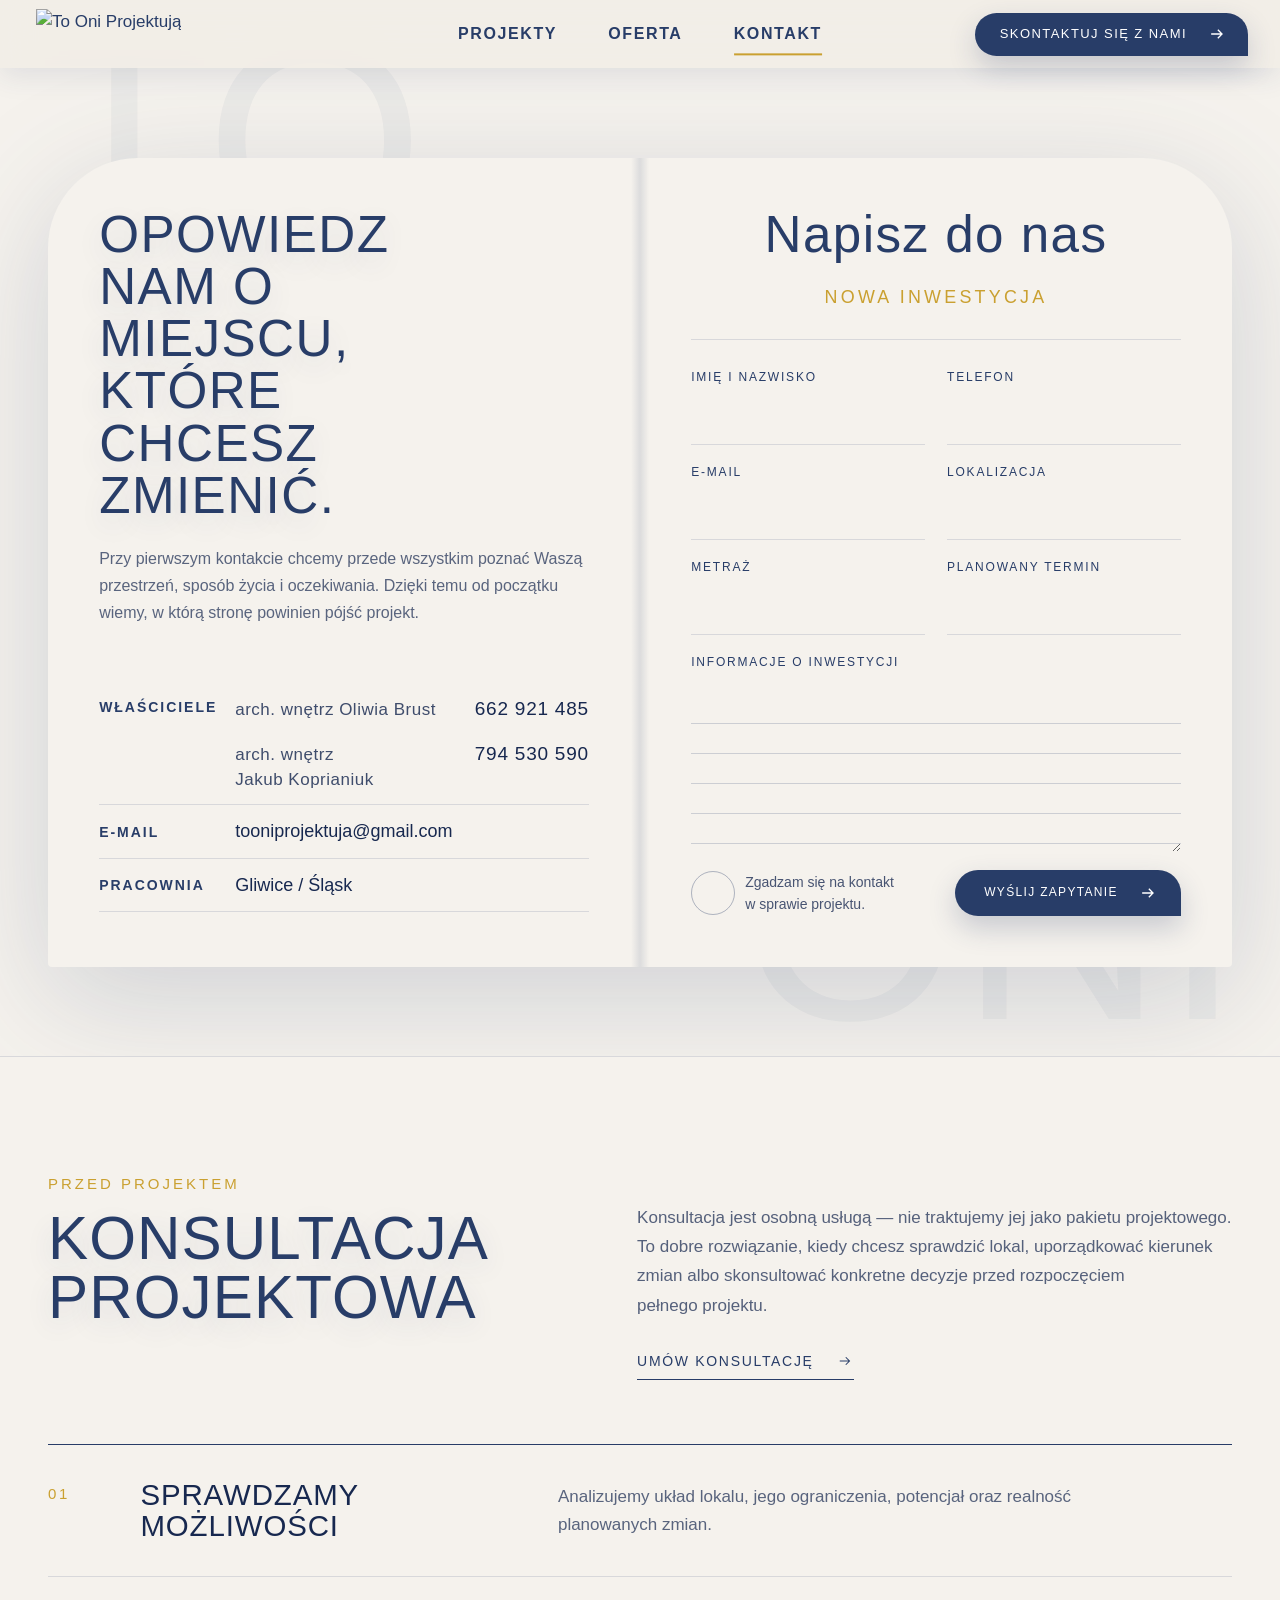
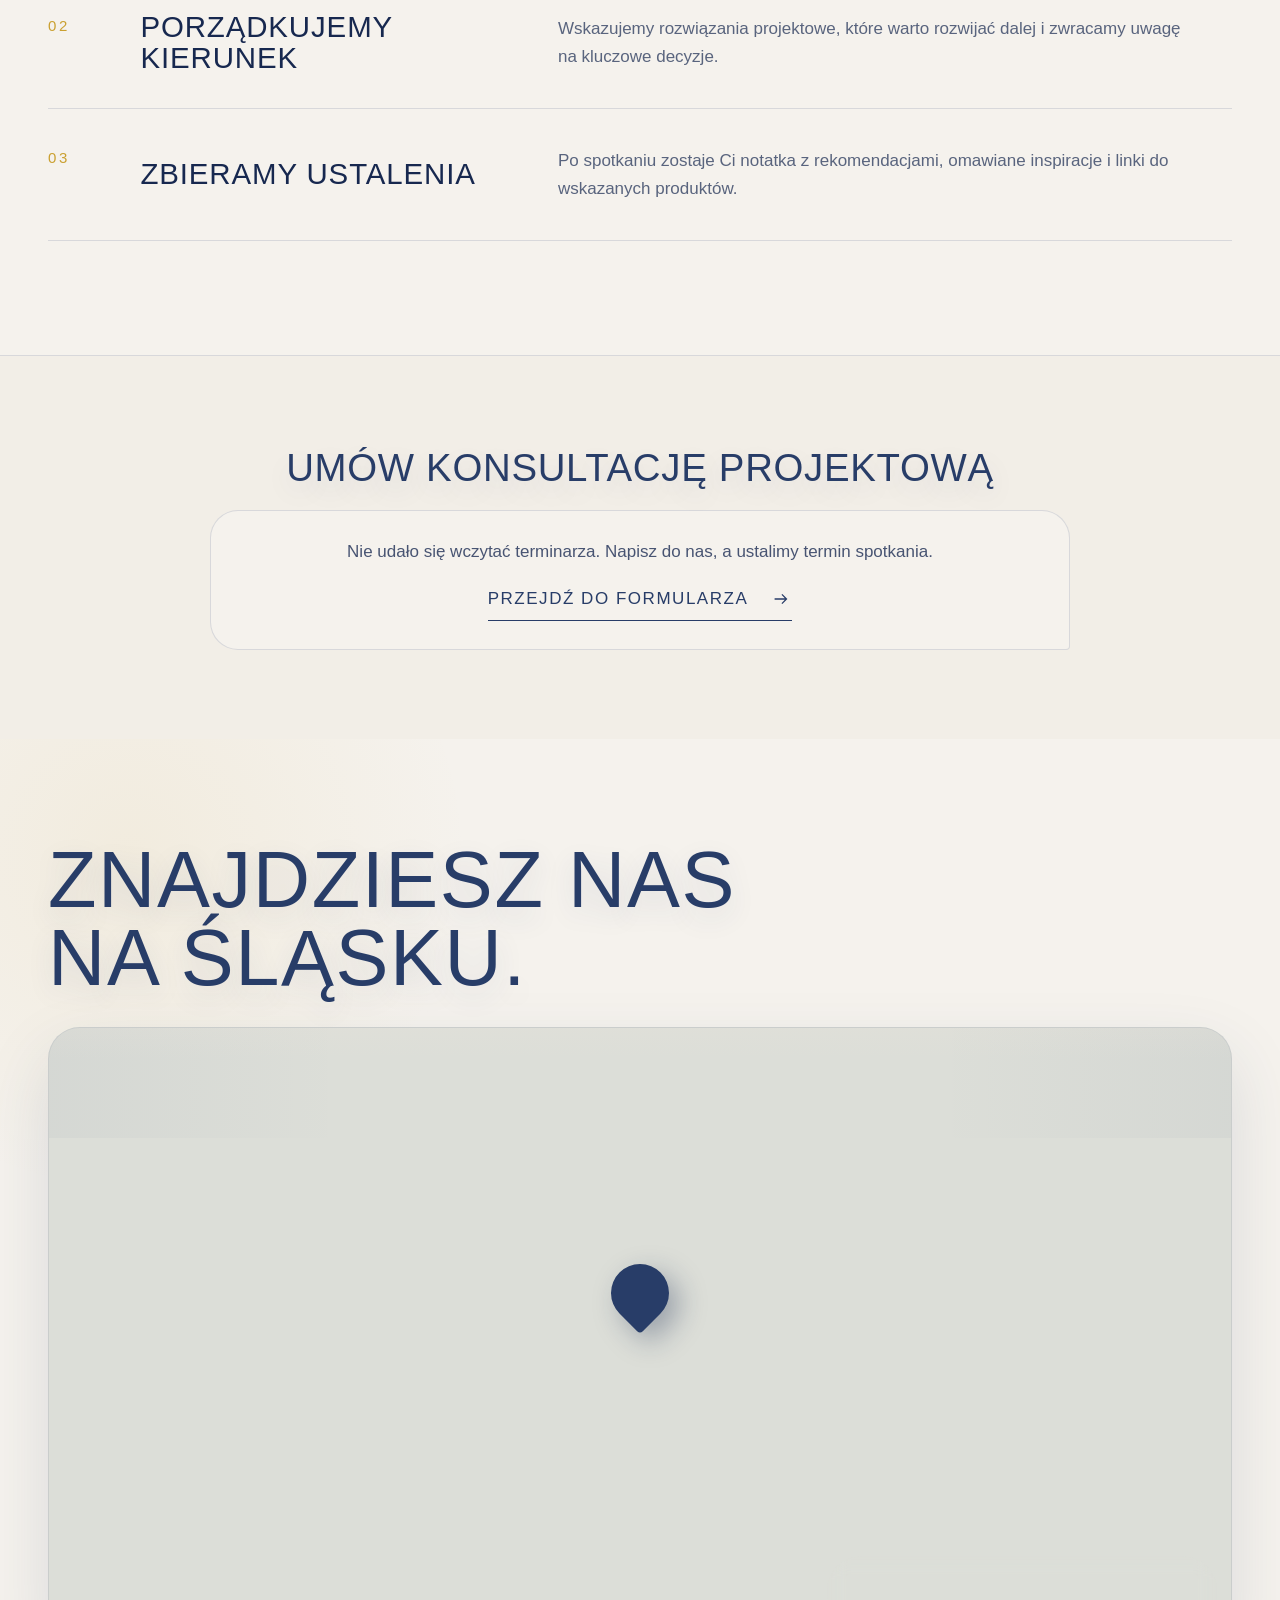
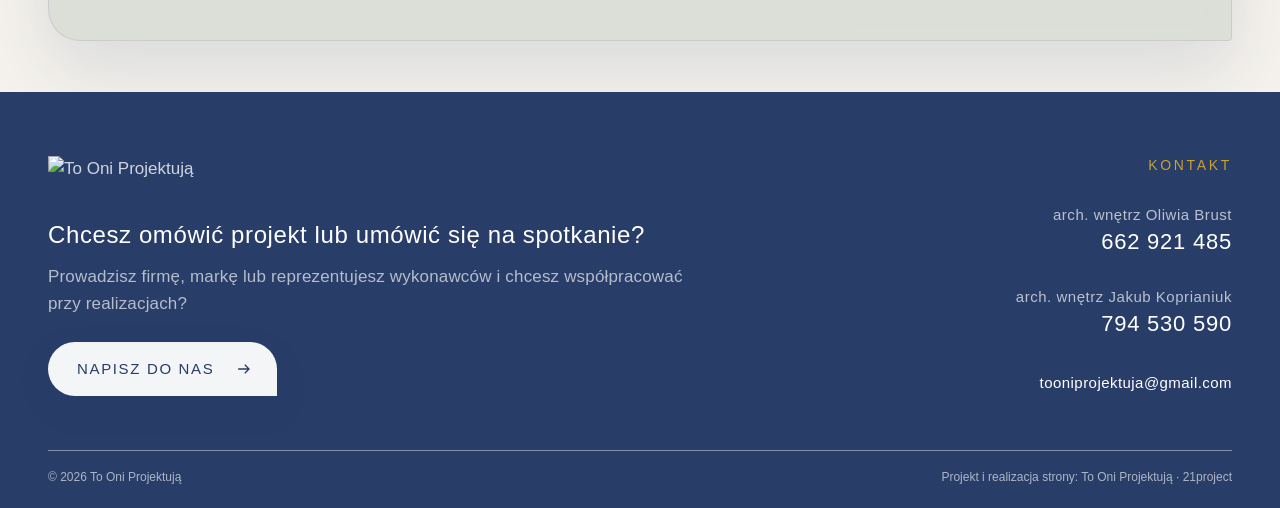
==== kontakt.html @ 4a48093f "Oferta: rozwijanie opisu — trzecia, dzialajaca wersja Uwaga pracowni: "otwierasz, kafelek sie rozwij" ====
<!DOCTYPE html>
<html lang="pl">
<head>
  <meta charset="utf-8"/>
  <meta name="viewport" content="width=device-width, initial-scale=1.0, viewport-fit=cover"/>
  <meta name="theme-color" content="#F2EEE7"/>
  <meta name="description" content="Skontaktuj się z pracownią To Oni Projektują."/>
  <title>Kontakt | To Oni Projektują</title>
  <link rel="icon" type="image/png" href="logo-symbol.png"/>
  <link rel="preload" as="font" type="font/ttf" crossorigin href="isocpeur.ttf"/>
  <link rel="preload" as="font" type="font/ttf" crossorigin href="gill-sans-mt.ttf"/>
  <link rel="stylesheet" href="style.css?v=20260925c"/>
  <link rel="stylesheet" href="kontakt.css?v=20260925c"/>
</head>
<body class="subpage" id="top">
  <svg aria-hidden="true" class="svg-defs">
    <symbol id="icon-facebook" viewBox="0 0 24 24">
      <path d="M13.7 21v-8h2.7l.4-3.1h-3.1V7.9c0-.9.3-1.5 1.6-1.5H17V3.6c-.3 0-1.3-.1-2.5-.1-2.5 0-4.2 1.5-4.2 4.3v2.1H7.5V13h2.8v8h3.4Z"></path>
    </symbol>
    <symbol id="icon-instagram" viewBox="0 0 24 24">
      <rect x="3" y="3" width="18" height="18" rx="5"></rect>
      <circle cx="12" cy="12" r="4"></circle>
      <circle cx="17.5" cy="6.5" r="1"></circle>
    </symbol>
    <symbol id="icon-arrow" viewBox="0 0 24 24">
      <path d="M5 12h13M13 7l5 5-5 5"></path>
    </symbol>
  </svg>

  <header class="header" data-header>
    <a class="header-logo" href="index.html" aria-label="To Oni Projektują - strona główna"><img alt="To Oni Projektują" class="header-logo__img header-logo__img--positive" src="top-logo-bandera.png"/><img alt="" aria-hidden="true" class="header-logo__img header-logo__img--negative" src="top-logo-bandera-negatyw.png"/></a>

    <nav class="nav" aria-label="Menu główne">
      <a href="projekty.html">Projekty</a>
      <a href="oferta.html">Oferta</a>
      <a class="is-active" href="kontakt.html">Kontakt</a>
    </nav>

    <div class="header-actions">
      <a class="drop-button drop-button--small" href="kontakt.html#formularz">
        Skontaktuj się z nami
        <svg><use href="#icon-arrow"></use></svg>
      </a>
    </div>

    <button class="menu-toggle" type="button" aria-label="Otwórz menu" aria-expanded="false">
      <span></span>
      <span></span>
      <span></span>
    </button>

    <div class="mobile-menu" aria-hidden="true">
      <a href="projekty.html">Projekty</a>
      <a href="oferta.html">Oferta</a>
      <a class="is-active" href="kontakt.html">Kontakt</a>
      <a class="drop-button" href="kontakt.html#formularz">
        Skontaktuj się z nami
        <svg><use href="#icon-arrow"></use></svg>
      </a>

    </div>
  </header>

  <main>
    


    <section class="contact section" id="formularz">
<div aria-hidden="true" class="contact__word">
<span>
      TO
     </span>
<span>
      ONI
     </span>
</div>
<div class="shell contact__notebook">
<div class="contact__page contact__page--left reveal">
<p class="section-label contact__eyebrow">Kontakt</p>
<h2>
       Opowiedz nam
       <br/>
       o miejscu, które
       <br/>
       chcesz zmienić.
      </h2>
<p class="contact__lead">Przy pierwszym kontakcie chcemy przede wszystkim poznać Waszą przestrzeń, sposób życia i oczekiwania. Dzięki temu od początku wiemy, w którą stronę powinien pójść projekt.</p>
<div class="contact__data">
<div class="contact__phones">
<span>
         Właściciele
        </span>
<div class="contact__people">
<a href="tel:+48662921485">
<em>
          arch. wnętrz Oliwia Brust
         </em>
<strong>
          662 921 485
         </strong>
</a>
<a href="tel:+48794530590">
<em>
          arch. wnętrz Jakub Koprianiuk
         </em>
<strong>
          794 530 590
         </strong>
</a>
</div>
</div>
<a href="mailto:tooniprojektuja@gmail.com">
<span>
         E-mail
        </span>
<strong>
         tooniprojektuja@gmail.com
        </strong>
</a>
<div>
<span>
         Pracownia
        </span>
<strong>
         Gliwice / Śląsk
        </strong>
</div>
</div>

</div>
<div class="contact__page contact__page--right reveal">
<div class="contact__form-head">
<h3>
        Napisz do nas
       </h3>
<p class="section-label">
        Nowa inwestycja
       </p>
</div>
<form action="https://formsubmit.co/tooniprojektuja@gmail.com" class="contact-form" id="contact-inquiry" method="POST">
<input name="_subject" type="hidden" value="Nowe zapytanie - To Oni Projektują"/>
<input name="_next" type="hidden" value="https://jakubskrzypiec.github.io/projektant-poprawki/kontakt.html?wyslano=1#formularz"/>
<input name="_template" type="hidden" value="table"/>
<input name="_autoresponse" type="hidden" value="Dziękujemy za kontakt z To Oni Projektują. Otrzymaliśmy Twoją wiadomość i odezwiemy się w sprawie projektu."/>
<input name="_captcha" type="hidden" value="false"/>
<input autocomplete="off" class="honey" name="_honey" tabindex="-1" type="text"/>
<div class="form-row">
<label>
<span>
          Imię i nazwisko
         </span>
<input autocomplete="name" name="Imię i nazwisko" required="" type="text"/>
</label>
<label>
<span>
          Telefon
         </span>
<input autocomplete="tel" name="Telefon" type="tel"/>
</label>
</div>
<div class="form-row">
<label>
<span>
          E-mail
         </span>
<input autocomplete="email" name="email" required="" type="email"/>
</label>
<label>
<span>
          Lokalizacja
         </span>
<input name="Lokalizacja" type="text"/>
</label>
</div>
<div class="form-row">
<label>
<span>
          Metraż
         </span>
<input name="Metraż" type="text"/>
</label>
<label>
<span>
          Planowany termin
         </span>
<input name="Termin" type="text"/>
</label>
</div>

<label>
<span>
         Informacje o Inwestycji
        </span>
<textarea name="Wiadomość" required="" rows="5"></textarea>
</label>
<div class="contact-form__bottom">
<label class="consent">
<input required="" type="checkbox"/>
<i>
</i>
<span>
          Zgadzam się na kontakt<br/>w sprawie projektu.
         </span>
</label>
<button class="drop-button" type="submit">
         Wyślij zapytanie
         <svg>
<use href="#icon-arrow">
</use>
</svg>
</button>
</div>
<p class="success" data-success="">
        Wiadomość została wysłana. Dziękujemy.
       </p>
</form>
</div>
</div>
</section>

<section aria-labelledby="offer-consult-title" class="offer-consult section" id="konsultacja">
<div class="shell">
<div class="offer-consult__head reveal">
<div>
<p class="section-label">Przed projektem</p>
<h2 id="offer-consult-title">Konsultacja<br/>projektowa</h2>
</div>
<div class="offer-consult__intro">
<p>Konsultacja jest osobną usługą — nie traktujemy jej jako pakietu projektowego. To dobre rozwiązanie, kiedy chcesz sprawdzić lokal, uporządkować kierunek zmian albo skonsultować konkretne decyzje przed rozpoczęciem pełnego projektu.</p>
<a class="line-link" href="#termin-konsultacji">Umów konsultację <svg aria-hidden="true"><use href="#icon-arrow"></use></svg></a>
</div>
</div>
<div class="offer-consult__journey reveal">
<article class="offer-consult__journey-row">
<span class="offer-consult__journey-num">01</span>
<h3>Sprawdzamy możliwości</h3>
<p>Analizujemy układ lokalu, jego ograniczenia, potencjał oraz realność planowanych zmian.</p>
</article>
<article class="offer-consult__journey-row">
<span class="offer-consult__journey-num">02</span>
<h3>Porządkujemy kierunek</h3>
<p>Wskazujemy rozwiązania projektowe, które warto rozwijać dalej i zwracamy uwagę na kluczowe decyzje.</p>
</article>
<article class="offer-consult__journey-row">
<span class="offer-consult__journey-num">03</span>
<h3>Zbieramy ustalenia</h3>
<p>Po spotkaniu zostaje Ci notatka z rekomendacjami, omawiane inspiracje i linki do wskazanych produktów.</p>
</article>
</div>
</div>
</section>


<section class="consultation-section section" aria-label="Umów konsultację projektową">
<div class="shell">
<div class="consultation-section__calendar" id="termin-konsultacji" data-calendly-url="https://calendly.com/tooniprojektuja/konsultacja-projektowa">
<h2>Umów konsultację projektową</h2>
<div class="consultation-section__widget" data-calendly-widget hidden></div>
<div class="consultation-section__pending" data-calendly-pending>
<p>Nie udało się wczytać terminarza. Napisz do nas, a ustalimy termin spotkania.</p>
<a class="line-link" href="#formularz">Przejdź do formularza <svg aria-hidden="true"><use href="#icon-arrow"></use></svg></a>
</div>
</div>
</div>
</section>
    <section class="map-section" id="lokalizacja">
      <div class="shell map-section__head reveal">
        <div>
          <h2>Znajdziesz nas<br/>na Śląsku.</h2>
        </div>
      </div>
      <div class="shell map-shell reveal">
        <div class="map">
          <iframe title="Mapa - To Oni Projektują, Gliwice" src="https://maps.google.com/maps?ll=50.294492,18.671380&z=13&t=m&hl=pl&output=embed" loading="lazy" referrerpolicy="no-referrer-when-downgrade"></iframe>
          <span class="map__pin" aria-hidden="true"></span>
          <div class="map__address-card">
            <strong>Gliwice</strong>
            <a class="map__route" href="https://www.google.com/maps/dir/?api=1&destination=Gliwice%2C+Polska" target="_blank" rel="noopener">
              Wyznacz trasę
              <svg><use href="#icon-arrow"></use></svg>
            </a>
          </div>
        </div>
      </div>
    </section>


  </main>

  <footer class="footer">
    <div class="shell footer__grid">
      <div class="footer__brand">
        <img class="footer__logo" src="top-logo-bandera-negatyw.png" alt="To Oni Projektują"/>
        <div class="footer__cta">
          <p class="footer__cta-lead">Chcesz omówić projekt lub umówić się na spotkanie?</p>
          <p>Prowadzisz firmę, markę lub reprezentujesz wykonawców i chcesz współpracować przy realizacjach?</p>
          <a class="drop-button drop-button--light" href="kontakt.html#formularz">
            Napisz do nas
            <svg><use href="#icon-arrow"></use></svg>
          </a>
        </div>
      </div>
      <div class="footer__contact">
        <span>Kontakt</span>
        <div class="footer__person">
          <em>arch. wnętrz Oliwia Brust</em>
          <a href="tel:+48662921485">662 921 485</a>
        </div>
        <div class="footer__person">
          <em>arch. wnętrz Jakub Koprianiuk</em>
          <a href="tel:+48794530590">794 530 590</a>
        </div>
        <a class="footer__mail" href="mailto:tooniprojektuja@gmail.com">tooniprojektuja@gmail.com</a>

      </div>
    </div>
    <div class="shell footer__bottom">
      <span>© 2026 To Oni Projektują</span>
      <span>Projekt i realizacja strony: To Oni Projektują · 21project</span>
    </div>
  </footer>

  <div class="modal" data-modal aria-hidden="true" aria-modal="true" role="dialog" aria-labelledby="modal-title">
    <button class="modal__close" type="button" aria-label="Zamknij">×</button>
    <div class="modal__inner">
      <div class="modal__gallery">
        <div class="modal__main">
          <img class="modal__image" data-modal-image src="" alt=""/>
<button class="modal__image-nav modal__image-nav--prev" data-image-prev type="button" aria-label="Poprzednie zdjęcie"><svg aria-hidden="true" viewBox="0 0 24 24"><use href="#icon-arrow"></use></svg></button>
<button class="modal__image-nav modal__image-nav--next" data-image-next type="button" aria-label="Następne zdjęcie"><svg aria-hidden="true" viewBox="0 0 24 24"><use href="#icon-arrow"></use></svg></button>
        </div>
        <div class="modal__thumbs" data-modal-thumbs></div>
      </div>
      <div class="modal__copy">
        <p class="modal__index" data-modal-index></p>
        <h2 class="modal__title" id="modal-title" data-modal-title></h2>
        <p class="modal__meta" data-modal-meta></p>
        <p class="modal__description" data-modal-description></p>
        <div class="modal__actions">
          <button class="modal__nav modal__nav--prev" type="button" data-modal-prev>Poprzednie</button>
          <button class="modal__nav modal__nav--next" type="button" data-modal-next>Następne</button>
        </div>
      </div>
    </div>
  </div>

  <script src="dzielenie-pl.js?v=20260925c"></script>
<script src="script.js?v=20260925c"></script>
</body>
</html>
---- style.css ----
@font-face {
  font-family: "ISOCPEUR";
  src: url("isocpeur.ttf") format("truetype");
  font-weight: 400;
  font-style: normal;
  font-display: block;
}

@font-face {
  font-family: "Gill Sans MT";
  src: url("gill-sans-mt.ttf") format("truetype");
  font-weight: 400;
  font-style: normal;
  font-display: swap;
}

:root {
  --text: rgba(23, 40, 79, .78);
  --line: rgba(40, 61, 104, .14);
  --shadow: 0 22px 70px rgba(33, 48, 76, .12);
  --shell: min(1280px, calc(100vw - 96px));
  --body: "Gill Sans MT", "Gill Sans", Arial, sans-serif;
}

* {
  box-sizing: border-box;
}

html {
  scroll-behavior: smooth;
  scroll-padding-top: var(--header-h);
}

body {
  margin: 0;
  min-width: 320px;
  color: var(--text);
  font-size: 17px;
  line-height: 1.58;
  overflow-x: hidden;
}

img {
  display: block;
  max-width: 100%;
}

a {
  color: inherit;
  text-decoration: none;
}

button, input, textarea {
  font: inherit;
}

button {
  color: inherit;
}

button, summary {
  -webkit-tap-highlight-color: transparent;
}

svg {
  display: block;
}

.svg-defs {
  position: absolute;
  width: 0;
  height: 0;
  overflow: hidden;
}

.shell {
  width: var(--shell);
  margin-inline: auto;
}

.section {
  padding: clamp(84px, 8vw, 132px) 0;
  position: relative;
}

h1, h2, h3, h4, p {
  margin-top: 0;
}

h1, h2, h3, .section-label, .section-quote, .nav, .drop-button, .line-link {
  font-family: var(--display);
  font-weight: 400;
}

h1, h2, h3, h4 {
  font-family: var(--display) !important;
  font-synthesis: none;
}

h2 {
  margin-bottom: 24px;
  color: var(--navy);
  font-size: clamp(58px, 6.4vw, 106px);
  line-height: .88;
  letter-spacing: .018em;
  text-shadow: 0 10px 28px rgba(40, 61, 104, .12);
  text-transform: uppercase;
}

h3 {
  color: var(--navy-dark);
}

.section-label {
  margin-bottom: 14px;
  color: var(--navy);
  font-size: 15px;
  letter-spacing: .2em;
  text-transform: uppercase;
}

.section-quote {
  color: var(--gold);
  font-size: clamp(22px, 2vw, 32px);
  line-height: 1.25;
  text-shadow: 0 8px 20px rgba(40, 61, 104, .2);
}

.rich-copy p {
  margin-bottom: 18px;
}

.reveal {
  opacity: 0;
  transform: translateY(28px);
  transition: opacity .8s ease, transform .8s cubic-bezier(.2,.75,.25,1);
}

.reveal.is-visible {
  opacity: 1;
  transform: none;
}

.panel {
  box-shadow: 0 1px 0 var(--line);
}

.spotlight::before {
  content: "";
  position: absolute;
  z-index: -1;
  inset: 0;
  opacity: 0;
  pointer-events: none;
  background: radial-gradient(circle 210px at var(--mx) var(--my), rgba(202, 160, 48, .20), transparent 68%),
    linear-gradient(180deg, rgba(40, 61, 104, .18), transparent 48%);
  transition: opacity .45s ease;
}

.drop-button {
  min-height: 54px;
  display: inline-flex;
  align-items: center;
  justify-content: center;
  gap: 20px;
  padding: 14px 22px 14px 28px;
  border: 1px solid var(--navy);
  border-radius: 999px 999px 5px 999px;
  background: var(--navy);
  color: #fff;
  font-size: 15px;
  letter-spacing: .11em;
  text-transform: uppercase;
  box-shadow: 0 12px 28px rgba(40, 61, 104, .22);
  cursor: pointer;
}

.drop-button svg {
  width: 20px;
  height: 20px;
  fill: none;
  stroke: currentColor;
  stroke-width: 1.6;
}

.drop-button:hover {
  transform: translateY(-3px);
  background: var(--gold);
  color: var(--navy-dark);
  box-shadow: 0 16px 34px rgba(40, 61, 104, .28);
}

.drop-button--small {
  min-height: 46px;
  padding-block: 10px;
  font-size: 13px;
}

.line-link {
  display: inline-flex;
  align-items: center;
  gap: 22px;
  padding-bottom: 7px;
  border-bottom: 1px solid currentColor;
  color: var(--navy);
  font-size: 17px;
  letter-spacing: .09em;
  text-transform: uppercase;
}

.line-link svg {
  width: 22px;
  height: 22px;
  fill: none;
  stroke: currentColor;
  stroke-width: 1.4;
  transition: transform .3s ease;
}

.line-link:hover svg {
  transform: translateX(6px);
}

.header {
  position: fixed;
  z-index: 100;
  top: 0;
  left: 0;
  width: 100%;
  height: var(--header-h);
  display: grid;
  grid-template-columns: 130px 1fr auto;
  align-items: center;
  padding: 0 38px;
  color: #fff;
  transition: height .35s ease, color .35s ease, background .35s ease, box-shadow .35s ease;
}

.header.is-scrolled,
body:not(.home) .header {
  height: 68px;
  color: var(--navy);
  box-shadow: 0 8px 28px rgba(40, 61, 104, .1);
  backdrop-filter: blur(16px);
}

.logo {
  display: grid;
  place-items: center;
  align-self: center;
  filter: drop-shadow(0 6px 14px rgba(0,0,0,.12));
  transition: width .35s ease, height .35s ease;
}

.logo img {
  width: 100%;
  height: 100%;
}

.nav {
  display: flex;
  align-items: center;
  justify-content: center;
  gap: clamp(34px, 4vw, 72px);
}

.nav a {
  position: relative;
  text-transform: uppercase;
}

.nav a::after {
  content: "";
  position: absolute;
  left: 0;
  right: 100%;
  bottom: -9px;
  height: 2px;
  background: var(--gold);
  transition: right .3s ease;
}

.nav a:hover::after,
.nav a.is-active::after {
  right: 0;
}

.header-actions {
  display: flex;
  align-items: center;
  gap: 10px;
}

.social {
  width: 44px;
  aspect-ratio: 1;
  display: grid;
  place-items: center;
  border: 1px solid currentColor;
  border-radius: 50%;
  color: var(--navy);
  transition: color .3s ease, background .3s ease, transform .3s ease;
}

.social svg {
  width: 19px;
  height: 19px;
  fill: none;
  stroke: currentColor;
  stroke-width: 1.5;
}

.social svg use[href="#icon-facebook"] {
  fill: currentColor;
  stroke: none;
}

.social--header {
  color: currentColor;
}

.menu-toggle, .mobile-menu {
  display: none;
}

.hero {
  position: relative;
  display: flex;
  overflow: hidden;
  background: #171b24;
  color: #fff;
}

.hero__image, .hero__shade {
  position: absolute;
  inset: 0;
  width: 100%;
  height: 100%;
}

.hero__image {
  object-fit: cover;
  animation: hero-in 1.8s ease both;
}

@keyframes hero-in {
  from {
    transform: scale(1.055);
  }
  to {
    transform: scale(1);
  }
}

.hero__copy {
  position: relative;
  z-index: 2;
  max-width: 100%;
}

.hero__brand {
  text-transform: uppercase;
}

.hero h1 {
  color: #fff;
  text-transform: uppercase;
}

.hero h1 span {
  display: inline-block;
  min-width: 0;
}

.hero h1 span.is-changing {
  animation: word-change .6s ease;
}

@keyframes word-change {
  50% {
    opacity: 0;
    transform: translateY(12px);
  }
}

.hero__actions {
  display: flex;
  flex-wrap: wrap;
}

.about__grid {
  display: grid;
}

.projects {
  overflow: hidden;
}

.projects__head {
  display: flex;
  align-items: end;
  gap: 40px;
}

.projects__head h2 {
  margin: 0;
  letter-spacing: .14em;
}

.projects__stage::before,
.projects__stage::after {
  content: "";
  position: absolute;
  pointer-events: none;
}

.projects__viewport {
  overflow: hidden;
  outline: none;
}

.projects__track {
  display: flex;
  width: max-content;
  padding: 0 9vw 20px;
  will-change: transform;
}

.project-card {
  flex: 0 0 auto;
}

.project-card > button {
  cursor: zoom-in;
}

.project-card img {
  width: 100%;
  height: 100%;
  border-radius: 49px 3px 49px 3px;
  object-fit: cover;
  transition: transform .7s cubic-bezier(.2,.75,.25,1), filter .45s ease;
}

.project-card__top,
.project-card__meta {
  position: absolute;
  z-index: 2;
  color: #fff;
  opacity: 0;
  transition: opacity .35s ease, transform .35s ease;
}

.project-card__meta {
  display: grid;
  text-align: left;
}

.project-card:hover img {
  transform: scale(1.045);
}

.project-card:hover button::after,
.project-card:hover .project-card__top,
.project-card:hover .project-card__meta {
  opacity: 1;
}

.project-card > p {
  margin: 20px 0 4px;
  color: var(--navy);
  font-size: 13px;
  letter-spacing: .16em;
  text-transform: uppercase;
}

.project-card h3 {
  margin: 0;
  line-height: 1.1;
}

.slider-arrow {
  position: absolute;
  z-index: 6;
  top: 44%;
  aspect-ratio: 1;
  display: grid;
  place-items: center;
  box-shadow: 0 12px 30px rgba(40, 61, 104, .25);
  cursor: pointer;
}

.slider-arrow svg {
  fill: none;
  stroke-width: 1.5;
}

.section-head {
  display: grid;
  grid-template-columns: 1fr .7fr;
  align-items: end;
  gap: 60px;
  margin-bottom: 56px;
}

.section-head h2 {
  margin: 0;
}

.section-head .section-quote {
  padding-bottom: 12px;
}

.packages__grid {
  display: grid;
  grid-template-columns: repeat(4, 1fr);
  border-top: 1px solid var(--line);
  border-left: 1px solid var(--line);
}

.package-card {
  border-right: 1px solid var(--line);
  border-bottom: 1px solid var(--line);
}

.package-card summary {
  min-height: 540px;
  padding: 38px 30px 30px;
  display: flex;
  flex-direction: column;
  list-style: none;
  cursor: pointer;
}

.package-card summary::-webkit-details-marker {
  display: none;
}

.package-card summary > span {
  display: block;
  height: 116px;
  line-height: .78;
}

.package-card summary small {
  margin-bottom: 14px;
  font-family: var(--display);
  letter-spacing: .16em;
  text-transform: uppercase;
}

.package-card h3 {
  margin: 0 0 18px;
  line-height: 1;
  text-transform: uppercase;
}

.package-card summary p {
  margin-bottom: 28px;
}

.package-card summary b {
  margin-top: auto;
  display: flex;
  align-items: center;
  justify-content: space-between;
  padding-top: 22px;
  border-top: 1px solid var(--line);
  color: var(--navy);
  font-family: var(--display);
  font-weight: 400;
  letter-spacing: .12em;
  text-transform: uppercase;
}

.package-card summary b i {
  font-size: 24px;
  font-style: normal;
  transition: transform .35s ease;
}

.package-card[open] summary b i {
  transform: rotate(45deg);
}

.package-card__body {
  padding: 0 30px 34px;
  animation: details-in .45s ease;
}

.package-card__body h4 {
  font-family: var(--display);
  letter-spacing: .1em;
  text-transform: uppercase;
}

.package-card__body ul {
  margin: 0;
  padding: 0;
  list-style: none;
}

.package-card__body li {
  position: relative;
  padding: 5px 0 5px 30px;
}

.package-card__body li::before {
  content: "—";
  position: absolute;
  left: 3px;
  color: var(--gold);
}

@keyframes details-in {
  from {
    opacity: 0;
    transform: translateY(-10px);
  }
}

.packages__cta {
  margin-top: 28px;
  padding: 30px 34px;
  align-items: center;
  justify-content: space-between;
  gap: 36px;
  border: 1px solid var(--line);
  border-radius: 46px 46px 4px 46px;
}

.packages__cta p {
  margin: 0;
}

.packages__cta strong {
  color: var(--navy);
}

.process__grid {
  display: grid;
  grid-template-columns: .78fr 1.22fr;
  gap: clamp(60px, 8vw, 130px);
}

.process__brand {
  display: flex;
  align-items: baseline;
  gap: 16px;
  color: var(--navy);
  font-family: var(--display);
  text-transform: uppercase;
}

.process__brand span {
  letter-spacing: .14em;
}

.process__brand small {
  color: var(--gold);
  font-size: 12px;
  letter-spacing: .18em;
}

.process__intro h2 {
  position: relative;
  z-index: 1;
  font-size: clamp(60px, 5.6vw, 95px);
}

.process__intro > p:not(.process__brand) {
  position: relative;
  z-index: 1;
  max-width: 520px;
}

.process__range {
  position: relative;
  z-index: 1;
  display: grid;
  grid-template-columns: auto 1fr auto;
  align-items: center;
  gap: 14px;
  color: var(--navy);
  font-family: var(--display);
}

.process__ghost {
  position: absolute;
  z-index: 0;
  right: 0;
  top: 85px;
  color: rgba(40,61,104,.055);
  font-family: var(--display);
  font-size: 300px;
  line-height: .8;
  transition: transform .45s ease, opacity .45s ease;
}

.process__list {
  display: grid;
  gap: 10px;
}

.process-item {
  border: 1px solid var(--line);
  border-radius: 38px 38px 4px 38px;
}

.process-item > button {
  width: 100%;
  display: grid;
  padding: 18px 26px;
  border: 0;
  background: transparent;
  text-align: left;
  cursor: pointer;
}

.process-item strong {
  color: var(--navy);
  font-family: var(--display);
  font-size: 27px;
  font-weight: 400;
}

.process-item small {
  font-size: 15px;
}

.morph-arrow {
  width: 44px;
  aspect-ratio: 1;
  display: grid;
  place-items: center;
}

.morph-arrow svg {
  width: 21px;
  height: 21px;
  fill: none;
  stroke: currentColor;
  stroke-width: 1.5;
}

.process-item:hover .morph-arrow,
.process-item.is-open .morph-arrow {
  border-radius: 999px 999px 4px 999px;
  background: var(--navy);
  color: #fff;
  transform: none;
}

.process-item:hover .morph-arrow svg,
.process-item.is-open .morph-arrow svg {
  opacity: 1;
  transform: rotate(90deg);
}

.process-answer {
  display: grid;
  grid-template-rows: 0fr;
  transition: grid-template-rows .55s cubic-bezier(.2,.75,.25,1);
}

.process-answer > div {
  overflow: hidden;
}

.process-answer p,
.process-answer b {
  margin-right: 34px;
}

.process-answer p {
  padding-top: 2px;
}

.process-answer b {
  display: block;
  padding-bottom: 28px;
  color: var(--navy);
  font-weight: 400;
}

.process-item.is-open .process-answer {
  grid-template-rows: 1fr;
}

.faq {
  background-color: rgba(235,228,218,.9);
}

.faq__grid {
  display: grid;
  align-items: start;
}

.faq__title {
  position: sticky;
  top: 130px;
}

.faq__title h2 {
  position: relative;
  z-index: 1;
}

.faq__title > span {
  position: absolute;
  font-family: var(--display);
  line-height: 1;
}

.faq__list {
  display: grid;
}

.faq__list details {
  border: 1px solid var(--line);
}

.faq__list summary {
  display: flex;
  align-items: center;
  justify-content: space-between;
  color: var(--navy-dark);
  list-style: none;
  cursor: pointer;
}

.faq__list summary::-webkit-details-marker {
  display: none;
}

.faq__list summary span {
  color: var(--navy);
  font-size: 30px;
  transition: transform .35s ease;
}

.faq__list details[open] summary span {
  transform: rotate(45deg);
}

.faq__list details > div {
  animation: details-in .4s ease;
}

.faq__list details .line-link {
  margin-top: 10px;
}

.faq__cta {
  display: flex;
  justify-content: space-between;
  align-items: center;
  gap: 30px;
}

.faq__cta p {
  margin: 0;
  color: var(--navy);
  font-family: var(--display);
  font-size: 28px;
}

.contact {
  background-color: #dcd4c8;
  background-image: repeating-linear-gradient(0deg, transparent 0 42px, rgba(40,61,104,.09) 43px);
  overflow: hidden;
}

.contact__word {
  position: absolute;
  color: rgba(40,61,104,.045);
  line-height: .8;
  text-align: center;
  white-space: nowrap;
}

.contact__notebook {
  position: relative;
  display: grid;
  filter: drop-shadow(0 30px 60px rgba(40,61,104,.18));
}

.contact__notebook::after {
  content: "";
  position: absolute;
  z-index: 3;
  width: 18px;
  transform: translateX(-50%);
  background: linear-gradient(90deg, transparent, rgba(40,61,104,.12), transparent);
  pointer-events: none;
}

.contact__page--left {
  position: relative;
  border-radius: 90px 0 0 4px;
  background-color: var(--cream);
  background-image: repeating-linear-gradient(0deg, transparent 0 42px, rgba(40,61,104,.09) 43px);
}

.contact__lead {
  color: var(--navy-dark);
}

.contact__data {
  display: grid;
}

.contact__data > * {
  min-width: 0;
  display: grid;
  align-items: center;
  gap: 18px;
  border-bottom: 1px solid var(--line);
}

.contact__data span {
  color: var(--navy);
  font-family: var(--display);
  letter-spacing: .14em;
  text-transform: uppercase;
}

.contact__data strong {
  min-width: 0;
  color: var(--navy-dark);
  font-weight: 400;
  overflow-wrap: anywhere;
}

.contact__socials {
  display: flex;
  flex-wrap: wrap;
  gap: 18px;
}

.contact__socials a {
  display: flex;
  align-items: center;
  gap: 10px;
  color: var(--navy);
}

.contact__socials strong {
  font-family: var(--display);
  font-weight: 400;
  letter-spacing: .08em;
  text-transform: uppercase;
}

.contact__page--right {
  border-radius: 0 90px 4px 0;
}

.contact__form-head {
  border-bottom: 1px solid var(--line);
}

.contact__form-head p {
  color: var(--gold);
}

.form-row {
  display: grid;
  grid-template-columns: 1fr 1fr;
  gap: 26px;
}

.contact-form > label,
.form-row label {
  display: grid;
}

.contact-form label > span {
  color: var(--navy);
  font-family: var(--display);
  letter-spacing: .15em;
  text-transform: uppercase;
}

.contact-form input:not([type="checkbox"]),
.contact-form textarea {
  width: 100%;
  border: 0;
  border-bottom: 1px solid var(--line);
  border-radius: 0;
  outline: none;
  background: transparent;
  color: var(--navy-dark);
  transition: border-color .3s ease, box-shadow .3s ease;
}

.contact-form textarea {
  resize: vertical;
}

.contact-form input:focus,
.contact-form textarea:focus {
  border-color: var(--gold);
  box-shadow: none;
}

.contact-form__bottom {
  display: flex;
  gap: 24px;
}

.consent {
  display: flex !important;
  margin: 0 !important;
  cursor: pointer;
}

.consent input {
  position: absolute;
  opacity: 0;
  pointer-events: none;
}

.consent i {
  aspect-ratio: 1;
  display: grid;
  place-items: center;
  border: 1px solid rgba(40,61,104,.35);
  transition: background .3s ease, border-color .3s ease;
}

.consent i::after {
  color: #fff;
}

.consent input:checked + i {
  border-color: var(--navy);
  background: var(--navy);
}

.consent > span {
  margin: 0 !important;
  color: var(--text) !important;
  font-family: var(--body) !important;
  font-size: 13px !important;
  letter-spacing: 0 !important;
  text-transform: none !important;
}

.honey {
  position: absolute !important;
  left: -9999px !important;
}

.success {
  display: none;
  margin: 20px 0 0;
  color: var(--navy);
}

.success.is-visible {
  display: block;
}

.footer {
  padding: 72px 0 26px;
  color: rgba(255,255,255,.72);
}

.footer__grid {
  display: grid;
  grid-template-columns: 1fr .9fr 1.2fr;
  gap: 70px;
  align-items: start;
}

.footer__brand img {
  width: 290px;
}

.footer__brand p {
  margin-top: 24px;
}

.footer__contact {
  display: grid;
  gap: 8px;
}

.footer__contact > span {
  color: var(--gold);
  font-family: var(--display);
  letter-spacing: .16em;
  text-transform: uppercase;
}

.footer__contact a {
  color: #fff;
  font-size: 19px;
  overflow-wrap: anywhere;
}

.footer__cta > p {
  color: #fff;
  font-family: var(--display);
  line-height: 1.2;
}

.footer__cta > div {
  display: flex;
  margin-top: 22px;
}

.footer__bottom {
  margin-top: 60px;
  padding-top: 22px;
  display: flex;
  justify-content: space-between;
  border-top: 1px solid rgba(255,255,255,.14);
  font-size: 13px;
}

.modal {
  position: fixed;
  z-index: 300;
  inset: 0;
  display: grid;
  place-items: center;
  background: rgba(12, 21, 40, .93);
  opacity: 0;
  visibility: hidden;
  transition: opacity .3s ease, visibility .3s ease;
}

.modal.is-open {
  opacity: 1;
  visibility: visible;
}

.modal__close {
  position: absolute;
  border: 0;
  color: #fff;
  cursor: pointer;
}

@media (min-width: 1181px) and (min-height: 760px) {
  .section {
    min-height: 100svh;
    padding: calc(var(--header-h) + 18px) 0 30px;
    display: flex;
    flex-direction: column;
    justify-content: center;
  }

  .about__grid {
    grid-template-columns: minmax(330px, .72fr) minmax(660px, 1.28fr);
    gap: clamp(32px, 3.6vw, 58px);
  }

  .about__visual {
    min-height: 0;
    height: clamp(520px, 68vh, 650px);
  }

  .about__copy {
    padding: 30px 38px;
  }

  .about__copy h2 {
    margin-bottom: 16px;
    font-size: clamp(58px, 4vw, 76px);
  }

  .about__copy .section-quote {
    margin-bottom: 18px;
    font-size: clamp(20px, 1.55vw, 25px);
  }

  .about__copy .rich-copy {
    columns: 2;
    column-gap: 30px;
    font-size: 14px;
    line-height: 1.42;
  }

  .about__copy .rich-copy p {
    margin-bottom: 12px;
    break-inside: avoid;
  }

  .about__copy .line-link {
    margin-top: 8px;
    font-size: 14px;
  }

  .projects__head {
    margin-bottom: 28px;
  }

  .projects__head h2 {
    font-size: clamp(60px, 4.4vw, 82px);
  }

  .project-card {
    width: clamp(280px, 21vw, 365px);
  }

  .project-card > button {
    height: clamp(390px, 51vh, 505px);
  }

  .project-card > p {
    margin-top: 12px;
  }

  .project-card h3 {
    font-size: 25px;
  }

  .section-head {
    grid-template-columns: 1fr .55fr;
    margin-bottom: 22px;
  }

  .section-head h2 {
    font-size: clamp(58px, 4.5vw, 82px);
  }

  .section-head .section-quote {
    max-width: 360px;
    padding-bottom: 4px;
    font-size: 24px;
  }

  .package-card summary {
    min-height: clamp(330px, 40vh, 390px);
    padding: 22px 24px 20px;
  }

  .package-card summary > span {
    height: 72px;
    font-size: 88px;
  }

  .package-card summary small {
    margin-bottom: 8px;
    font-size: 12px;
  }

  .package-card h3 {
    margin-bottom: 12px;
    font-size: 24px;
  }

  .package-card summary p {
    margin-bottom: 16px;
    font-size: 15px;
    line-height: 1.36;
  }

  .package-card summary b {
    padding-top: 14px;
    font-size: 12px;
  }

  .packages__cta {
    margin-top: 16px;
    padding: 16px 24px;
    font-size: 14px;
  }

  .packages__cta .drop-button {
    min-height: 46px;
    padding-block: 10px;
    font-size: 12px;
  }

  .process__grid {
    grid-template-columns: .82fr 1.18fr;
    gap: clamp(42px, 5vw, 76px);
    align-items: center;
  }

  .process__intro {
    position: relative;
    top: auto;
    min-height: 0;
  }

  .process__intro h2 {
    margin-bottom: 18px;
    font-size: clamp(58px, 4.4vw, 76px);
  }

  .process__intro > p:not(.process__brand) {
    margin-bottom: 18px;
    font-size: 15px;
  }

  .process__ghost {
    top: 54px;
    font-size: 230px;
  }

  .process__list {
    gap: 8px;
  }

  .process-item > button {
    min-height: 72px;
    grid-template-columns: 46px minmax(170px, .82fr) 1fr;
    gap: 18px;
    padding: 11px 20px;
  }

  .process-item strong {
    font-size: 23px;
  }

  .process-item small {
    font-size: 13px;
    line-height: 1.35;
  }

  .morph-arrow {
    width: 40px;
  }

  .faq__grid {
    grid-template-columns: .62fr 1.38fr;
    gap: clamp(48px, 5vw, 82px);
    align-items: center;
  }

  .faq__title {
    position: relative;
    top: auto;
  }

  .faq__title h2 {
    font-size: clamp(60px, 4.4vw, 76px);
  }

  .faq__title > span {
    top: 52px;
    font-size: 170px;
  }

  .faq__list {
    grid-template-columns: repeat(2, minmax(0, 1fr));
    gap: 8px;
  }

  .faq__list details {
    min-width: 0;
  }

  .faq__list summary {
    min-height: 68px;
    padding: 12px 18px;
    font-size: 17px;
    line-height: 1.18;
  }

  .faq__list summary span {
    font-size: 24px;
  }

  .faq__list details > div {
    padding: 0 20px 20px;
    font-size: 14px;
    line-height: 1.4;
  }

  .faq__cta {
    grid-column: 1 / -1;
    margin-top: 4px;
    padding: 12px 20px;
  }

  .faq__cta p {
    font-size: 21px;
  }

  .faq__cta .drop-button {
    min-height: 46px;
    padding-block: 10px;
    font-size: 12px;
  }

  .contact__notebook {
    align-items: stretch;
  }

  .contact__page {
    min-height: 0;
    height: min(720px, calc(100svh - var(--header-h) - 48px));
    padding: 28px 46px;
  }

  .contact__page--left h2 {
    margin-bottom: 16px;
    font-size: clamp(48px, 3.5vw, 64px);
  }

  .contact__lead {
    margin-bottom: 0;
    font-size: 18px;
    line-height: 1.25;
  }

  .contact__data {
    margin-top: 17px;
  }

  .contact__data > * {
    padding: 7px 0;
  }

  .contact__data span {
    font-size: 12px;
  }

  .contact__data strong {
    font-size: 16px;
  }

  .contact__socials {
    margin-top: 18px;
  }

  .contact__socials .social {
    width: 38px;
  }

  .contact__form-head {
    gap: 18px;
    padding-bottom: 15px;
  }

  .contact__form-head h3 {
    font-size: 32px;
  }

  .contact-form {
    padding-top: 16px;
  }

  .form-row {
    gap: 22px;
  }

  .contact-form > label,
  .form-row label {
    margin-bottom: 11px;
  }

  .contact-form label > span {
    margin-bottom: 2px;
    font-size: 11px;
  }

  .contact-form input:not([type="checkbox"]),
  .contact-form textarea {
    padding: 6px 2px;
  }

  .contact-form textarea {
    min-height: 82px;
  }

  .contact-form__bottom {
    margin-top: 4px;
  }

  .contact-form__bottom .drop-button {
    min-height: 46px;
    padding-block: 10px;
    font-size: 12px;
  }
}

@media (max-width: 1180px) {
  :root {
    --shell: min(100% - 56px, 980px);
  }

  .header {
    grid-template-columns: 120px 1fr auto;
    padding-inline: 28px;
  }

  .nav {
    gap: 28px;
  }

  .header-actions .drop-button {
    display: none;
  }

  .about__visual {
    min-height: 680px;
    height: 680px;
  }

  .packages__grid {
    grid-template-columns: 1fr 1fr;
  }

  .process__grid {
    grid-template-columns: .7fr 1.3fr;
    gap: 48px;
  }

  .contact__notebook::after {
    left: 47.2%;
  }
}

@media (max-width: 820px) {
  :root {
    --shell: calc(100vw - 32px);
  }

  body {
    font-size: 16px;
    background-size: 44px 44px;
  }

  .section {
    padding: 88px 0;
  }

  .header {
    height: 72px;
    grid-template-columns: 1fr auto;
    padding: 0 16px;
    color: var(--navy);
    background: rgba(235,228,218,.94);
    backdrop-filter: blur(14px);
  }

  .header.is-scrolled {
    height: 68px;
  }

  .logo, .header.is-scrolled .logo {
    margin-top: 0;
  }

  .nav, .header-actions {
    display: none;
  }

  .menu-toggle {
    width: 46px;
    height: 46px;
    display: grid;
    place-content: center;
    gap: 5px;
    border: 1px solid rgba(40,61,104,.3);
    border-radius: 50%;
    background: transparent;
  }

  .menu-toggle span {
    width: 20px;
    height: 1px;
    display: block;
    background: var(--navy);
    transition: transform .3s ease, opacity .3s ease;
  }

  .menu-toggle.is-open span:nth-child(1) {
    transform: translateY(6px) rotate(45deg);
  }

  .menu-toggle.is-open span:nth-child(2) {
    opacity: 0;
  }

  .menu-toggle.is-open span:nth-child(3) {
    transform: translateY(-6px) rotate(-45deg);
  }

  .mobile-menu {
    position: fixed;
    z-index: -1;
    top: 0;
    left: 0;
    width: 100%;
    min-height: 100svh;
    display: flex;
    flex-direction: column;
    justify-content: center;
    align-items: stretch;
    gap: 16px;
    padding: 100px 28px 40px;
    background: var(--cream);
    opacity: 0;
    visibility: hidden;
    transform: translateY(-20px);
    transition: opacity .35s ease, visibility .35s ease, transform .35s ease;
  }

  .mobile-menu.is-open {
    opacity: 1;
    visibility: visible;
    transform: none;
  }

  .mobile-menu > a:not(.drop-button) {
    padding: 12px 0;
    color: var(--navy);
    font-family: var(--display);
    font-size: 40px;
    text-transform: uppercase;
    border-bottom: 1px solid var(--line);
  }

  .mobile-menu .drop-button {
    margin-top: 18px;
  }

  .mobile-socials {
    display: flex;
    justify-content: center;
    gap: 12px;
    margin-top: 18px;
  }

  .hero {
    min-height: 100svh;
  }

  .hero__image {
    object-position: 62% center;
  }

  .hero__shade {
    background: linear-gradient(0deg, rgba(8,17,31,.8), rgba(8,17,31,.2) 80%);
  }

  .hero__copy {
    min-width: 0;
    max-width: calc(100vw - 36px);
  }

  .hero h1 {
    margin-bottom: 32px;
  }

  .hero h1 span {
    min-width: 0;
  }

  .hero__actions {
    flex-direction: column;
  }

  .about__grid,
  .section-head,
  .process__grid,
  .faq__grid,
  .contact__notebook,
  .footer__grid {
    grid-template-columns: 1fr;
  }

  .about__copy h2 {
    overflow-wrap: anywhere;
  }

  .projects__head {
    align-items: start;
    flex-direction: column;
    margin-bottom: 36px;
  }

  .projects__head h2 {
    font-size: 54px;
    letter-spacing: .07em;
  }

  .projects__viewport {
    overflow-x: auto;
    scrollbar-width: none;
    scroll-snap-type: x mandatory;
  }

  .projects__viewport::-webkit-scrollbar {
    display: none;
  }

  .projects__track {
    padding: 0 16px 16px;
    transform: none !important;
  }

  .project-card {
    scroll-snap-align: center;
  }

  .project-card > button {
    height: 560px;
    border-radius: 48px 4px 48px 4px;
  }

  .project-card img, .project-card button::after {
    border-radius: 41px 2px 41px 2px;
  }

  .project-card button::after,
  .project-card__top,
  .project-card__meta {
    opacity: 1;
  }

  .project-card__top {
    transform: translate(-50%,0);
  }

  .project-card__meta {
    transform: none;
  }

  .slider-arrow {
    display: none;
  }

  .section-head {
    gap: 22px;
  }

  .section-head > *,
  .process__grid > *,
  .faq__grid > *,
  .contact__notebook > * {
    min-width: 0;
  }

  .section-head h2 {
    font-size: 48px;
    overflow-wrap: anywhere;
  }

  .packages__grid {
    grid-template-columns: 1fr;
  }

  .package-card summary {
    min-height: 470px;
    padding: 30px 24px;
  }

  .package-card summary > span {
    font-size: 110px;
  }

  .package-card__body {
    padding-inline: 24px;
  }

  .packages__cta {
    align-items: stretch;
    flex-direction: column;
    padding: 25px;
    border-radius: 36px 36px 4px 36px;
  }

  .process__intro, .faq__title {
    position: relative;
    top: auto;
    min-height: 0;
    margin-bottom: 38px;
  }

  .process__intro h2 {
    font-size: 52px;
    overflow-wrap: anywhere;
  }

  .process__ghost {
    top: 45px;
    font-size: 190px;
  }

  .process-item > button {
    grid-template-columns: 44px 1fr;
    gap: 15px;
    padding: 18px;
  }

  .process-item > button small {
    grid-column: 2;
  }

  .process-item strong {
    font-size: 24px;
  }

  .process-answer p,
  .process-answer b {
    margin-left: 77px;
    margin-right: 20px;
  }

  .faq__title h2 {
    overflow-wrap: anywhere;
  }

  .faq__list,
  .faq__list details,
  .faq__cta,
  .process__list,
  .process-item {
    min-width: 0;
    width: 100%;
  }

  .faq__list summary {
    min-width: 0;
    overflow-wrap: anywhere;
  }

  .faq__cta {
    align-items: stretch;
    flex-direction: column;
  }

  .contact__notebook {
    filter: drop-shadow(0 20px 35px rgba(40,61,104,.15));
  }

  .contact__page--left {
    border-radius: 56px 56px 0 4px;
  }

  .contact__page--right {
    border-radius: 0 4px 56px 56px;
  }

  .contact__data > * {
    grid-template-columns: 96px 1fr;
    gap: 10px;
  }

  .contact__data span {
    font-size: 12px;
  }

  .form-row {
    grid-template-columns: 1fr;
    gap: 0;
  }

  .contact__form-head p {
    grid-column: 1 / -1;
  }

  .contact-form__bottom .drop-button {
    width: 100%;
  }

  .map {
    height: 430px;
  }

  .footer__grid {
    gap: 42px;
  }

  .footer__brand img {
    width: 250px;
  }

  .footer__bottom {
    align-items: flex-start;
    flex-direction: column;
    gap: 8px;
  }

  .modal__inner {
    overflow: auto;
  }
}

@media (max-width: 420px) {
  .drop-button {
    padding-inline: 20px;
    letter-spacing: .08em;
  }

  .about__visual {
    min-height: 500px;
  }

  .project-card > button {
    height: 500px;
  }

  .contact__data > * {
    grid-template-columns: 1fr;
    gap: 2px;
  }
}

@media (prefers-reduced-motion: reduce) {
  html {
    scroll-behavior: auto;
  }

  *, *::before, *::after {
    animation-duration: .01ms !important;
    animation-iteration-count: 1 !important;
    transition-duration: .01ms !important;
  }

  .reveal {
    opacity: 1;
    transform: none;
  }
}

body {
  font-family: var(--body);
  font-kerning: normal;
  text-rendering: optimizeLegibility;
}

h1,
h2,
h3,
h4,
.section-quote,
.process-item strong,
.faq__list summary,
.faq__cta p,
.contact__lead,
.contact__form-head h3 {
  font-family: var(--display) !important;
  font-weight: 400;
  font-synthesis: none;
}

.section-label,
.hero__brand,
.nav,
.drop-button,
.line-link,
.process__brand,
.process__range,
.project-card>p,
.package-card summary small,
.package-card summary b,
.package-card__body h4,
.contact__data span,
.contact__socials strong,
.contact-form label>span,
.footer__contact>span {
  font-family: var(--body) !important;
  font-weight: 400;
}

:focus:not(:focus-visible) {
  outline: none;
}

:focus-visible {
  outline: 2px solid var(--gold);
  outline-offset: 4px;
}

.hero :focus-visible,
.header:not(.is-scrolled) :focus-visible {
  outline-color: #fff;
}

.logo,
.header.is-scrolled .logo {
  margin: 0;
}

.header:not(.is-scrolled) .social--header {
  border-color: rgba(255, 255, 255, .88);
  color: #fff;
}

.header.is-scrolled .social--header:hover {
  border-color: var(--navy);
  background: transparent;
  color: var(--navy);
}

.hero {
  min-height: 100svh;
  align-items: flex-end;
  padding: calc(var(--header-h) + 34px) max(28px, 5vw) max(50px, 7vh);
}

.hero__shade {
  background: linear-gradient(90deg, rgba(8, 17, 31, .78) 0%, rgba(8, 17, 31, .33) 48%, rgba(8, 17, 31, .12) 76%),
    linear-gradient(0deg, rgba(8, 17, 31, .62), transparent 60%);
}

.hero__brand {
  margin-bottom: 15px;
  font-size: 12px;
  letter-spacing: .22em;
}

.hero h1 {
  margin-bottom: 26px;
}

.hero h1 span {
  line-height: inherit;
}

.hero__actions {
  gap: 14px;
}

.hero__actions .drop-button {
  min-height: 50px;
  padding: 12px 22px 12px 27px;
  font-size: 13px;
}

.about.section {
  min-height: 0;
  display: block;
}

.about__copy {
  border: 1px solid rgba(40, 61, 104, .1);
  background: rgba(235, 228, 218, .72);
}

.about__copy h2 {
  margin-bottom: 20px;
  font-size: clamp(60px, 5vw, 84px);
  line-height: .9;
}

.about__copy .section-quote {
  max-width: 720px;
  margin-bottom: 28px;
  font-size: clamp(22px, 1.8vw, 29px);
  line-height: 1.28;
}

.about__copy .rich-copy {
  columns: 2;
  column-gap: 38px;
  font-size: 15.5px;
  line-height: 1.58;
}

.about__copy .rich-copy p {
  margin-bottom: 16px;
  break-inside: avoid;
}

.about__copy .line-link {
  margin-top: 10px;
}

.process-item > button {
  transition: background .3s ease;
}

.process-item > button:focus-visible {
  outline-offset: -4px;
}

.morph-arrow {
  position: relative;
  isolation: isolate;
  overflow: visible;
  border: 0;
  border-radius: 50%;
  background: transparent !important;
  box-shadow: none;
  color: var(--navy);
  transform: none !important;
  transition: color .25s ease;
}

.morph-arrow::before {
  content: "";
  position: absolute;
  z-index: -1;
  inset: 0;
  border: 1px solid rgba(40, 61, 104, .3);
  border-radius: 50%;
  background: rgba(235, 228, 218, .7);
  box-shadow: 0 8px 18px rgba(40, 61, 104, .08);
  transition: transform .42s cubic-bezier(.2, .75, .25, 1),
    border-radius .28s ease,
    background .25s ease,
    border-color .25s ease;
}

.morph-arrow svg {
  position: relative;
  z-index: 1;
  opacity: 0;
  transform: translateX(-5px) scale(.7) rotate(-35deg);
  transition: opacity .2s ease, transform .4s cubic-bezier(.2, .75, .25, 1);
}

.process-item:hover .morph-arrow,
.process-item:focus-within .morph-arrow,
.process-item.is-open .morph-arrow {
  border-radius: 50%;
  color: #fff;
}

.process-item:hover .morph-arrow::before,
.process-item:focus-within .morph-arrow::before {
  border-color: var(--navy);
  border-radius: 50% 50% 8% 50%;
  background: var(--navy);
  transform: rotate(-45deg);
}

.process-item:hover .morph-arrow svg,
.process-item:focus-within .morph-arrow svg {
  opacity: 1;
  transform: translateX(0) scale(1) rotate(0);
}

.process-item.is-open .morph-arrow::before {
  border-color: var(--navy);
  border-radius: 50% 50% 8% 50%;
  background: var(--navy);
  transform: rotate(45deg);
}

.process-item.is-open .morph-arrow svg {
  opacity: 1;
  transform: translateX(0) scale(1) rotate(90deg);
}

.process-answer p {
  line-height: 1.64;
}

.faq.section {
  min-height: 0;
  display: block;
}

.faq__cta {
  margin-top: 22px;
  padding: 28px 32px;
}

.contact.section {
  min-height: 0;
  display: block;
}

.contact__page {
  height: auto;
}

.contact__page--left h2 {
  line-height: .91;
}

.contact__lead {
  max-width: 520px;
  line-height: 1.42;
}

.contact__data > * {
  padding: 12px 0;
}

.contact__data strong {
  font-size: 18px;
}

.contact__form-head {
  padding-bottom: 28px;
}

.contact-form label > span {
  margin-bottom: 8px;
  font-size: 12px;
}

.contact-form input:not([type="checkbox"]),
.contact-form textarea {
  padding: 11px 2px;
}

.contact-form__bottom {
  margin-top: 10px;
}

@media (max-width: 1180px) {
  .about__copy {
    padding: 38px;
  }

  .about__copy .rich-copy {
    columns: 1;
  }
}

@media (max-width: 820px) {
  .header,
  .header.is-scrolled,
  body:not(.home) .header {
    padding-inline: 16px;
  }

  .logo,
  .header.is-scrolled .logo {
    padding: 6px;
  }

  .hero {
    padding: 110px 20px 46px;
  }

  .hero__actions {
    align-items: stretch;
  }

  .about.section,
  .faq.section,
  .contact.section {
    padding: 96px 0;
  }

  .about__grid,
  .faq__grid,
  .contact__notebook {
    grid-template-columns: 1fr;
  }

  .about__visual {
    height: 460px;
  }

  .about__copy {
    padding: 34px 24px;
  }

  .about__copy h2 {
    font-size: 46px;
  }

  .about__copy .rich-copy {
    columns: 1;
  }

  .faq__title {
    margin-bottom: 46px;
  }

  .faq__list details > div {
    padding: 0 24px 28px 22px;
    font-size: 15.5px;
  }

  .contact__page {
    height: auto;
  }

  .contact__page--left h2 {
    font-size: clamp(45px, 13vw, 58px);
    line-height: .92;
  }
}

@media (max-width: 420px) {
  .hero h1 {
    font-size: 40px;
  }

  .about__visual {
    height: 420px;
  }
}

:root {
  --header-h: 68px;
}

h1,
h2,
h3,
.section-quote,
.hero h1,
.process-item strong,
.faq__list summary,
.contact__lead,
.contact__form-head h3 {
  font-family: var(--display) !important;
}

h4,
.section-label,
.hero__brand,
.nav,
.drop-button,
.line-link,
.package-card summary small,
.package-card__body h4,
.contact-form label > span {
  font-family: var(--body) !important;
}

.header,
.header.is-scrolled,
body:not(.home) .header {
  height: var(--header-h);
  grid-template-columns: 68px 1fr auto;
  padding-inline: clamp(20px, 2.5vw, 40px);
}

.header:not(.is-scrolled) {
  background: linear-gradient(180deg, rgba(10, 18, 31, .32), rgba(10, 18, 31, 0));
}

.logo,
.header.is-scrolled .logo {
  width: 50px;
  height: 50px;
  padding: 0;
  overflow: visible;
  border: 0;
  border-radius: 0;
  background: transparent;
  filter: none;
}

.logo img {
  transition: filter .3s ease;
}

.header.is-scrolled .logo img,
body:not(.home) .logo img {
  filter: drop-shadow(0 5px 12px rgba(40, 61, 104, .14));
}

.header-actions .drop-button--small {
  min-height: 43px;
  padding: 9px 20px 9px 24px;
}

.drop-button {
  border-color: transparent;
}

.drop-button--light {
  border-color: transparent;
}

.drop-button:hover {
  border-color: transparent;
}

.hero h1 {
  font-weight: 400;
  -webkit-text-stroke: .42px currentColor;
  text-shadow: 0 12px 38px rgba(0, 0, 0, .38);
}

.hero h1 span {
  -webkit-text-stroke: .42px var(--gold);
}

.about.section {
  padding: clamp(106px, 8vw, 140px) 0;
}

.about__grid {
  grid-template-columns: 1fr 1fr;
  gap: 0;
  align-items: stretch;
}

.about__visual {
  min-height: 660px;
  height: auto;
  margin: 0;
  border-radius: 72px 0 0 8px;
  background: rgba(246, 241, 234, .72);
  box-shadow: 0 24px 64px rgba(33, 48, 76, .1);
}

.about__placeholder {
  width: 100%;
  height: 100%;
  min-height: 660px;
  display: grid;
  place-items: center;
  padding: 38px;
  background: linear-gradient(rgba(40, 61, 104, .055) 1px, transparent 1px),
    linear-gradient(90deg, rgba(40, 61, 104, .055) 1px, transparent 1px),
    rgba(246, 241, 234, .72);
  background-size: 52px 52px;
}

.about__placeholder span {
  padding: 13px 20px;
  border: 1px solid rgba(40, 61, 104, .22);
  border-radius: 999px;
  color: var(--navy);
  background: rgba(246, 241, 234, .88);
  font-family: var(--body);
  font-size: 14px;
  letter-spacing: .14em;
  text-transform: uppercase;
}

.about__copy {
  display: flex;
  flex-direction: column;
  justify-content: center;
  padding: clamp(40px, 4vw, 60px);
  border-radius: 0 72px 8px 0;
  box-shadow: 0 24px 64px rgba(33, 48, 76, .1);
}

.about__copy h2 {
  letter-spacing: .055em;
}

.projects__head {
  justify-content: flex-start;
}

.project-card > button {
  transition: border-radius .38s ease, box-shadow .38s ease;
}

.project-card img,
.project-card button::after {
  inset: 0;
  border-radius: 18px;
  transition: transform .7s cubic-bezier(.2, .75, .25, 1), filter .45s ease, border-radius .38s ease;
}

.project-card:hover > button,
.project-card:hover img,
.project-card:hover button::after {
  border-radius: 28px;
}

.modal__inner {
  display: grid;
  border-radius: 22px;
  background: var(--paper);
  box-shadow: 0 30px 90px rgba(0, 0, 0, .34);
}

.modal__gallery {
  display: grid;
  background: #121c31;
}

.modal__inner .modal__image {
  min-height: 0;
}

.modal__thumbs {
  display: flex;
  overflow-x: auto;
}

.modal__thumb {
  flex: 0 0 auto;
  overflow: hidden;
  cursor: pointer;
  transition: opacity .25s ease, border-color .25s ease, transform .25s ease;
}

.modal__thumb:hover,
.modal__thumb.is-active {
  border-color: var(--gold);
  opacity: 1;
}

.modal__inner .modal__thumb img {
  background: transparent;
}

.modal__copy {
  display: flex;
  flex-direction: column;
}

.modal__copy span {
  color: var(--gold);
  font-family: var(--body);
  font-size: 13px;
  letter-spacing: .16em;
  text-transform: uppercase;
}

.modal__copy p {
  margin: 0;
  color: var(--text);
  line-height: 1.65;
}

.modal__close {
  z-index: 4;
  width: 48px;
  height: 48px;
  display: grid;
  place-items: center;
  border-radius: 50%;
  background: rgba(18, 28, 49, .88);
  font-size: 34px;
  line-height: 1;
}

.faq.section {
  padding: clamp(106px, 8vw, 138px) 0;
}

.faq__list {
  grid-template-columns: repeat(2, minmax(0, 1fr));
  align-items: start;
}

.faq__list summary {
  gap: 18px;
  font-size: 19px;
  line-height: 1.25;
}

.faq__list details > div {
  font-size: 15px;
  line-height: 1.62;
}

.faq__cta {
  grid-column: 1 / -1;
}

.contact.section {
  padding: clamp(96px, 7vw, 122px) 0;
}

.contact__page {
  min-height: 760px;
  padding: clamp(42px, 4vw, 56px);
}

.contact__page--left h2 {
  margin-bottom: 22px;
  font-size: clamp(49px, 4vw, 62px);
}

.contact__lead {
  font-size: 19px;
}

.contact__data {
  margin-top: 28px;
}

.contact__socials {
  margin-top: 28px;
}

.contact__socials .social {
  transition: color .3s ease, background .3s ease, transform .3s ease, box-shadow .3s ease;
}

.contact__socials a:hover .social {
  color: #fff;
  background: var(--navy);
  transform: translateY(-3px);
}

.contact-form {
  padding-top: 28px;
}

.contact-form > label,
.form-row label {
  margin-bottom: 18px;
}

.consent i::after {
  content: "";
  border-right: 2px solid #fff;
  border-bottom: 2px solid #fff;
  opacity: 0;
  transform: translateY(-1px) rotate(45deg) scale(.6);
  transform-origin: center;
  transition: opacity .25s ease, transform .25s ease;
}

.consent input:checked + i::after {
  opacity: 1;
  transform: translateY(-1px) rotate(45deg) scale(1);
}

@media (max-width: 1180px) {
  .about__grid {
    grid-template-columns: 1fr 1fr;
    gap: 0;
  }

  .about__visual,
  .about__placeholder {
    min-height: 700px;
  }

  .faq__list summary {
    font-size: 18px;
  }

  .contact__page {
    min-height: 740px;
    padding: 40px 34px;
  }
}

@media (max-width: 820px) {
  :root {
    --header-h: 64px;
  }

  .header,
  .header.is-scrolled,
  body:not(.home) .header {
    height: var(--header-h);
    grid-template-columns: 1fr auto;
    background: rgba(235, 228, 218, .96);
  }

  .header:not(.is-scrolled) {
    color: #fff;
    background: linear-gradient(180deg, rgba(10, 18, 31, .38), rgba(10, 18, 31, 0));
    backdrop-filter: none;
  }

  .header:not(.is-scrolled) .menu-toggle {
    border-color: rgba(255, 255, 255, .75);
    color: #fff;
  }

  .header:not(.is-scrolled) .menu-toggle span {
    background: #fff;
  }

  .header.menu-open {
    color: var(--navy);
    background: rgba(235, 228, 218, .98);
    backdrop-filter: blur(14px);
  }

  .header.menu-open .logo img {
    filter: drop-shadow(0 5px 12px rgba(40, 61, 104, .14));
  }

  .menu-toggle.is-open {
    border-color: rgba(40, 61, 104, .3) !important;
  }

  .menu-toggle.is-open span {
    background: var(--navy) !important;
  }

  .about__grid {
    grid-template-columns: 1fr;
  }

  .about__visual {
    min-height: 420px;
    border-radius: 48px 48px 0 0;
  }

  .about__placeholder {
    min-height: 420px;
  }

  .about__copy {
    border-radius: 0 0 48px 8px;
  }

  .project-card > button,
  .project-card img,
  .project-card button::after {
    border-radius: 18px;
  }

  .project-card:hover > button,
  .project-card:hover img,
  .project-card:hover button::after {
    border-radius: 24px;
  }

  .faq__grid {
    grid-template-columns: 1fr;
  }

  .faq__list {
    grid-template-columns: 1fr;
  }

  .faq__list summary {
    font-size: 20px;
  }

  .faq__cta {
    grid-column: auto;
  }

  .contact__page {
    min-height: 0;
    padding: 38px 24px;
  }

  .contact-form textarea {
    min-height: 120px;
  }

  .modal__inner {
    overflow-y: auto;
    border-radius: 16px;
  }

  .modal__copy h2 {
    margin-bottom: 16px;
  }

  .modal__close {
    top: 14px;
    right: 14px;
  }
}

@media (max-width: 420px) {
  .about__visual,
  .about__placeholder {
    min-height: 380px;
    height: 380px;
  }
}

.logo img,
.header.is-scrolled .logo img,
body:not(.home) .logo img,
.header.menu-open .logo img {
  filter: drop-shadow(0 5px 12px rgba(40, 61, 104, .2));
}

.slider-arrow,
.slider-arrow:hover,
.slider-arrow:active {
  border: 0 !important;
}

.project-card > button {
  font-size: 0;
}

.modal__inner .modal__image {
  object-position: 50% 50%;
}

.modal__thumbs {
  gap: 10px;
}

.modal__thumb {
  position: relative;
  display: grid;
  place-items: center;
  padding: 0;
  border: 0;
  border-radius: 12px;
  background: rgba(246, 241, 234, .1);
  opacity: 1;
}

.modal__thumb:hover,
.modal__thumb.is-active {
  border: 0;
  transform: translateY(-2px);
}

.modal__inner .modal__thumb img {
  position: absolute;
  inset: 0;
  width: 100%;
  height: 100%;
  border-radius: 12px;
  object-fit: cover;
  opacity: .45;
}

.modal__thumb::after {
  content: "";
  position: absolute;
  inset: 0;
  border-radius: inherit;
  background: rgba(18, 28, 49, .42);
}

.modal__thumb--empty {
  background: linear-gradient(rgba(255, 255, 255, .055) 1px, transparent 1px),
    linear-gradient(90deg, rgba(255, 255, 255, .055) 1px, transparent 1px),
    rgba(255, 255, 255, .07);
  background-size: 18px 18px;
}

.modal__thumb span {
  position: relative;
  z-index: 2;
  max-width: 92px;
  color: #fff;
  font-family: var(--body);
  font-size: 10px;
  line-height: 1.25;
  letter-spacing: .04em;
  text-align: center;
  text-transform: uppercase;
}

.modal__copy {
  position: relative;
  z-index: 2;
  border-left: 1px solid rgba(40, 61, 104, .1);
  color: var(--text);
}

.modal__copy > span {
  display: block;
  margin-bottom: 10px;
}

.modal__copy h2 {
  margin: 0 0 28px;
  color: var(--navy);
}

.modal__copy-placeholder {
  border: 1px solid rgba(40, 61, 104, .15);
  background: rgba(235, 228, 218, .62);
}

.modal__copy-placeholder strong {
  display: block;
  margin-bottom: 10px;
  color: var(--navy-dark);
  font-family: var(--body);
  font-size: 17px;
  font-weight: 400;
}

.modal__copy-placeholder p {
  margin: 0;
  color: var(--text);
  font-size: 15px;
  line-height: 1.55;
}

.faq__grid {
  grid-template-columns: minmax(440px, .72fr) minmax(0, 1.28fr);
  gap: clamp(54px, 5vw, 78px);
}

.faq__list {
  gap: 14px;
}

.faq__list details {
  border-radius: 32px;
  will-change: height;
}

.faq__list summary {
  min-height: 108px;
  padding: 24px 28px;
}

.faq__list details > div {
  padding: 0 28px 30px;
}

.contact__socials a:hover .social {
  box-shadow: 0 11px 24px rgba(40, 61, 104, .2);
}

@media (max-width: 1180px) {
  .faq__grid {
    grid-template-columns: 1fr;
    gap: 32px;
  }

  .faq__title {
    position: relative;
    top: auto;
    margin-bottom: 12px;
  }

  .faq__title h2 {
    max-width: 520px;
    font-size: 58px;
  }

  .faq__title > span {
    top: 65px;
    left: auto;
    right: 0;
  }
}

@media (max-width: 820px) {
  .modal__thumbs {
    min-height: 86px;
  }

  .modal__thumb span {
    max-width: 72px;
    font-size: 8px;
  }

  .modal__copy {
    border-top: 1px solid rgba(40, 61, 104, .1);
    border-left: 0;
  }

  .faq__title h2 {
    font-size: 48px;
  }

  .faq__list summary {
    min-height: 102px;
    padding: 22px 24px;
  }
}

.modal {
  padding: 20px;
}

.modal__inner {
  width: min(1260px, 94vw);
  height: min(760px, 86vh);
  max-height: 86vh;
  grid-template-columns: minmax(0, 1fr) minmax(300px, 340px);
  overflow: hidden;
}

.modal__gallery {
  min-width: 0;
  min-height: 0;
  height: 100%;
  grid-template-rows: minmax(0, 1fr) 104px;
  padding: 14px !important;
  overflow: hidden;
}

.modal__main {
  min-width: 0;
  min-height: 0;
  overflow: hidden;
  border-radius: 12px;
  background: #121c31;
}

.modal__inner .modal__image {
  width: 100%;
  height: 100%;
  display: block;
  border-radius: 0;
  object-fit: contain;
  background: #121c31;
}

.modal__thumbs {
  min-height: 0;
  height: 90px;
  padding-top: 12px;
}

.modal__thumb {
  width: 78px;
  height: 78px;
}

.modal__copy {
  min-width: 0;
  min-height: 0;
  justify-content: center;
  padding: 34px !important;
  overflow-y: auto;
  overflow-x: hidden;
}

.modal__copy h2 {
  width: 100%;
  max-width: 100%;
  margin-bottom: 20px;
  font-size: clamp(30px, 2.4vw, 42px);
  line-height: 1.08;
  letter-spacing: .035em;
  overflow-wrap: anywhere;
  word-break: normal;
  hyphens: auto;
}

.modal__copy-placeholder {
  width: 100%;
  max-width: 100%;
  padding: 20px;
  border-radius: 20px;
}

.modal__close {
  top: 14px;
  right: 18px;
}

@media (max-width: 820px) {
  .hero h1 {
    line-height: 1.20;
  }

  .modal {
    padding: 8px;
  }

  .modal__inner {
    width: 100%;
    height: 92vh;
    max-height: 92vh;
    grid-template-columns: 1fr;
    grid-template-rows: minmax(0, 1fr) auto;
  }

  .modal__gallery {
    min-height: 0;
    grid-template-rows: minmax(0, 1fr) 88px;
    padding: 10px !important;
  }

  .modal__thumbs {
    height: 76px;
    padding-top: 10px;
  }

  .modal__thumb {
    width: 66px;
    height: 66px;
  }

  .modal__copy {
    max-height: 34vh;
    justify-content: flex-start;
    padding: 22px !important;
  }

  .modal__copy h2 {
    font-size: clamp(28px, 8vw, 38px);
  }
}

:root {
  --cream: #F2EEE7;
  --cream-deep: #EBE4DA;
  --paper: #F5F2ED;
  --navy: #283D68;
  --navy-dark: #17284F;
  --gold: #CAA030;
  --soft-blue: #7C9BDB;
  --display: "ISOCPEUR", "Arial Narrow", sans-serif;
}

body {
  background-color: var(--cream);
  background-image: linear-gradient(rgba(40, 61, 104, .055) 1px, transparent 1px),
    linear-gradient(90deg, rgba(40, 61, 104, .055) 1px, transparent 1px);
  background-size: 72px 72px;
}

.panel {
  background: rgba(245, 242, 237, .96);
}

/* header / logo / navigation */
.logo {
  margin-left: -8px;
  width: 70px;
  height: 70px;
}

.logo img {
  object-fit: contain;
  filter: brightness(0) invert(1) drop-shadow(0 5px 12px rgba(0,0,0,.22));
}

.header.is-scrolled .logo img,
.header.menu-open .logo img {
  filter: drop-shadow(0 5px 12px rgba(40,61,104,.18));
}

.header.is-scrolled .logo {
  width: 62px;
  height: 62px;
}

.nav a {
  font-family: var(--body) !important;
  font-size: 14px;
  font-weight: 700;
  letter-spacing: .12em;
}

/* all buttons: grow instead of lifting, transparent becomes navy */
.drop-button {
  transition: transform .28s cubic-bezier(.2,.75,.25,1), background .28s ease, color .28s ease, box-shadow .28s ease;
  transform-origin: center;
}

.drop-button:hover,
.drop-button:focus-visible {
  transform: scale(1.055) !important;
  background: var(--navy) !important;
  color: #fff !important;
  box-shadow: 0 16px 34px rgba(40,61,104,.26);
}

.drop-button--light {
  background: rgba(255,255,255,.92);
  color: var(--navy);
}

.drop-button--light:hover,
.drop-button--light:focus-visible {
  background: var(--navy) !important;
  color: #fff !important;
}

.social:hover {
  transform: scale(1.08);
  background: transparent;
  color: var(--navy);
  border-color: var(--navy);
}

.header:not(.is-scrolled) .social--header:hover {
  color: #fff;
  border-color: #fff;
  background: rgba(255,255,255,.10);
}

/* hero: client visualisation + new font scale */
.hero__image {
  object-position: center 48%;
}

.hero__copy {
  width: min(820px, 76vw);
}

.hero h1 {
  font-size: clamp(58px, 4.85vw, 84px);
  line-height: 1.12;
  letter-spacing: .005em;
}

.hero h1 span {
  color: var(--gold);
  text-shadow: 0 7px 22px rgba(40,61,104,.36);
}

.hero__brand {
  font-family: var(--body) !important;
  font-weight: 700;
}

/* O NAS — keep the existing structure, only colors/legibility requested */
.about.section {
  background: transparent;
}

.about__grid {
  position: relative;
}

.about__grid::after {
  content: "";
  position: absolute;
  z-index: 2;
  top: 0;
  bottom: 0;
  left: 50%;
  width: 42px;
  transform: translateX(-50%);
  pointer-events: none;
  background: linear-gradient(90deg, transparent, rgba(40,61,104,.10), transparent);
}

.about__visual,
.about__copy {
  background-color: var(--paper) !important;
}

.about__copy {
  background-image: linear-gradient(90deg, transparent 74%, rgba(124,155,219,.17));
}

.about__copy .rich-copy p {
  text-align: justify;
  text-wrap: pretty;
  hyphens: auto;
}

.about__copy h2 {
  color: var(--navy);
}

.about__copy .section-quote {
  text-shadow: 0 8px 18px rgba(40,61,104,.18);
}

/* PROJECTS — instagram 3:4 tiles, white inner frame, hover overlay */
.projects {
  position: relative;
  background: linear-gradient(180deg, var(--cream) 0%, var(--paper) 18%, var(--paper) 86%, var(--cream) 100%);
}

.projects::before {
  content: "";
  position: absolute;
  top: 0;
  right: 0;
  width: 22%;
  height: 3px;
  background: var(--navy);
  opacity: .9;
}

.projects__head {
  margin-bottom: 42px;
}

.projects__track {
  padding-inline: 8vw;
}

.project-card:hover button::after {
  opacity: 1;
}

.project-card > p {
  margin-top: 15px;
  font-family: var(--body) !important;
}

.project-card h3 {
  font-size: 27px;
}

.slider-arrow {
  width: 44px;
  color: var(--gold);
  border: 1px solid rgba(40,61,104,.38) !important;
  border-radius: 50% !important;
  background: var(--navy);
  transition: transform .3s ease, filter .3s ease, background .3s ease;
}

.slider-arrow:hover {
  border-radius: 50% !important;
  background: var(--navy);
  color: var(--gold);
  filter: saturate(1.28);
}

.slider-arrow--prev:hover {
  transform: rotate(180deg) scale(1.12);
}

.slider-arrow--next:hover {
  transform: scale(1.12);
}

.slider-arrow:hover svg {
  transform: rotate(45deg);
}

/* PACKAGES — client requested naming, light fields, right-aligned quote */
.section-head .section-quote {
  max-width: 430px;
  justify-self: end;
  text-align: right;
}

.packages__grid {
  border-color: rgba(40,61,104,.12);
}

.package-card {
  background: var(--paper) !important;
  transition: background .32s ease, box-shadow .32s ease;
}

.package-card.spotlight::before {
  display: none;
}

.package-card:hover,
.package-card[open] {
  background: linear-gradient(180deg, rgba(124,155,219,.18), rgba(245,242,237,0) 42%),
    var(--paper) !important;
}

.package-card summary > span {
  font-family: Georgia, "Times New Roman", serif !important;
  font-size: 118px;
  text-align: right;
  color: rgba(40,61,104,.075);
}

.package-card summary small {
  color: var(--gold);
  font-size: 14px;
  font-weight: 700;
}

.package-card h3 {
  font-size: 35px;
}

.package-card summary b {
  font-size: 16px;
}

.package-card__body h4 {
  margin: 0 0 14px;
  color: var(--gold);
  font-size: 14px;
}

.package-card__body ul {
  margin-bottom: 22px;
}

.package-card__body > p:last-child {
  margin: 0;
  padding-top: 18px;
  border-top: 1px solid var(--line);
  text-align: justify;
  text-wrap: pretty;
  hyphens: auto;
}

.packages__cta {
  background: var(--paper);
}

/* PROCESS — same layout, corrected alignment/labels/boxes */
.process__brand {
  margin-bottom: 18px;
}

.process__brand span {
  font-size: 18px;
  font-weight: 700;
}

.process__range span {
  font-size: 18px;
  font-weight: 700;
}

.process-item {
  background: var(--paper) !important;
}

.process-item.spotlight::before {
  display: none;
}

.process-item:hover {
  background: linear-gradient(180deg, rgba(124,155,219,.15), var(--paper) 58%) !important;
}

.process-answer p {
  text-align: justify;
  text-wrap: pretty;
  hyphens: auto;
}

.process-answer b {
  text-wrap: pretty;
}

/* FAQ — one at a time (JS), no little pluses, new hierarchy */
.faq {
  background: rgba(242,238,231,.92);
}

.faq__title h2 {
  max-width: 520px;
  font-size: clamp(54px, 4.1vw, 74px);
  line-height: .93;
}

.faq__title .section-label {
  margin-top: 22px;
  color: var(--gold);
  font-size: 16px;
}

.faq__title > span {
  top: 145px;
  left: -84px;
  font-size: clamp(220px, 18vw, 330px);
  color: rgba(40,61,104,.05);
  z-index: 0;
}

.faq__list details {
  background: var(--paper) !important;
}

.faq__list details.spotlight::before {
  display: none;
}

.faq__list details:hover,
.faq__list details[open] {
  background: linear-gradient(180deg, rgba(124,155,219,.16), var(--paper) 62%) !important;
}

.faq__list summary {
  position: relative;
}

.faq__list summary::after {
  content: "";
  width: 8px;
  height: 8px;
  border-right: 1px solid var(--navy);
  border-bottom: 1px solid var(--navy);
  transform: rotate(45deg);
  transition: transform .25s ease;
}

.faq__list details[open] summary::after {
  transform: rotate(225deg);
}

.faq__list details > div p {
  text-align: justify;
  text-wrap: pretty;
  hyphens: auto;
}

/* CONTACT — equal notebook halves, new TO/ONI background, correct phones */
.contact__word {
  inset: 0;
  display: block;
  font-family: var(--display);
  font-size: 22vw;
  pointer-events: none;
}

.contact__word span {
  position: absolute;
}

.contact__word span:first-child {
  top: 28px;
  left: 3vw;
}

.contact__word span:last-child {
  right: 3vw;
  bottom: 22px;
}

.contact__notebook {
  grid-template-columns: 1fr 1fr !important;
}

.contact__notebook::after {
  top: 0 !important;
  bottom: 0 !important;
  left: 50% !important;
}

.contact__page {
  min-width: 0;
}

.contact__page--left {
  background: var(--paper);
}

.contact__lead {
  text-wrap: pretty;
}

.contact__data > * {
  grid-template-columns: 118px 1fr;
}

.contact__data span {
  font-size: 14px;
  font-weight: 700;
}

.contact__phones strong {
  line-height: 1.65;
}

.contact__phones strong a {
  color: inherit;
}

.contact__form-head {
  grid-template-columns: minmax(0,1fr) auto !important;
  align-items: end;
  gap: 24px;
}

.contact__form-head h3 {
  grid-column: 1;
  grid-row: 1;
}

.contact__form-head p {
  grid-column: 2 !important;
  grid-row: 1;
}

.contact-form textarea {
  min-height: 150px;
  line-height: 30px;
  background-image: repeating-linear-gradient(to bottom, transparent 0 29px, rgba(40,61,104,.20) 29px 30px);
  background-attachment: local;
}

.contact-form__bottom {
  flex-direction: row !important;
  justify-content: space-between;
}

.consent i {
  border-radius: 50%;
}

.contact__socials .social {
  width: 44px;
}

/* MAP / FOOTER — visible Gliwice marker/separation + brand navy */
.map {
  border-top: 28px solid var(--paper);
}

.map__badge {
  position: absolute;
  display: grid;
  grid-template-columns: 28px auto;
  align-items: center;
  gap: 0 12px;
  padding: 14px 18px;
  border: 1px solid rgba(40,61,104,.18);
  border-radius: 22px 22px 4px 22px;
  background: rgba(245,242,237,.95);
  color: var(--navy);
  backdrop-filter: blur(8px);
}

.map__pin {
  grid-row: 1 / 3;
  width: 22px;
  height: 22px;
  border-radius: 50% 50% 50% 4px;
  background: var(--navy);
  transform: rotate(-45deg);
}

.map__badge strong {
  font-family: var(--body);
  font-size: 16px;
}

.map__badge small {
  font-size: 12px;
  opacity: .72;
}

.footer {
  background: var(--navy);
}

.footer__brand img {
  filter: brightness(0) invert(1);
  opacity: .96;
}

.footer__contact > span {
  margin-bottom: 4px;
}

.footer__cta > p {
  max-width: 430px;
  text-wrap: pretty;
}

/* prevent isolated one-letter Polish words where supported */
.rich-copy p,
.package-card__body p,
.process-answer p,
.faq__list details > div p,
.contact__lead,
.footer p {
  text-wrap: pretty;
}

@media (max-width: 1180px) {
  .project-card {
    width: clamp(250px, 27vw, 320px);
  }

  .contact__form-head h3 {
    white-space: normal;
  }
}

@media (max-width: 820px) {
  .logo, .header.is-scrolled .logo {
    width: 50px;
    height: 50px;
    margin-left: 0;
  }

  .logo img {
    filter: drop-shadow(0 4px 10px rgba(40,61,104,.2));
  }

  .hero__copy {
    width: min(100%, 660px);
  }

  .about__grid::after {
    display: none;
  }

  .slider-arrow {
    width: 40px;
  }

  .section-head .section-quote {
    justify-self: start;
    text-align: left;
  }

  .faq__title > span {
    top: 100px;
    left: auto;
    right: -24px;
    font-size: 170px;
  }

  .contact__notebook {
    grid-template-columns: 1fr !important;
  }

  .contact__notebook::after {
    display: none;
  }

  .contact__form-head {
    grid-template-columns: 1fr !important;
  }

  .contact__form-head h3,
  .contact__form-head p {
    grid-column: 1 !important;
    grid-row: auto;
    white-space: normal;
  }

  .contact-form__bottom {
    flex-direction: column !important;
    align-items: stretch !important;
  }

  .contact__word span:first-child {
    top: 18px;
    left: 4vw;
  }

  .contact__word span:last-child {
    right: 4vw;
    bottom: 18px;
  }

  .map {
    border-top-width: 18px;
  }

  .map__badge {
    top: 34px;
    left: 18px;
  }
}

/* contact heading final placement - no overlap */
.contact__form-head {
  position: relative;
  display: block !important;
  min-height: 126px;
  padding-right: 170px;
}

.contact__form-head h3 {
  margin: 0;
  max-width: 440px;
  white-space: normal;
  font-size: clamp(38px, 3vw, 52px);
  line-height: 1.02;
}

.contact__form-head p {
  position: absolute;
  right: 0;
  bottom: 10px;
  margin: 0 !important;
  white-space: nowrap;
}

.footer__cta > p {
  font-size: 24px;
}

@media (max-width: 820px) {
  .contact__form-head {
    min-height: 0;
    padding-right: 0;
  }

  .contact__form-head p {
    position: static;
    margin-top: 14px !important;
  }
}

html {
  overflow-x: clip;
}

@media (max-width: 820px) {
  .hero h1 {
    font-size: clamp(44px, 11.2vw, 56px);
    word-break: normal;
    overflow-wrap: normal;
    hyphens: none;
  }
}

/* Keep the existing header grid perfectly aligned after removing the logo. */
.header-logo-spacer {
  width: 68px;
  height: 1px;
  display: block;
  pointer-events: none;
}

/* Stronger, visible side fade + a subtle light field that lifts the carousel. */
.projects__stage {
  position: relative;
  padding: 12px 0 10px;
}

.projects__stage::before,
.projects__stage::after {
  z-index: 5;
  opacity: 1;
}

.projects__stage::before {
  left: 0;
}

.projects__stage::after {
  right: 0;
}

/* Instagram-like top marker: three real dots + label, shown with the hover overlay. */
.project-card__top::before {
  flex: 0 0 4px;
  margin-right: 14px;
}

/* Carousel navigation — same circle -> teardrop language as the process section. No white arrow. On hover the arrow turns 45deg and saturation increases. */
.slider-arrow,
.slider-arrow:hover,
.slider-arrow:focus-visible,
.slider-arrow:active {
  overflow: visible;
  filter: none;
}

.slider-arrow svg {
  position: relative;
  z-index: 1;
  width: 18px;
  height: 18px;
  color: var(--navy);
  stroke: currentColor;
  transition: transform .42s cubic-bezier(.2,.75,.25,1), color .28s ease;
}

.slider-arrow--prev {
  left: 3vw;
  transform: none;
}

.slider-arrow--next {
  right: 3vw;
  transform: none;
}

.slider-arrow--prev svg {
  transform: rotate(180deg);
}

.slider-arrow--next svg {
  transform: rotate(0deg);
}

.slider-arrow:hover::before,
.slider-arrow:focus-visible::before {
  border-color: var(--navy);
  box-shadow: 0 12px 26px rgba(40, 61, 104, .24);
}

.slider-arrow--next:hover svg,
.slider-arrow--next:focus-visible svg {
  color: var(--gold);
  transform: rotate(45deg);
}

.slider-arrow--prev:hover svg,
.slider-arrow--prev:focus-visible svg {
  color: var(--gold);
  transform: rotate(135deg);
}

@media (max-width: 820px) {
  .header-logo-spacer {
    width: 1px;
  }
}

/* A real visual cut-off ABOVE the gallery. This is separate from the side fades. */
.projects__stage {
  padding-top: 0;
  background: transparent;
}

.projects__viewport {
  position: relative;
  padding-top: 30px;
  border-top: 1px solid rgba(40, 61, 104, .08);
  background: linear-gradient(
      180deg,
      rgba(255,255,255,.92) 0%,
      rgba(248,245,240,.88) 25%,
      rgba(245,242,237,.62) 56%,
      rgba(242,238,231,0) 100%
    );
  box-shadow: inset 0 20px 28px -30px rgba(40, 61, 104, .24);
}

/* The client asked for the side fades to be present, but clearly smaller. */
.projects__stage::before,
.projects__stage::after {
  top: 30px;
  bottom: 10px;
  width: clamp(42px, 5vw, 86px);
}

.projects__stage::before {
  background: linear-gradient(
    90deg,
    rgba(242,238,231,.96) 0%,
    rgba(242,238,231,.72) 42%,
    rgba(242,238,231,0) 100%
  );
}

.projects__stage::after {
  background: linear-gradient(
    270deg,
    rgba(242,238,231,.96) 0%,
    rgba(242,238,231,.72) 42%,
    rgba(242,238,231,0) 100%
  );
}

/* Instagram-like story line ABOVE the existing brand label: dots / TOP / dots, then "TO ONI PROJEKTUJĄ" below. */
.project-card__top {
  gap: 0;
  white-space: nowrap;
  overflow: visible;
}

.project-card__top::before {
  height: auto;
  border-radius: 0;
}

/* Navigation keeps the circle -> droplet animation, but starts with more colour and intentionally contains NO arrow/icon. */
@media (max-width: 820px) {
  .projects__viewport {
    padding-top: 18px;
  }

  .projects__stage::before,
  .projects__stage::after {
    top: 18px;
    width: 18px;
  }
}

/* Slightly larger project visuals without changing the section structure. */
/* Make every visual fully cover its frame — no light strip can show at the bottom. */
.project-card > button {
  isolation: isolate;
}

.project-card:hover > button > img {
  transform: translateZ(0) scale(1.055);
}

/* Cleaner Instagram-inspired marker: story dots / TOP above the studio label. */
.project-card__top {
  justify-content: center;
  align-items: center;
}

.project-card__top::before {
  background: transparent;
  box-shadow: none;
  line-height: 1;
}

/* Teardrops are deliberately more coloured even before hover. */
.slider-arrow::before {
  border-color: rgba(40, 61, 104, .82);
  opacity: 1;
}

.slider-arrow:hover::before,
.slider-arrow:focus-visible::before {
  opacity: 1;
}

@media (max-width: 820px) {
  .projects__track {
    gap: 16px;
  }

  .project-card {
    width: min(80vw, 320px);
  }

  .project-card__top {
    top: 43px;
    min-width: 142px;
  }
}

/* FAQ: remove symbols inside each question bubble */
.faq__list summary {
  padding-right: 24px !important;
}

.faq__list summary::after,
.faq__list details[open] summary::after {
  content: none !important;
  display: none !important;
}

/* Contact: smaller and better aligned consent circle */
.contact-form__bottom {
  align-items: center !important;
}

.consent {
  align-items: center !important;
  gap: 10px !important;
}

.consent i::after {
  border-right-width: 2px !important;
  border-bottom-width: 2px !important;
}

/* Map: stronger presentation with note card and soft top fade */
.map::before {
  height: 110px;
}

.map__badge {
  z-index: 3;
  top: 22px;
  left: 22px;
  box-shadow: 0 16px 34px rgba(40, 61, 104, .14);
}

.map__card {
  position: absolute;
  right: 28px;
  bottom: 28px;
  z-index: 3;
  width: min(360px, calc(100% - 56px));
  padding: 24px 24px 22px;
  border-radius: 28px;
  background: rgba(255,255,255,.9);
  border: 1px solid rgba(40,61,104,.08);
  box-shadow: 0 18px 42px rgba(40,61,104,.16);
  backdrop-filter: blur(8px);
}

.map__eyebrow {
  display: inline-flex;
  align-items: center;
  gap: 8px;
  margin-bottom: 12px;
  color: var(--gold);
  font-family: var(--display);
  font-size: 12px;
  letter-spacing: .18em;
  text-transform: uppercase;
}

.map__eyebrow::before {
  content: "";
  width: 10px;
  height: 10px;
  border-radius: 50%;
  background: var(--navy);
  box-shadow: 0 0 0 6px rgba(40,61,104,.12);
}

.map__card h3 {
  margin: 0 0 12px;
  color: var(--navy);
  font-family: var(--display);
  font-size: clamp(30px, 3vw, 38px);
  line-height: 1.05;
  text-transform: uppercase;
}

.map__card p {
  margin: 0;
  color: var(--text);
  font-size: 14px;
  line-height: 1.6;
}

/* Footer: same motion language as header, no color-swap hover */
.footer__cta > div {
  gap: 14px;
  align-items: center;
}

.footer__cta .drop-button {
  background: rgba(255,255,255,.95) !important;
  color: var(--navy) !important;
  border-color: transparent !important;
}

.footer__cta .drop-button:hover,
.footer__cta .drop-button:focus-visible {
  transform: scale(1.055) !important;
  background: rgba(255,255,255,.95) !important;
  color: var(--navy) !important;
  box-shadow: 0 16px 30px rgba(0,0,0,.16);
}

.footer .social {
  color: #fff !important;
  border-color: rgba(255,255,255,.72) !important;
  background: transparent !important;
}

.footer .social:hover,
.footer .social:focus-visible {
  transform: scale(1.08) !important;
  color: #fff !important;
  border-color: #fff !important;
  background: rgba(255,255,255,.08) !important;
}

@media (max-width: 900px) {
  .map__card {
    right: 16px;
    left: 16px;
    bottom: 16px;
    width: auto;
    padding: 18px 18px 17px;
    border-radius: 22px;
  }

  .map__card h3 {
    font-size: 26px;
  }
}

.map-section {
  position: relative;
  padding: clamp(74px, 7vw, 108px) 0 clamp(86px, 8vw, 124px);
  background: radial-gradient(circle at 10% 12%, rgba(202,160,48,.08), transparent 24%),
    var(--paper);
  overflow: hidden;
}

.map-section::after {
  content: "GLIWICE";
  position: absolute;
  right: -2vw;
  top: 22px;
  z-index: 0;
  color: rgba(40,61,104,.035);
  font-family: var(--display);
  font-size: clamp(120px, 16vw, 260px);
  letter-spacing: .08em;
  pointer-events: none;
}

.map-section__head {
  position: relative;
  z-index: 1;
  display: grid;
  grid-template-columns: minmax(0, 1fr) minmax(300px, 440px);
  gap: clamp(44px, 7vw, 110px);
  align-items: end;
  margin-bottom: 32px;
}

.map-section__head h2 {
  margin: 12px 0 0;
  max-width: 760px;
  color: var(--navy);
  font-size: clamp(56px, 6.2vw, 94px);
  line-height: .98;
  letter-spacing: .02em;
  text-transform: uppercase;
}

.map-section__head > p {
  margin: 0 0 8px;
  color: var(--text);
  font-size: 16px;
  line-height: 1.65;
}

.map-shell {
  position: relative;
  z-index: 1;
}

.map {
  position: relative;
  height: clamp(430px, 48vw, 620px);
  overflow: hidden;
  border: 1px solid rgba(40,61,104,.10);
  border-radius: 42px 6px 42px 6px;
  background: #dcded8;
  box-shadow: 0 28px 68px rgba(40,61,104,.13);
}

.map::before {
  content: "";
  position: absolute;
  inset: 0;
  z-index: 1;
  pointer-events: none;
  background: linear-gradient(180deg, rgba(235,228,218,.18), rgba(235,228,218,0) 28%),
    linear-gradient(90deg, rgba(40,61,104,.04), transparent 25%, transparent 75%, rgba(40,61,104,.04));
}

.map iframe {
  width: 100%;
  height: 100%;
  border: 0;
  filter: saturate(.58) contrast(.96) brightness(1.02);
  transform: scale(1.015);
}

.map__address-card {
  position: absolute;
  left: 26px;
  bottom: 26px;
  z-index: 3;
  width: min(330px, calc(100% - 52px));
  padding: 22px 24px 23px;
  display: grid;
  gap: 7px;
  border: 1px solid rgba(40,61,104,.10);
  border-radius: 24px 4px 24px 4px;
  background: rgba(247,243,237,.94);
  box-shadow: 0 16px 42px rgba(40,61,104,.16);
  backdrop-filter: blur(10px);
}

.map__address-card .map__eyebrow {
  margin: 0 0 5px;
  color: var(--gold);
  font-size: 11px;
  letter-spacing: .18em;
  text-transform: uppercase;
}

.map__address-card strong {
  color: var(--navy);
  font-family: var(--display);
  font-size: 34px;
  font-weight: 400;
  letter-spacing: .05em;
  text-transform: uppercase;
}

.map__address-placeholder {
  color: var(--navy-dark);
  font-size: 14px;
}

.map__address-card small {
  margin-top: 4px;
  color: rgba(23,40,79,.58);
  font-size: 12px;
}

.map__pin-float {
  position: absolute;
  right: clamp(10px, 2vw, 18px);
  top: clamp(-18px, -1vw, -10px);
  z-index: 5;
  width: 92px;
  height: 122px;
  pointer-events: none;
  transform: rotate(17deg);
  transform-origin: 66% 16%;
  filter: drop-shadow(0 18px 26px rgba(23,40,79,.20));
}

.map__pin-float::before {
  content: "";
  position: absolute;
  left: 36px;
  top: 56px;
  width: 6px;
  height: 76px;
  border-radius: 999px;
  background: linear-gradient(180deg, #f4f4f4 0%, #cfd5df 36%, #8d98ad 100%);
  box-shadow: inset -1px 0 1px rgba(255,255,255,.55), inset 1px 0 1px rgba(40,61,104,.18);
  transform: rotate(8deg);
  transform-origin: top center;
}

.map__pin-float::after {
  content: "";
  position: absolute;
  left: 22px;
  top: 18px;
  width: 54px;
  height: 54px;
  border-radius: 50%;
  background: radial-gradient(circle at 34% 34%, #5875b7 0%, #35538f 38%, #243f75 72%, #1a2e57 100%);
  box-shadow: inset -7px -10px 14px rgba(18,30,55,.28),
    inset 6px 6px 12px rgba(255,255,255,.12),
    0 6px 16px rgba(23,40,79,.20);
}

.map__pin-float span {
  position: absolute;
  inset: 0;
}

.map__pin-float span::before {
  content: "";
  position: absolute;
  left: 18px;
  top: 0;
  width: 58px;
  height: 24px;
  border-radius: 999px;
  background: linear-gradient(180deg, #4968a9 0%, #29467f 80%, #1d3563 100%);
  box-shadow: inset 0 1px 2px rgba(255,255,255,.18), 0 2px 6px rgba(23,40,79,.18);
}

.map__pin-float span::after {
  content: "";
  position: absolute;
  left: 39px;
  top: 35px;
  width: 18px;
  height: 18px;
  border-radius: 50%;
  background: radial-gradient(circle at 35% 35%, #f1d16a 0%, #d0a444 52%, #9e7526 100%);
  box-shadow: 0 0 0 7px rgba(247,243,237,.72), 0 4px 9px rgba(23,40,79,.12);
}

@media (max-width: 900px) {
  .map-section__head {
    grid-template-columns: 1fr;
    gap: 22px;
  }

  .map-section__head > p {
    max-width: 620px;
  }

  .map {
    height: 500px;
    border-radius: 28px 5px 28px 5px;
  }

  .map__pin-float {
    width: 74px;
    height: 98px;
    right: 4px;
    top: -12px;
  }

  .map__pin-float::before {
    left: 29px;
    top: 45px;
    width: 5px;
    height: 60px;
  }

  .map__pin-float::after {
    left: 18px;
    top: 15px;
    width: 44px;
    height: 44px;
  }

  .map__pin-float span::before {
    left: 14px;
    top: 0;
    width: 48px;
    height: 20px;
  }

  .map__pin-float span::after {
    left: 31px;
    top: 28px;
    width: 14px;
    height: 14px;
    box-shadow: 0 0 0 6px rgba(247,243,237,.72), 0 4px 9px rgba(23,40,79,.12);
  }
}

@media (max-width: 560px) {
  .map-section {
    padding: 64px 0 78px;
  }

  .map-section__head h2 {
    font-size: 52px;
  }

  .map {
    height: 460px;
  }

  .map__address-card {
    left: 14px;
    right: 14px;
    bottom: 14px;
    width: auto;
  }

  .map__pin-float {
    display: none;
  }
}

/* Display typography */
.hero h1,
.hero__brand,
.nav,
.section-label,
.drop-button,
.line-link {
  font-family: "ISOCPEUR", "Arial Narrow", sans-serif;
  font-synthesis: none;
}

/* FAQ cards used a translate animation on the whole panel. On some Windows/Chromium setups that can leave the thin custom font on a rasterized layer and make it look pixelated. Keep the fade, remove the text-rasterizing transform only inside FAQ. */
.faq__list details.reveal,
.faq__list details.reveal.is-visible {
  transform: none !important;
  will-change: auto !important;
}

.faq__list details.reveal {
  transition: opacity .55s ease, background .28s ease, border-color .28s ease !important;
}

.faq__list summary {
  backface-visibility: visible;
  transform: none !important;
}

/* 1) Cursor spotlight — restore real cursor-following glow above panel backgrounds. */
.spotlight {
  --mx: 50%;
  --my: 50%;
  position: relative !important;
  isolation: isolate !important;
  overflow: hidden !important;
}

.spotlight::before,
.package-card.spotlight::before,
.process-item.spotlight::before,
.faq__list details.spotlight::before {
  content: "" !important;
  display: block !important;
  position: absolute !important;
  inset: 0 !important;
  z-index: 0 !important;
  pointer-events: none !important;
  opacity: 0 !important;
  visibility: visible !important;
  background: radial-gradient(circle 240px at var(--mx) var(--my), rgba(202,160,48,.28) 0%, rgba(202,160,48,.15) 25%, rgba(124,155,219,.07) 48%, transparent 72%),
    linear-gradient(180deg, rgba(124,155,219,.12), transparent 54%) !important;
  transition: opacity .22s ease !important;
}

.spotlight:hover::before,
.spotlight:focus-within::before,
.spotlight[open]::before,
.spotlight.is-open::before {
  opacity: 1 !important;
}

.package-card:hover,
.package-card[open],
.process-item:hover,
.process-item.is-open,
.faq__list details:hover,
.faq__list details[open] {
  background: var(--paper) !important;
}

/* 2) Project hover — no inset frame; clean editorial overlay. */
.project-card__top {
  text-align: left;
}

.project-card__meta {
  padding-top: 12px;
}

.project-card__meta::before {
  content: "";
  position: absolute;
  top: 0;
  left: 0;
  width: 38px;
  height: 1px;
  background: rgba(255,255,255,.78);
}

.project-card:hover .project-card__top {
  transform: none !important;
}

.project-card:hover .project-card__meta {
  transform: none !important;
}

/* 3) Packages CTA was removed from markup; guard against stale cached markup too. */
.packages__cta {
  display: none !important;
}

/* 4) Process — intro starts level with first stage; no arrows. */
.process__grid {
  align-items: start !important;
}

.process__intro {
  position: relative !important;
  top: auto !important;
  align-self: start !important;
  min-height: 0 !important;
  padding-top: 0 !important;
}

.process__brand {
  margin-top: 0 !important;
}

.process__list {
  align-self: start;
}

.process-item > button {
  align-items: center !important;
  min-height: 92px;
}

.process-item strong,
.process-item small {
  align-self: center;
}

.process-answer p,
.process-answer b {
  margin-left: 28px !important;
}

/* Process 01—06 line fills according to clicked stage. */
.process__range {
  --process-progress: 0%;
}

.process__range i {
  position: relative;
  height: 2px !important;
  overflow: hidden;
  background: rgba(40,61,104,.14) !important;
}

.process__range i::after {
  content: "";
  position: absolute;
  inset: 0 auto 0 0;
  width: var(--process-progress);
  background: linear-gradient(90deg, var(--gold), var(--navy));
  transition: width .55s cubic-bezier(.2,.75,.25,1);
}

/* 5) FAQ questions use Gill Sans MT for smoother rendering. */
.faq__list summary {
  font-family: var(--body) !important;
  font-synthesis: none !important;
  font-weight: 400 !important;
  letter-spacing: .045em !important;
  -webkit-font-smoothing: antialiased;
  -moz-osx-font-smoothing: grayscale;
  text-rendering: optimizeLegibility;
}

/* 6) Contact — descriptive copy in Gill, label wording handled in HTML. */
.contact__lead {
  font-family: var(--body) !important;
  font-weight: 400 !important;
  letter-spacing: 0 !important;
}

/* Consent circle same size as social icons. */
.consent i {
  width: 44px !important;
  height: 44px !important;
  flex: 0 0 44px !important;
  border-width: 1px !important;
}

.consent i::after {
  width: 8px !important;
  height: 14px !important;
}

@media (max-width: 900px) {
  .process-answer p,
  .process-answer b {
    margin-left: 20px !important;
    margin-right: 20px !important;
  }
}

/* 1) PROJECTS — a little larger/taller, still the same carousel layout. */
.project-card > button > img {
  z-index: 0 !important;
}

/* Editorial darkening on hover. */
/* Thin Instagram-like frame, visible only when the visual is active. */
/* TOP stays at the top, studio name runs cleanly down the right edge. */
.project-card__top {
  z-index: 3 !important;
  border: 0 !important;
  border-radius: 0 !important;
  background: transparent !important;
  backdrop-filter: none !important;
  -webkit-backdrop-filter: none !important;
  font-family: var(--body) !important;
  text-transform: uppercase;
  transition: opacity .25s ease, transform .35s cubic-bezier(.2,.75,.25,1) !important;
}

.project-card__top::before {
  position: absolute !important;
  top: 0 !important;
  right: 28px !important;
  left: auto !important;
  width: max-content !important;
  margin: 0 !important;
  transform: none !important;
  writing-mode: horizontal-tb !important;
  color: rgba(255,255,255,.98) !important;
  font-family: var(--body) !important;
  font-size: 9px !important;
  font-weight: 500 !important;
  letter-spacing: .17em !important;
  text-shadow: 0 2px 10px rgba(10,20,38,.38);
}

/* Metraż — bottom-left, clean and large. */
.project-card__meta::before {
  display: none !important;
}

.project-card:hover .project-card__top,
.project-card:focus-within .project-card__top,
.project-card:hover .project-card__meta,
.project-card:focus-within .project-card__meta {
  opacity: 1 !important;
  transform: none !important;
}

/* 2) PROCESS — restore the circles/drops, but intentionally NO arrow icon. */
.process-item > button {
  grid-template-columns: 52px minmax(235px, .9fr) 1fr !important;
  gap: 22px !important;
}

.process-drop {
  position: relative;
  width: 44px;
  height: 44px;
  display: block;
  border: 1px solid rgba(40,61,104,.34);
  border-radius: 50%;
  background: rgba(242,238,231,.78);
  box-shadow: 0 7px 18px rgba(40,61,104,.06);
  transform: rotate(0deg);
  transition: border-radius .3s ease,
    transform .42s cubic-bezier(.2,.75,.25,1),
    background .25s ease,
    border-color .25s ease,
    box-shadow .25s ease;
}

.process-item:hover .process-drop,
.process-item:focus-within .process-drop {
  border-color: rgba(40,61,104,.78);
  border-radius: 50% 50% 8% 50%;
  background: rgba(40,61,104,.16);
  transform: rotate(-45deg);
}

.process-item.is-open .process-drop {
  border-color: var(--navy);
  border-radius: 50% 50% 8% 50%;
  background: var(--navy);
  box-shadow: 0 10px 22px rgba(40,61,104,.22);
  transform: rotate(45deg);
}

/* Old arrow helper remains disabled — the drop itself is the indicator. */
.process-item .morph-arrow {
  display: none !important;
}

/* 3) FAQ — dedicated glow layer so no older ::before rule can suppress it. */
.faq__list details.spotlight {
  --mx: 50%;
  --my: 50%;
  position: relative !important;
  isolation: isolate !important;
  overflow: hidden;
}

.faq__list details.spotlight::after {
  content: "" !important;
  position: absolute !important;
  inset: 0 !important;
  z-index: 0 !important;
  pointer-events: none !important;
  opacity: 0;
  visibility: visible !important;
  border-radius: inherit;
  background: radial-gradient(circle 270px at var(--mx) var(--my),
      rgba(202,160,48,.38) 0%,
      rgba(202,160,48,.22) 22%,
      rgba(124,155,219,.10) 45%,
      transparent 72%),
    linear-gradient(180deg, rgba(124,155,219,.11) 0%, transparent 55%);
  transition: opacity .16s ease;
}

.faq__list details.spotlight:hover::after,
.faq__list details.spotlight:focus-within::after,
.faq__list details.spotlight[open]::after {
  opacity: 1 !important;
}

.faq__list details.spotlight > * {
  position: relative;
  z-index: 1;
}

@media (max-width: 900px) {
  .project-card__top,
  .project-card__meta {
    opacity: 1 !important;
    transform: none !important;
  }

  .project-card > button::before,
  .project-card button::after {
    opacity: 1 !important;
  }

  .process-item > button {
    grid-template-columns: 46px 1fr !important;
    gap: 14px !important;
  }

  .process-item > button small {
    grid-column: 2 !important;
  }

  .process-drop {
    width: 40px;
    height: 40px;
  }
}

/* Large TOP sits above the frame instead of inside its top border. */
.project-card__label-top {
  position: absolute;
  display: inline-flex;
  align-items: center;
  text-transform: uppercase;
  white-space: nowrap;
  transition: opacity .25s ease, transform .35s cubic-bezier(.2,.75,.25,1);
  pointer-events: none;
}

/* Studio name: vertical, visually centred along the right side INSIDE the frame. */
.project-card__top {
  width: auto !important;
  height: auto !important;
  min-width: 0 !important;
  padding: 0 !important;
  margin: 0 !important;
  font-weight: 600 !important;
  line-height: 1 !important;
  color: rgba(255,255,255,.97) !important;
  text-shadow: 0 2px 10px rgba(10,20,38,.48) !important;
}

.project-card__top::before {
  content: none !important;
  display: none !important;
}

/* Metraż sits clearly above the frame's bottom line. */
/* Reveal all three editorial labels together. */
@media (max-width: 900px) {
  .project-card__label-top,
  .project-card__top,
  .project-card__meta {
    opacity: 1 !important;
  }
}

/* PROJECTS: return to the annotated idea: 3:4 image, darkening ~35%, white inset frame on hover. */
/* Inner white frame; TOP stays above its upper edge. */
/* Vertical TO ONI PROJEKTUJĄ — centred on the right side, inside frame. */
.project-card__top {
  top: 50% !important;
  right: 20px !important;
  left: auto !important;
  writing-mode: vertical-rl !important;
  text-orientation: mixed !important;
  transform: translateY(-50%) !important;
  font-size: 11px !important;
  letter-spacing: .16em !important;
  opacity: 0 !important;
}

/* Metraż moved clearly away from the bottom border. */
.project-card:hover .project-card__label-top,
.project-card:focus-within .project-card__label-top {
  opacity: 1 !important;
}

.project-card:hover .project-card__top,
.project-card:focus-within .project-card__top {
  opacity: 1 !important;
  transform: translateY(-50%) !important;
}

.project-card:hover .project-card__meta,
.project-card:focus-within .project-card__meta {
  opacity: 1 !important;
}

/* Disable older "open/focus = permanent glow" states. Glow is shown ONLY while the mouse pointer is physically on a panel. */
.spotlight::before,
.faq__list details.spotlight::after {
  opacity: 0 !important;
}

.package-card.spotlight::before,
.process-item.spotlight::before,
.about__visual.spotlight::before,
.about__copy.spotlight::before,
.packages__cta.spotlight::before {
  display: block !important;
  visibility: visible !important;
}

.spotlight:hover::before,
.spotlight:focus-within::before,
.spotlight[open]::before,
.spotlight.is-open::before,
.faq__list details.spotlight:hover::after,
.faq__list details.spotlight:focus-within::after,
.faq__list details.spotlight[open]::after {
  opacity: 0 !important;
}

.spotlight.is-pointer-glow::before {
  opacity: 1 !important;
}

.faq__list details.spotlight.is-pointer-glow::after {
  opacity: 1 !important;
}

/* No double animation from legacy CSS when JS is animating DETAILS. */
.package-card__body,
.faq__list details > div {
  animation: none !important;
}

/* Keep content above glow layer. */
.spotlight > * {
  position: relative;
  z-index: 1;
}

/* Touch devices: show card editorial markings without relying on hover. */
@media (max-width: 900px) {
  .project-card > button::before,
  .project-card__label-top,
  .project-card__top,
  .project-card__meta {
    opacity: 1 !important;
  }

  .project-card__top {
    transform: translateY(-50%) !important;
  }
}

.projects__track {
  gap: clamp(36px, 3vw, 48px) !important;
}

.project-card {
  width: clamp(280px, 20.5vw, 350px) !important;
}

.project-card > button {
  border-radius: 26px !important;
  box-shadow: 0 12px 30px rgba(40, 61, 104, .10) !important;
}

.project-card > button > img {
  transition: transform .62s cubic-bezier(.2,.75,.25,1), filter .28s ease !important;
}

/* The requested neutral black darkening: about 35%. */
.project-card button::after {
  content: "" !important;
  position: absolute !important;
  inset: 0 !important;
  z-index: 1 !important;
  pointer-events: none !important;
  border: 0 !important;
  border-radius: inherit !important;
  background: rgba(0, 0, 0, .35) !important;
  opacity: 0 !important;
  transition: opacity .26s ease !important;
}

/* Frame is closer to the tile edge, like the reference screenshot. */
.project-card > button::before {
  content: "" !important;
  position: absolute !important;
  inset: 28px 28px 22px !important;
  z-index: 2 !important;
  pointer-events: none !important;
  border: 1.5px solid rgba(255,255,255,.96) !important;
  border-radius: 18px !important;
  opacity: 0 !important;
  transform: scale(.992) !important;
  transition: opacity .26s ease, transform .34s cubic-bezier(.2,.75,.25,1) !important;
}

.project-card:hover button::after,
.project-card:focus-within button::after,
.project-card:hover > button::before,
.project-card:focus-within > button::before {
  opacity: 1 !important;
}

.project-card:hover > button::before,
.project-card:focus-within > button::before {
  transform: scale(1) !important;
}

/* Dots — TOP — dots, centred above the inset frame. */
.project-card__label-top {
  top: 10px !important;
  left: 50% !important;
  z-index: 4 !important;
  gap: 12px !important;
  padding: 0 !important;
  color: rgba(255,255,255,.98) !important;
  font-family: var(--body) !important;
  font-size: 13px !important;
  font-weight: 500 !important;
  line-height: 1 !important;
  letter-spacing: .18em !important;
  text-shadow: 0 1px 9px rgba(0,0,0,.34) !important;
  opacity: 0 !important;
  transform: translate(-50%, -2px) !important;
}

.project-card__label-top::before,
.project-card__label-top::after {
  content: "•••" !important;
  font-size: 8px !important;
  font-weight: 400 !important;
  letter-spacing: .62em !important;
  opacity: .92 !important;
}

/* The vertical studio name was making the card busier than the reference. */
.project-card__top {
  display: none !important;
}

.project-card__meta {
  left: 30px !important;
  bottom: 30px !important;
  z-index: 4 !important;
  padding: 0 !important;
  opacity: 0 !important;
  transform: translateY(4px) !important;
  transition: opacity .25s ease, transform .32s cubic-bezier(.2,.75,.25,1) !important;
}

.project-card__meta strong {
  display: block !important;
  color: #fff !important;
  font-family: var(--body) !important;
  font-size: 25px !important;
  font-weight: 400 !important;
  line-height: 1 !important;
  letter-spacing: .045em !important;
  text-shadow: 0 2px 10px rgba(0,0,0,.44) !important;
}

.project-card:hover .project-card__label-top,
.project-card:focus-within .project-card__label-top,
.project-card:hover .project-card__meta,
.project-card:focus-within .project-card__meta {
  opacity: 1 !important;
}

.project-card:hover .project-card__label-top,
.project-card:focus-within .project-card__label-top {
  transform: translate(-50%, 0) !important;
}

.project-card:hover .project-card__meta,
.project-card:focus-within .project-card__meta {
  transform: none !important;
}

/* Carousel controls: ~30% smaller; no white arrow/icon, just the animated circle/drop. */
.slider-arrow,
.slider-arrow:hover,
.slider-arrow:focus-visible,
.slider-arrow:active {
  aspect-ratio: 1 !important;
  border: 0 !important;
  border-radius: 50% !important;
  background: transparent !important;
  box-shadow: none !important;
  color: transparent !important;
  transition: transform .34s cubic-bezier(.2,.75,.25,1) !important;
}

.slider-arrow svg {
  display: none !important;
}

.slider-arrow::before {
  content: "" !important;
  position: absolute !important;
  inset: 0 !important;
  z-index: -1 !important;
  border: 1px solid rgba(40,61,104,.46) !important;
  border-radius: 50% !important;
  background: #3d5b91 !important;
  filter: saturate(1.02) !important;
  transition: transform .36s cubic-bezier(.2,.75,.25,1), filter .28s ease, background .28s ease, border-radius .28s ease !important;
}

.slider-arrow:hover,
.slider-arrow:focus-visible {
  transform: scale(1.18) !important;
}

.slider-arrow:hover::before,
.slider-arrow:focus-visible::before {
  border-radius: 50% 50% 10% 50% !important;
  background: #294577 !important;
  filter: saturate(1.42) !important;
}

.slider-arrow--next:hover::before,
.slider-arrow--next:focus-visible::before {
  transform: rotate(-45deg) !important;
}

.slider-arrow--prev:hover::before,
.slider-arrow--prev:focus-visible::before {
  transform: rotate(135deg) !important;
}

@media (max-width: 900px) {
  .projects__track {
    gap: 20px !important;
  }

  .project-card {
    width: min(78vw, 330px) !important;
  }

  /* Touch screens cannot hover, so keep the editorial treatment visible. */
  .project-card button::after {
    opacity: 1 !important;
    background: rgba(0,0,0,.24) !important;
  }

  .project-card > button::before,
  .project-card__label-top,
  .project-card__meta {
    opacity: 1 !important;
  }

  .project-card > button::before {
    transform: scale(1) !important;
  }

  .project-card__label-top {
    transform: translate(-50%,0) !important;
  }

  .project-card__meta {
    transform: none !important;
  }
}

/* Small UI copy / small headings = Gill Sans MT, per client typography rules. */
.hero__brand,
.nav,
.nav a,
.section-label,
.drop-button,
.line-link,
.mobile-menu > a:not(.drop-button) {
  font-family: var(--body) !important;
  font-synthesis: none !important;
}

/* Keep the scrolled header on the final page beige (#F2EEE7). */
.header.is-scrolled,
body:not(.home) .header {
  background: rgba(242, 238, 231, .95) !important;
}

/* Both notebook/contact halves use the same light beige (#F5F2ED). */
.contact__page--right {
  background: var(--paper) !important;
}

.project-card > button {
  background: transparent !important;
}

.project-card > button > img {
  vertical-align: top !important;
}

.slider-arrow,
.slider-arrow:hover,
.slider-arrow:focus-visible,
.slider-arrow:active {
  width: 46px !important;
}

.slider-arrow::before {
  box-shadow: 0 9px 22px rgba(40,61,104,.22) !important;
}

@media (max-width: 900px) {
  .slider-arrow,
  .slider-arrow:hover,
  .slider-arrow:focus-visible,
  .slider-arrow:active {
    width: 42px !important;
  }
}

.project-card > button {
  grid-template: 1fr / 1fr !important;
  align-items: stretch !important;
  justify-items: stretch !important;
}

.project-card > button > img {
  grid-area: 1 / 1 !important;
}

.project-card > button > .project-card__label-top,
.project-card > button > .project-card__top,
.project-card > button > .project-card__meta {
  grid-area: 1 / 1 !important;
}

.project-card > button {
  position: relative !important;
  display: block !important;
  width: 100% !important;
  height: auto !important;
  aspect-ratio: 3 / 4 !important;
  overflow: hidden !important;
  padding: 0 !important;
  border: 0 !important;
  line-height: 0 !important;
}

.project-card > button > img {
  position: absolute !important;
  top: -3px !important;
  right: -3px !important;
  bottom: -3px !important;
  left: -3px !important;
  inset: -3px !important;
  width: calc(100% + 6px) !important;
  height: calc(100% + 6px) !important;
  min-width: calc(100% + 6px) !important;
  min-height: calc(100% + 6px) !important;
  max-width: none !important;
  max-height: none !important;
  display: block !important;
  object-fit: cover !important;
  object-position: center center !important;
  border-radius: 0 !important;
  transform: translateZ(0) scale(1.006) !important;
  transform-origin: center center !important;
  backface-visibility: hidden !important;
  -webkit-backface-visibility: hidden !important;
}

.project-card:hover > button > img,
.project-card:focus-within > button > img {
  transform: translateZ(0) scale(1.035) !important;
}

/* Keep overlays above the absolutely positioned image. */
.project-card > button::before,
.project-card > button::after,
.project-card__label-top,
.project-card__meta {
  position: absolute !important;
}

/* =========================================================
   FINAL CLIENT APPROVAL — HERO + SUBPAGE TYPOGRAPHY
   Source: client annotations / "NOWE" direction.
   ========================================================= */

/* Header navigation: Gill Sans MT, larger and bold. */
.nav a {
  font-family: var(--body) !important;
  font-size: 16px !important;
  font-weight: 700 !important;
  letter-spacing: .10em !important;
  text-transform: uppercase !important;
}

/* Small hero label: Gill Sans MT, bold. */
.hero__brand {
  font-family: var(--body) !important;
  font-size: 13px !important;
  font-weight: 700 !important;
  letter-spacing: .16em !important;
  line-height: 1.2 !important;
  text-transform: uppercase !important;
}

/* Main hero: ISOCPEUR, tighter tracking, about +10pt vs the old version. */
.hero__copy {
  width: min(1040px, 88vw) !important;
}

.hero h1 {
  font-family: var(--display) !important;
  font-size: clamp(68px, 5.25vw, 96px) !important;
  font-weight: 400 !important;
  line-height: 1.02 !important;
  letter-spacing: .006em !important;
  text-transform: uppercase !important;
  font-synthesis: none !important;
  -webkit-text-stroke: .36px currentColor !important;
}

.hero h1 .hero__gold {
  display: inline !important;
  color: var(--gold) !important;
  font: inherit !important;
  font-style: normal !important;
  letter-spacing: .035em !important;
  -webkit-text-stroke: .36px var(--gold) !important;
  text-shadow: 0 7px 22px rgba(40,61,104,.36) !important;
}

/* Buttons: grow in place; transparent/light buttons turn navy on hover. */
.drop-button,
.drop-button:hover,
.drop-button:focus-visible {
  transform-origin: center !important;
}

.drop-button:hover,
.drop-button:focus-visible {
  transform: scale(1.055) !important;
}

.drop-button--light:hover,
.drop-button--light:focus-visible {
  background: var(--navy) !important;
  color: #fff !important;
}

/* The three requested subpages use the same approved display hierarchy. */
body.subpage .page-hero {
  position: relative;
  padding: calc(var(--header-h) + 82px) 0 82px;
  background: var(--cream);
  border-bottom: 1px solid rgba(40,61,104,.10);
  overflow: hidden;
}

body.subpage .page-hero::after {
  content: "";
  position: absolute;
  inset: 0;
  pointer-events: none;
  background: radial-gradient(circle at 78% 38%, rgba(124,155,219,.12), transparent 32%);
}

body.subpage .page-hero .shell {
  position: relative;
  z-index: 1;
}

body.subpage .page-hero .section-label {
  font-family: var(--body) !important;
  font-size: 15px !important;
  font-weight: 700 !important;
  letter-spacing: .16em !important;
  color: var(--navy) !important;
}

body.subpage .page-hero h1 {
  margin: 0 0 24px;
  color: var(--navy);
  font-family: var(--display) !important;
  font-size: clamp(76px, 6.2vw, 116px) !important;
  font-weight: 400 !important;
  line-height: .92 !important;
  letter-spacing: .006em !important;
  text-transform: uppercase !important;
  font-synthesis: none !important;
  text-shadow: 0 10px 28px rgba(40,61,104,.10);
}

body.subpage .page-hero .shell > p:last-child {
  max-width: 720px;
  margin-bottom: 0;
  color: var(--text);
  font-family: var(--body) !important;
  font-size: 19px;
  line-height: 1.5;
  letter-spacing: 0;
}

@media (max-width: 900px) {
  .nav a {
    font-size: 15px !important;
  }

  .hero h1 {
    font-size: clamp(58px, 8.2vw, 76px) !important;
  }

  body.subpage .page-hero h1 {
    font-size: clamp(64px, 10vw, 92px) !important;
  }
}

@media (max-width: 600px) {
  .hero__copy {
    width: calc(100vw - 42px) !important;
  }

  .hero h1 {
    font-size: clamp(48px, 13vw, 62px) !important;
    line-height: 1.02 !important;
  }

  .hero h1 .hero__gold {
    letter-spacing: .022em !important;
  }

  body.subpage .page-hero {
    padding: calc(var(--header-h) + 58px) 0 58px;
  }

  body.subpage .page-hero h1 {
    font-size: clamp(56px, 16vw, 76px) !important;
  }
}


/* =========================================================
   FINAL HEADER NAV CENTERING
   Keep PROJEKTY / OFERTA / KONTAKT exactly centered in the
   viewport, independent of the left logo slot and right CTAs.
   ========================================================= */
@media (min-width: 901px) {
  .header {
    position: fixed;
  }

  .header > .nav {
    position: absolute !important;
    left: 50% !important;
    top: 50% !important;
    width: max-content !important;
    transform: translate(-50%, -50%) !important;
    justify-content: center !important;
    margin: 0 !important;
  }
}


/* =========================================================
   FINAL HEADER ACTIONS POSITION
   Keep socials + CTA pinned to the right column even though
   the centered nav is absolutely positioned.
   ========================================================= */
@media (min-width: 901px) {
  .header > .header-actions {
    grid-column: 3 !important;
    justify-self: end !important;
    margin-left: auto !important;
  }
}


/* FINAL MINOR FIXES — projects divider off + rotating hero word */
.projects::before {
  content: none !important;
  display: none !important;
}

.projects__viewport {
  border-top: 0 !important;
  box-shadow: none !important;
}

.hero h1 .hero__gold {
  display: inline-block !important;
  min-width: 0 !important;
}

.hero h1 .hero__gold.is-changing {
  animation: hero-word-change .6s ease !important;
}

@keyframes hero-word-change {
  50% {
    opacity: 0;
    transform: translateY(12px);
  }
}


/* =========================================================
   FINAL CROSS-BROWSER SCALE FIX — Firefox / desktop zoom-safe
   Keeps the visual design, but removes viewport-width sizing
   traps and browser text autoscaling differences.
   ========================================================= */

html {
  width: 100%;
  max-width: 100%;
  font-size: 16px;
  -webkit-text-size-adjust: 100%;
  -moz-text-size-adjust: 100%;
  text-size-adjust: 100%;
}

body {
  width: 100%;
  max-width: 100%;
  min-width: 320px;
  overflow-x: clip;
}

/* 100vw includes the Firefox scrollbar. Use the containing block instead. */
:root {
  --shell: min(1280px, calc(100% - 96px));
}

.shell {
  width: var(--shell) !important;
  max-width: 1280px;
}

.header {
  left: 0 !important;
  right: 0 !important;
  width: auto !important;
  max-width: 100% !important;
}

/* Stable viewport-height fallback across Firefox versions. */
.hero {
  min-height: 100vh !important;
  min-height: 100svh !important;
  min-height: 100dvh !important;
}

.hero__copy {
  max-width: min(1040px, 100%) !important;
}

/* Prevent browser-specific intrinsic image sizing from enlarging sections. */
img,
video,
svg {
  max-width: 100%;
}

/* Short desktop windows (common with Firefox toolbars / Windows scaling):
   keep the hero proportional instead of looking browser-zoomed. */
@media (min-width: 901px) and (max-height: 820px) {
  .hero {
    padding-top: calc(var(--header-h) + 22px) !important;
    padding-bottom: 34px !important;
  }

  .hero h1 {
    font-size: clamp(58px, 4.65vw, 82px) !important;
    line-height: 1.01 !important;
    margin-bottom: 20px !important;
  }

  .hero__brand {
    margin-bottom: 11px !important;
  }

  .hero__actions .drop-button {
    min-height: 46px !important;
  }
}

@media (max-width: 820px) {
  :root {
    --shell: calc(100% - 32px);
  }
}

@media (max-width: 600px) {
  .hero__copy {
    width: calc(100% - 10px) !important;
  }
}

/* Firefox-specific normalization: no layout compensation / accidental scaling. */
@supports (-moz-appearance: none) {
  html,
  body {
    min-height: 100%;
  }

  .hero,
  .section,
  .page-hero,
  .header {
    zoom: 1;
  }

  .hero h1,
  body.subpage .page-hero h1,
  .nav a,
  .drop-button {
    font-size-adjust: none;
  }
}


/* =========================================================
   KOREKTA KLIENTA — sierpień 2026
   Zakres wyłącznie z listy uwag przesłanej przez pracownię.
   ========================================================= */

/* 1) KURSOR — podświetlenie tylko złote, bez niebieskiej obwiedni,
      lżejsze i mniejsze niż dotychczas. */
.spotlight::before,
.package-card.spotlight::before,
.process-item.spotlight::before,
.faq__list details.spotlight::before {
  background: radial-gradient(circle 180px at var(--mx) var(--my),
      rgba(202, 160, 48, .19) 0%,
      rgba(202, 160, 48, .10) 38%,
      rgba(202, 160, 48, 0) 72%) !important;
}

.faq__list details.spotlight::after {
  background: radial-gradient(circle 190px at var(--mx) var(--my),
      rgba(202, 160, 48, .22) 0%,
      rgba(202, 160, 48, .11) 38%,
      rgba(202, 160, 48, 0) 72%) !important;
}

/* 2) PASEK GÓRNY — więcej powietrza między ikonami i przed przyciskiem. */
.header-actions {
  gap: 16px;
}

.header-actions .drop-button--small {
  margin-left: 14px;
}

/* 3) HERO — rozsunięte przyciski pod nagłówkiem. */
.hero__actions {
  gap: 24px;
}

/* 4) O NAS — panel jak w sekcji kontakt: bez gradientu od boku
      (podświetlenie kursorem zdjęte w HTML wraz z klasą .spotlight). */
.about__copy {
  background-image: none;
}

/* 5) GALERIA — zaciemnienie wyłącznie wewnątrz obramowania,
      opisy odsunięte od krawędzi kafla. */
.project-card button::after {
  inset: 28px 28px 22px !important;
  border-radius: 18px !important;
}

.project-card__meta {
  left: 52px !important;
  bottom: 46px !important;
}

.project-card__label-top {
  top: 44px !important;
}

/* 6) STRZAŁKI KARUZELI — mniejsze i bardziej przezroczyste w spoczynku,
      bez efektu obrotu: rosną i wypuszczają dziubek w stronę przewijania. */
.slider-arrow,
.slider-arrow:hover,
.slider-arrow:focus-visible,
.slider-arrow:active {
  width: 33px !important;
}

.slider-arrow::before {
  opacity: .4 !important;
  transition: transform .34s cubic-bezier(.2, .75, .25, 1),
    opacity .28s ease,
    border-radius .28s ease,
    background .28s ease !important;
}

.slider-arrow--next::before,
.slider-arrow--next:hover::before,
.slider-arrow--next:focus-visible::before {
  transform: rotate(-45deg) !important;
}

.slider-arrow--prev::before,
.slider-arrow--prev:hover::before,
.slider-arrow--prev:focus-visible::before {
  transform: rotate(135deg) !important;
}

.slider-arrow:hover,
.slider-arrow:focus-visible {
  transform: scale(1.26) !important;
}

.slider-arrow:hover::before,
.slider-arrow:focus-visible::before {
  opacity: 1 !important;
}

/* 7) ETAPY PROJEKTOWE — większe szare podpisy, „proces inwestycyjny”
      cienką linią (bez bolda). */
.process-item small {
  font-size: 17px;
}

.process__brand span {
  font-weight: 400;
}

/* 8) ETAPY + Q&A — główny napis zostaje u góry podczas przewijania listy. */
@media (min-width: 1181px) {
  .faq__grid {
    align-items: start !important;
  }

  .faq__title,
  .process__intro {
    position: sticky !important;
    top: calc(var(--header-h) + 32px) !important;
    align-self: start !important;
  }
}

/* 9) NAGŁÓWKI SEKCJI — wstawki tytułujące na żółto. */
.section-label {
  color: var(--gold);
}

/* 10) KONTAKT — właściciele z pełnymi nazwiskami, numery rozgraniczone. */
.contact__people {
  display: grid;
  gap: 14px;
}

.contact__people a {
  display: flex;
  align-items: baseline;
  justify-content: space-between;
  gap: 24px;
  color: var(--navy-dark);
}

.contact__people em {
  color: rgba(23, 40, 79, .74);
  font-family: var(--body);
  font-size: 14px;
  font-style: normal;
  letter-spacing: .03em;
}

.contact__people strong {
  flex: none;
  font-size: 19px;
  font-weight: 400;
  letter-spacing: .04em;
  white-space: nowrap;
}

.contact__phones {
  align-items: start !important;
}

.contact__phones > span {
  padding-top: 3px;
}

/* 11) FORMULARZ — linijki pola treści zgrane z wierszami tekstu. */
.contact-form textarea {
  background-position: 0 14px;
}

/* 12) IKONY — ten sam efekt w całym serwisie (bez granatowego wypełnienia). */
.contact__socials a:hover .social,
.contact__socials a:focus-visible .social {
  color: var(--navy) !important;
  background: transparent !important;
  border-color: var(--navy) !important;
  box-shadow: none !important;
  transform: scale(1.08) !important;
}

/* 13) MAPA — bez napisu w tle, wszystkie narożniki zaoblone,
       pinezka ze strzałki serwisu, wstawka jako łezka w jednym rzędzie. */
.map-section::after {
  content: none;
}

.map {
  border-radius: 32px;
}

.map__pin {
  position: absolute;
  left: 50%;
  top: 50%;
  z-index: 4;
  width: 58px;
  height: 58px;
  margin: -70px 0 0 -29px;
  display: grid;
  place-items: center;
  border-radius: 50% 50% 50% 4px;
  background: var(--navy);
  box-shadow: 0 14px 28px rgba(23, 40, 79, .34);
  transform: rotate(-45deg);
  pointer-events: none;
}

.map__pin svg {
  width: 23px;
  height: 23px;
  fill: none;
  stroke: #fff;
  stroke-width: 1.6;
  stroke-linecap: round;
  stroke-linejoin: round;
  transform: rotate(45deg);
}

.map__address-card {
  left: 14px;
  bottom: 14px;
  width: auto;
  min-width: min(390px, calc(100% - 28px));
  min-height: 70px;
  padding: 16px 26px;
  display: flex;
  align-items: center;
  gap: 18px;
  border-radius: 999px 999px 4px 999px;
  background: rgba(247, 243, 237, .98);
}

.map__address-card .map__eyebrow {
  margin: 0;
  flex: none;
}

.map__address-card strong {
  flex: none;
  font-size: 26px;
  line-height: 1;
}

.map__route {
  margin-left: auto;
  display: inline-flex;
  align-items: center;
  gap: 8px;
  color: var(--navy);
  font-family: var(--body);
  font-size: 13px;
  letter-spacing: .1em;
  text-transform: uppercase;
  white-space: nowrap;
}

.map__route svg {
  width: 15px;
  height: 15px;
  fill: none;
  stroke: currentColor;
  stroke-width: 1.5;
  transition: transform .3s ease;
}

.map__route:hover {
  color: var(--gold);
}

.map__route:hover svg {
  transform: translateX(4px);
}

@media (max-width: 560px) {
  .map__address-card {
    flex-wrap: wrap;
    gap: 10px 14px;
    border-radius: 28px 28px 4px 28px;
  }

  .map__route {
    margin-left: 0;
  }
}

/* 14) STOPKA — nowe teksty, kontakt z nazwiskami, socialki pod kontaktem. */
.footer__brand p {
  margin: 24px 0 0;
}

.footer__brand p + p {
  margin-top: 22px;
}

.footer__person {
  display: grid;
  gap: 2px;
}

.footer__person em {
  color: rgba(255, 255, 255, .66);
  font-family: var(--body);
  font-size: 13px;
  font-style: normal;
  letter-spacing: .06em;
}

.footer__mail {
  margin-top: 6px;
}

.footer__socials {
  margin-top: 18px;
  display: flex;
  gap: 14px;
}

.footer__cta > p {
  max-width: 460px;
  font-size: 19px;
  line-height: 1.28;
  text-wrap: balance;
}

.footer__cta > p + p {
  margin-top: 16px;
  color: rgba(255, 255, 255, .78);
  font-size: 17px;
}

.footer__cta .drop-button {
  margin-top: 24px;
}

/* =========================================================
   FINALNY AUDYT PO LIŚCIE KLIENTA — 24.08.2026
   Domknięcie punktów, które po poprzedniej wersji pozostawały częściowe.
   ========================================================= */

/* Proces: tytułująca wstawka jak pozostałe section-label — cienka i żółta. */
.process__brand,
.process__brand span {
  color: var(--gold) !important;
  font-weight: 400 !important;
}

/* Etapy + Q&A: sticky działa na całym układzie dwukolumnowym, nie tylko >1180px. */
@media (min-width: 821px) {
  .faq__grid,
  .process__grid {
    align-items: start !important;
  }

  .faq__title,
  .process__intro {
    position: sticky !important;
    top: calc(var(--header-h) + 28px) !important;
    align-self: start !important;
  }

  /* Kratka nie przeskakuje optycznie przy otwieraniu etapów / zmianie scroll anchoringu. */
  body {
    background-attachment: fixed;
  }
}

/* Kotwiczenie przewijania wlaczone z powrotem: bez niego klikniety etap
   uciekal spod kursora nawet o 344 px, gdy nad nim zwijal sie poprzedni.
   Kratka w tle i tak nie skacze, bo body ma background-attachment: fixed. */
.process {
  overflow-anchor: auto;
}

/* Dłuższe teksty: ładniejsze łamanie także zanim wykona się JS typography fix. */
.rich-copy p,
.section-quote,
.package-card summary p,
.package-card__body p,
.package-card__body li,
.process-item small,
.process-answer p,
.process-answer b,
.faq__list summary,
.faq__list details > div p,
.faq__cta p,
.contact__lead,
.footer p {
  text-wrap: pretty;
}

/* Mapa: Google Maps wycentrowane współrzędnymi, bez natywnego panelu miejsca.
   Własna pinezka jest widoczna tylko do pierwszej interakcji z mapą. */
.map {
  border: 1px solid rgba(40, 61, 104, .10) !important;
  border-radius: 32px !important;
  overflow: hidden !important;
}

.map iframe {
  display: block;
  width: 100%;
  height: 100%;
  border: 0 !important;
  border-radius: inherit;
  transform: none !important;
}

.map__pin {
  opacity: 1;
  visibility: visible;
  transition: opacity .22s ease, visibility .22s ease;
}

.map.is-interacted .map__pin {
  opacity: 0;
  visibility: hidden;
}

/* Wstawka lokalizacji: stabilny jeden rząd na desktopie, łezka + trasa w tym samym panelu. */
@media (min-width: 561px) {
  .map__address-card {
    flex-wrap: nowrap !important;
  }
}

/* Stopka: prawa część ma faktycznie mniejszą typografię i dostaje więcej szerokości.
   Socialki pozostają pod kontaktem, zgodnie z sugestią klienta. */
@media (min-width: 1181px) {
  .footer__grid {
    grid-template-columns: .82fr .82fr 1.62fr;
    gap: clamp(34px, 3.7vw, 58px);
  }

  .footer__cta > p {
    max-width: none;
    font-size: 14px;
    line-height: 1.35;
    text-wrap: pretty;
  }

  .footer__cta > p + p {
    font-size: 13px;
  }
}

@media (min-width: 1320px) {
  .footer__cta > p {
    white-space: nowrap;
  }
}

/* QUICK FIX 2026-08-24 — project hover must never stay on the previously clicked card. */
@media (hover: hover) and (pointer: fine) {
  .project-card:focus-within:not(:hover) > button::before,
  .project-card:focus-within:not(:hover) > button::after,
  .project-card:focus-within:not(:hover) .project-card__label-top,
  .project-card:focus-within:not(:hover) .project-card__meta {
    opacity: 0 !important;
  }

  .project-card:focus-within:not(:hover) > button::before {
    transform: scale(.992) !important;
  }

  .project-card:focus-within:not(:hover) .project-card__label-top {
    transform: translate(-50%, -2px) !important;
  }

  .project-card:focus-within:not(:hover) .project-card__meta {
    transform: translateY(4px) !important;
  }

  .project-card:focus-within:not(:hover) > button > img {
    transform: translateZ(0) scale(1.006) !important;
  }
}

/* =========================================================
   KOREKTA KLIENTA — 25.08.2026
   Wyłącznie: hero / etykiety sekcji / karuzela / oferta /
   Q&A / formularz / stopka / ujednolicenie nagłówków.
   ========================================================= */

/* HERO — pierwszy i drugi wiersz lekko wyżej, większy oddech tylko
   między „wnętrza,” i „które”, żeby znaki ę / ó nie zderzały się optycznie. */
.hero h1 .hero-line {
  display: block !important;
}

.hero h1 .hero-line:nth-child(1),
.hero h1 .hero-line:nth-child(2) {
  position: relative;
  top: -9px;
}

.hero h1 .hero-line--last {
  margin-top: .105em;
}

/* Nagłówki głównych sekcji na stronie głównej — jedna skala,
   jeden line-height i jeden tracking. Hero pozostaje niezależne. */
.home .about__copy h2,
.home .projects__head h2,
.home .packages .section-head h2,
.home .process__intro h2,
.home .faq__title h2,
.home .contact__page--left h2,
.home .map-section__head h2 {
  font-size: clamp(54px, 4.5vw, 76px) !important;
  line-height: .98 !important;
  letter-spacing: .032em !important;
}

/* Po usunięciu żółtych etykiet nie zostawiamy sztucznego pustego miejsca. */
.home .about__copy h2,
.home .projects__head h2,
.home .packages .section-head h2 {
  margin-top: 0 !important;
}

/* KARUZELA — większy, bardziej czytelny fade po bokach + większe kontrolki. */
.projects__stage::before,
.projects__stage::after {
  width: clamp(78px, 8vw, 144px) !important;
}

.projects__stage::before {
  background: linear-gradient(
    90deg,
    rgba(242,238,231,.99) 0%,
    rgba(242,238,231,.88) 40%,
    rgba(242,238,231,.50) 68%,
    rgba(242,238,231,0) 100%
  ) !important;
}

.projects__stage::after {
  background: linear-gradient(
    270deg,
    rgba(242,238,231,.99) 0%,
    rgba(242,238,231,.88) 40%,
    rgba(242,238,231,.50) 68%,
    rgba(242,238,231,0) 100%
  ) !important;
}

.slider-arrow,
.slider-arrow:hover,
.slider-arrow:focus-visible,
.slider-arrow:active {
  width: 44px !important;
}

.slider-arrow::before {
  opacity: .58 !important;
  border-width: 1.25px !important;
  box-shadow: 0 10px 26px rgba(40,61,104,.24) !important;
}

.slider-arrow:hover::before,
.slider-arrow:focus-visible::before {
  opacity: 1 !important;
}

/* OFERTA — tekst po prawej kończy się dokładnie na wysokości dolnej
   krawędzi nagłówka „Pakiety projektowe”. */
.home .packages .section-head {
  align-items: end !important;
}

.home .packages .section-head .section-quote {
  align-self: end !important;
  margin: 0 !important;
  padding: 0 !important;
}

/* Q&A — końcowe pytanie w kolorze firmowego złota. */
.faq__cta p {
  color: var(--gold) !important;
}

/* KONTAKT — lewa strona: po usunięciu leadu socialki schodzą na dół,
   na tę samą optyczną wysokość co zgoda w formularzu po prawej. */
.contact__page--left {
  display: flex !important;
  flex-direction: column !important;
}

.contact__page--left .contact__data {
  margin-top: 20px !important;
}

.contact__page--left .contact__socials {
  margin-top: auto !important;
  padding-top: 28px;
}

/* KONTAKT — nagłówek prawej strony i „Nowa inwestycja” centralnie,
   jeden pod drugim. */
.contact__form-head {
  display: flex !important;
  flex-direction: column !important;
  align-items: center !important;
  justify-content: flex-start !important;
  min-height: 126px !important;
  padding-right: 0 !important;
  text-align: center !important;
}

.contact__form-head h3 {
  width: 100%;
  max-width: none !important;
  margin: 0 !important;
  text-align: center !important;
}

.contact__form-head p {
  position: static !important;
  width: 100%;
  margin: 14px 0 0 !important;
  text-align: center !important;
  white-space: normal !important;
}

/* STOPKA — logo + kontakt po lewej, CTA po prawej. */
.footer__grid {
  grid-template-columns: minmax(0, .92fr) minmax(0, 1.08fr) !important;
  gap: clamp(72px, 8vw, 150px) !important;
  align-items: start !important;
}

.footer__brand {
  min-width: 0;
}

.footer__brand img {
  width: min(290px, 100%) !important;
}

.footer__brand .footer__contact {
  margin-top: 32px;
}

/* Socialki w stopce są zbędne na desktopie — zostają na mobile,
   gdzie nie ma górnego paska z ikonami. */
.footer__socials {
  display: none !important;
}

.footer__cta {
  justify-self: stretch;
  min-width: 0;
}

.footer__cta > p {
  max-width: 620px !important;
  font-size: 19px !important;
  line-height: 1.42 !important;
  white-space: normal !important;
}

.footer__cta > p + p {
  margin-top: 18px !important;
  font-size: 17px !important;
  line-height: 1.48 !important;
}

.footer__cta .drop-button {
  margin-top: 28px !important;
}

@media (max-width: 900px) {
  .hero h1 .hero-line:nth-child(1),
  .hero h1 .hero-line:nth-child(2) {
    top: -5px;
  }

  .hero h1 .hero-line--last {
    margin-top: .115em;
  }

  .projects__stage::before,
  .projects__stage::after {
    width: 34px !important;
  }

  .slider-arrow,
  .slider-arrow:hover,
  .slider-arrow:focus-visible,
  .slider-arrow:active {
    width: 40px !important;
  }
}

@media (max-width: 820px) {
  .home .about__copy h2,
  .home .projects__head h2,
  .home .packages .section-head h2,
  .home .process__intro h2,
  .home .faq__title h2,
  .home .contact__page--left h2,
  .home .map-section__head h2 {
    font-size: clamp(42px, 11vw, 56px) !important;
    line-height: 1 !important;
    letter-spacing: .028em !important;
  }

  .contact__page--left .contact__socials {
    margin-top: 26px !important;
    padding-top: 0;
  }

  .contact__form-head {
    min-height: 0 !important;
  }

  .footer__grid {
    grid-template-columns: 1fr !important;
    gap: 46px !important;
  }

  .footer__brand .footer__contact {
    margin-top: 28px;
  }

  .footer__socials {
    display: flex !important;
  }

  .footer__cta > p {
    font-size: 18px !important;
  }

  .footer__cta > p + p {
    font-size: 16px !important;
  }
}

/* =========================================================
   KOREKTA KLIENTA — 25.08.2026 / R2
   Logo w headerze, kolor hero, ramka galerii od klienta,
   nowe teksty z pliku „Strona TOP - teksty.docx”.
   ========================================================= */

/* Logo klienta w lewym górnym rogu. Nawigacja pozostaje niezależnie
   wycentrowana w viewportcie. */
.header,
.header.is-scrolled,
body:not(.home) .header {
  grid-template-columns: 154px 1fr auto !important;
}

.header-logo {
  grid-column: 1;
  justify-self: start;
  align-self: center;
  width: 142px;
  height: 50px;
  display: flex;
  align-items: center;
  justify-content: flex-start;
  padding: 5px 9px;
  border-radius: 8px 20px 8px 20px;
  background: rgba(245, 242, 237, .90);
  box-shadow: 0 8px 26px rgba(10, 18, 31, .10);
  backdrop-filter: blur(8px);
  -webkit-backdrop-filter: blur(8px);
  transition: width .28s ease, background .28s ease, box-shadow .28s ease, transform .28s ease;
}

.header-logo:hover,
.header-logo:focus-visible {
  transform: scale(1.035);
}

.header-logo img {
  width: 100%;
  height: 100%;
  max-width: none;
  object-fit: contain;
  object-position: left center;
}

.header.is-scrolled .header-logo,
body:not(.home) .header-logo {
  width: 136px;
  height: 48px;
  padding: 3px 6px;
  background: transparent;
  box-shadow: none;
  backdrop-filter: none;
  -webkit-backdrop-filter: none;
}

/* HERO — białe są tylko zwykłe słowa, kolor firmowy zostaje wyłącznie
   na rotowanym ostatnim słowie. */
.hero h1 .hero-line {
  color: #fff !important;
  -webkit-text-stroke: .36px #fff !important;
  text-shadow: 0 12px 38px rgba(0, 0, 0, .38) !important;
}

.hero h1 .hero__gold,
.hero h1 .hero-line .hero__gold {
  color: var(--gold) !important;
  -webkit-text-stroke: .36px var(--gold) !important;
  text-shadow: 0 7px 22px rgba(40,61,104,.36) !important;
}

/* O nas — podpis właścicieli pochodzi z nowej wersji tekstów. */
.about__names {
  margin: -4px 0 26px;
  color: var(--gold);
  font-family: var(--body);
  font-size: 13px;
  font-weight: 700;
  letter-spacing: .14em;
  line-height: 1.4;
  text-transform: uppercase;
}

/* GALERIA — zachowujemy dotychczasowy hover/zoom i zaciemnienie,
   ale animowana ramka jest teraz dokładnie na bazie pliku klienta. */
.project-card > button {
  border-radius: 30px !important;
}

.project-card > button::before {
  content: "" !important;
  position: absolute !important;
  inset: 0 !important;
  z-index: 3 !important;
  pointer-events: none !important;
  border: 0 !important;
  border-radius: inherit !important;
  background: url("gallery-frame-overlay.png") center / 100% 100% no-repeat !important;
  opacity: 0 !important;
  transform: scale(.985) !important;
  transform-origin: center !important;
  transition: opacity .26s ease, transform .42s cubic-bezier(.2,.75,.25,1) !important;
}

.project-card button::after {
  inset: 18px !important;
  z-index: 2 !important;
  border-radius: 24px !important;
  background: rgba(0, 0, 0, .35) !important;
}

.project-card:hover > button::before,
.project-card:focus-within > button::before {
  opacity: 1 !important;
  transform: scale(1) !important;
}

/* TOP i kropki są już częścią dostarczonej ramki, więc usuwamy
   poprzedni generowany napis, żeby nic się nie dublowało. */
.project-card__label-top {
  display: none !important;
}

.project-card__meta {
  left: 38px !important;
  bottom: 40px !important;
  z-index: 4 !important;
}

/* Dłuższa, nowa zawartość pakietów — czytelny odstęp przed drugim zestawem. */
.package-card__body h4:not(:first-child) {
  margin-top: 28px;
}

.package-card__body > p + h4 {
  margin-top: 24px;
}

@media (max-width: 900px) {
  .project-card > button::before {
    opacity: 1 !important;
    transform: scale(1) !important;
  }

  .project-card button::after {
    inset: 15px !important;
    border-radius: 20px !important;
  }

  .project-card__meta {
    left: 32px !important;
    bottom: 34px !important;
  }
}

@media (max-width: 820px) {
  .header,
  .header.is-scrolled,
  body:not(.home) .header {
    grid-template-columns: 1fr auto !important;
  }

  .header-logo,
  .header.is-scrolled .header-logo,
  body:not(.home) .header-logo {
    width: 124px;
    height: 44px;
    padding: 3px 5px;
    background: rgba(245, 242, 237, .92);
    box-shadow: 0 7px 20px rgba(10, 18, 31, .09);
    backdrop-filter: blur(7px);
    -webkit-backdrop-filter: blur(7px);
  }

  .header.menu-open .header-logo {
    background: transparent;
    box-shadow: none;
  }

  .about__names {
    margin-bottom: 20px;
    font-size: 12px;
  }
}


/* =========================================================
   OSTATNIE FIXY — 25.08.2026 / R3
   Tylko: logo na topie, responsywna ramka realizacji, układ stopki.
   ========================================================= */

/* Logo na stronie głównej przy pełnym scrollu do góry ma być bez kafla/tła.
   Zachowujemy dotychczasowe zachowanie całego nagłówka i subpage'y. */
.home .header:not(.is-scrolled):not(.menu-open) .header-logo {
  background: transparent !important;
  box-shadow: none !important;
  backdrop-filter: none !important;
  -webkit-backdrop-filter: none !important;
}

/* REALIZACJE — usunięta czerwona rasterowa obwódka.
   Ramka jest teraz rysowana wektorowo przez CSS, więc pozostaje ostra
   przy zmianie szerokości ekranu i przy skalowaniu przeglądarki. */
.project-card > button::before {
  content: "" !important;
  position: absolute !important;
  inset: 18px !important;
  z-index: 3 !important;
  box-sizing: border-box !important;
  pointer-events: none !important;
  border: 2px solid rgba(240, 236, 234, .96) !important;
  border-radius: 24px !important;
  background: none !important;
  opacity: 0 !important;
  transform: scale(.985) !important;
  transform-origin: center !important;
  transition: opacity .26s ease, transform .42s cubic-bezier(.2,.75,.25,1) !important;
}

.project-card button::after {
  inset: 18px !important;
  border-radius: 24px !important;
}

.project-card__label-top {
  display: flex !important;
  align-items: center !important;
  justify-content: center !important;
  top: 27px !important;
  left: 50% !important;
  z-index: 4 !important;
  gap: 10px !important;
  width: max-content !important;
  padding: 0 !important;
  color: rgba(240, 236, 234, .98) !important;
  font-family: var(--body) !important;
  font-size: 13px !important;
  font-weight: 500 !important;
  line-height: 1 !important;
  letter-spacing: .18em !important;
  text-shadow: 0 1px 9px rgba(0,0,0,.34) !important;
  opacity: 0 !important;
  transform: translate(-50%, -2px) !important;
  transition: opacity .25s ease, transform .32s cubic-bezier(.2,.75,.25,1) !important;
}

.project-card__label-top::before,
.project-card__label-top::after {
  content: "•  ●  •" !important;
  display: inline-block !important;
  color: currentColor !important;
  font-family: Arial, sans-serif !important;
  font-size: 9px !important;
  font-weight: 400 !important;
  line-height: 1 !important;
  letter-spacing: .12em !important;
  opacity: .94 !important;
}

.project-card:hover > button::before,
.project-card:focus-within > button::before,
.project-card:hover .project-card__label-top,
.project-card:focus-within .project-card__label-top {
  opacity: 1 !important;
}

.project-card:hover > button::before,
.project-card:focus-within > button::before {
  transform: scale(1) !important;
}

.project-card:hover .project-card__label-top,
.project-card:focus-within .project-card__label-top {
  transform: translate(-50%, 0) !important;
}

/* Wewnętrzny opis pozostaje w tej samej relacji do nowej ramki. */
.project-card__meta {
  left: 38px !important;
  bottom: 40px !important;
}

@media (max-width: 900px) {
  .project-card > button::before {
    inset: 15px !important;
    border-radius: 21px !important;
    opacity: 1 !important;
    transform: scale(1) !important;
  }

  .project-card button::after {
    inset: 15px !important;
    border-radius: 21px !important;
  }

  .project-card__label-top {
    top: 24px !important;
    opacity: 1 !important;
    transform: translate(-50%, 0) !important;
  }

  .project-card__meta {
    left: 32px !important;
    bottom: 34px !important;
  }
}

/* STOPKA — lewa kolumna: logo + obecne CTA, prawa kolumna: kontakt. */
.footer__grid {
  grid-template-columns: minmax(0, 1.08fr) minmax(0, .92fr) !important;
  gap: clamp(72px, 8vw, 150px) !important;
  align-items: start !important;
}

.footer__brand .footer__cta {
  margin-top: 34px;
}

.footer__grid > .footer__contact {
  justify-self: end;
  width: min(420px, 100%);
  min-width: 0;
}

@media (max-width: 900px) {
  .footer__grid {
    grid-template-columns: 1fr !important;
    gap: 46px !important;
  }

  .footer__brand .footer__cta {
    margin-top: 30px;
  }

  .footer__grid > .footer__contact {
    justify-self: stretch;
    width: 100%;
  }
}

/* =========================================================
   FINALNE FIXY — 25.08.2026 / R4
   Wyłącznie: górny niebieski hover pakietów + estetyka stopki.
   ========================================================= */

/* OFERTA — przy najechaniu zachowujemy interaktywny spotlight,
   ale ograniczamy go wyłącznie do górnej części kafla i robimy
   go w chłodnym, firmowym niebieskim zamiast wcześniejszego złota. */
.package-card.spotlight::before {
  inset: 0 0 auto 0 !important;
  width: 100% !important;
  height: 44% !important;
  background:
    radial-gradient(
      ellipse 330px 190px at var(--mx) 18%,
      rgba(94, 128, 198, .28) 0%,
      rgba(104, 139, 210, .19) 34%,
      rgba(124, 155, 219, .10) 56%,
      rgba(124, 155, 219, 0) 78%
    ),
    linear-gradient(
      180deg,
      rgba(88, 121, 190, .10) 0%,
      rgba(112, 145, 210, .055) 54%,
      rgba(245, 242, 237, 0) 100%
    ) !important;
  -webkit-mask-image: linear-gradient(180deg, #000 0%, #000 58%, rgba(0,0,0,.72) 76%, transparent 100%);
  mask-image: linear-gradient(180deg, #000 0%, #000 58%, rgba(0,0,0,.72) 76%, transparent 100%);
  border-radius: inherit inherit 0 0 !important;
}

/* Otwarty pakiet sam z siebie nie dostaje stałego podświetlenia —
   efekt pojawia się tylko pod kursorem, tak jak w starej wersji. */
.package-card:hover,
.package-card[open] {
  background: var(--paper) !important;
}

/* STOPKA — ten sam układ treści, tylko lepsza hierarchia i proporcje. */
.footer {
  padding-top: 62px !important;
}

.footer__grid {
  grid-template-columns: minmax(0, 1.14fr) minmax(330px, .86fr) !important;
  gap: clamp(82px, 9vw, 158px) !important;
  align-items: start !important;
}

.footer__brand img {
  width: min(252px, 100%) !important;
}

.footer__brand .footer__cta {
  position: relative;
  margin-top: 38px !important;
  padding-top: 22px;
  max-width: 650px;
}

.footer__brand .footer__cta::before {
  content: "";
  position: absolute;
  top: 0;
  left: 0;
  width: 54px;
  height: 1px;
  background: rgba(202, 160, 48, .92);
}

.footer__cta > p {
  max-width: 610px !important;
  margin: 0 !important;
  color: #fff !important;
  font-size: 21px !important;
  line-height: 1.38 !important;
  letter-spacing: .012em;
}

.footer__cta > p + p {
  max-width: 560px !important;
  margin-top: 14px !important;
  color: rgba(255, 255, 255, .70) !important;
  font-size: 14px !important;
  line-height: 1.65 !important;
}

.footer__cta .drop-button {
  margin-top: 24px !important;
}

.footer__grid > .footer__contact {
  justify-self: stretch !important;
  width: 100% !important;
  margin-top: 92px;
  padding: 2px 0 2px clamp(34px, 3vw, 52px);
  border-left: 1px solid rgba(255,255,255,.16);
}

.footer__contact > span {
  display: block;
  margin-bottom: 16px !important;
  font-size: 15px;
}

.footer__person {
  gap: 4px !important;
  padding: 11px 0 13px;
  border-bottom: 1px solid rgba(255,255,255,.10);
}

.footer__person em {
  color: rgba(255,255,255,.58) !important;
  font-size: 12px !important;
}

.footer__contact .footer__person a {
  font-size: 20px !important;
  line-height: 1.2;
}

.footer__mail {
  display: inline-block;
  margin-top: 16px !important;
  font-size: 16px !important;
}

.footer__bottom {
  margin-top: 48px !important;
  padding-top: 20px !important;
}

@media (max-width: 900px) {
  .footer {
    padding-top: 50px !important;
  }

  .footer__grid {
    grid-template-columns: 1fr !important;
    gap: 42px !important;
  }

  .footer__brand img {
    width: min(230px, 82vw) !important;
  }

  .footer__brand .footer__cta {
    margin-top: 30px !important;
    padding-top: 18px;
  }

  .footer__cta > p {
    font-size: 18px !important;
  }

  .footer__cta > p + p {
    font-size: 14px !important;
  }

  .footer__grid > .footer__contact {
    margin-top: 0;
    padding: 26px 0 0;
    border-left: 0;
    border-top: 1px solid rgba(255,255,255,.16);
  }

  .footer__bottom {
    margin-top: 40px !important;
  }
}

/* =========================================================
   FINALNE FIXY — 25.08.2026 / R5
   1. Żółty glow nadal śledzi kursor.
   2. Delikatny niebieski gradient pojawia się statycznie tylko
      w górnej części kafla po najechaniu.
   3. Stopka: bardziej architektoniczny, uporządkowany układ.
   ========================================================= */

/* PAKIETY — przywrócenie żółtego glow pod kursorem. */
.package-card.spotlight::before {
  inset: 0 !important;
  width: auto !important;
  height: auto !important;
  border-radius: inherit !important;
  -webkit-mask-image: none !important;
  mask-image: none !important;
  background: radial-gradient(
    circle 245px at var(--mx) var(--my),
    rgba(202,160,48,.30) 0%,
    rgba(202,160,48,.19) 24%,
    rgba(202,160,48,.08) 46%,
    transparent 72%
  ) !important;
}

/* Niebieski akcent nie podąża za kursorem — jest stały na górze kafla. */
.package-card,
.package-card[open] {
  background: var(--paper) !important;
}

.package-card:hover {
  background:
    linear-gradient(
      180deg,
      rgba(112,145,210,.17) 0%,
      rgba(124,155,219,.11) 18%,
      rgba(124,155,219,.045) 31%,
      rgba(245,242,237,0) 44%
    ),
    var(--paper) !important;
}

/* STOPKA — spokojniejsza kompozycja: duże CTA po lewej,
   kontakt jako lekki "panel" po prawej. */
.footer {
  position: relative;
  overflow: hidden;
  padding: 70px 0 26px !important;
}

.footer::before {
  content: "TO ONI";
  position: absolute;
  right: -22px;
  top: -38px;
  color: rgba(255,255,255,.025);
  font-family: var(--display);
  font-size: clamp(150px, 15vw, 270px);
  line-height: 1;
  letter-spacing: .06em;
  white-space: nowrap;
  pointer-events: none;
}

.footer__grid,
.footer__bottom {
  position: relative;
  z-index: 1;
}

.footer__grid {
  grid-template-columns: minmax(0, 1.18fr) minmax(360px, .82fr) !important;
  gap: clamp(70px, 8vw, 142px) !important;
  align-items: stretch !important;
}

.footer__brand {
  display: flex;
  flex-direction: column;
  min-width: 0;
}

.footer__brand img {
  width: min(255px, 100%) !important;
  margin-bottom: 0 !important;
}

.footer__brand .footer__cta {
  margin-top: 42px !important;
  padding-top: 0 !important;
  max-width: 690px;
}

.footer__brand .footer__cta::before {
  display: none !important;
}

.footer__cta > p.footer__cta-lead,
.footer__cta > p:first-child {
  max-width: 660px !important;
  margin: 0 !important;
  color: #fff !important;
  font-family: var(--display) !important;
  font-size: clamp(28px, 2.35vw, 40px) !important;
  line-height: 1.06 !important;
  letter-spacing: .025em !important;
  text-wrap: balance;
}

.footer__cta > p + p {
  max-width: 590px !important;
  margin: 19px 0 0 !important;
  color: rgba(255,255,255,.64) !important;
  font-family: var(--body) !important;
  font-size: 14px !important;
  line-height: 1.65 !important;
  letter-spacing: .01em !important;
}

.footer__cta .drop-button {
  margin-top: 28px !important;
}

.footer__grid > .footer__contact {
  align-self: end;
  justify-self: stretch !important;
  width: 100% !important;
  margin: 0 !important;
  padding: 30px 32px 29px !important;
  border: 1px solid rgba(255,255,255,.14) !important;
  border-radius: 30px 30px 7px 30px;
  background: rgba(255,255,255,.035);
  box-shadow: 0 20px 55px rgba(10,20,38,.10);
  backdrop-filter: blur(4px);
  -webkit-backdrop-filter: blur(4px);
}

.footer__contact > span {
  display: block;
  margin: 0 0 19px !important;
  color: var(--gold) !important;
  font-size: 13px !important;
  letter-spacing: .18em !important;
}

.footer__person {
  display: grid;
  grid-template-columns: minmax(0, 1fr) auto;
  align-items: end;
  gap: 8px 20px !important;
  padding: 15px 0 !important;
  border-bottom: 1px solid rgba(255,255,255,.10) !important;
}

.footer__person:first-of-type {
  border-top: 1px solid rgba(255,255,255,.10);
}

.footer__person em {
  color: rgba(255,255,255,.58) !important;
  font-size: 12px !important;
  line-height: 1.35;
}

.footer__contact .footer__person a {
  color: #fff !important;
  font-size: 18px !important;
  line-height: 1 !important;
  white-space: nowrap;
}

.footer__mail {
  display: inline-block;
  margin-top: 20px !important;
  padding-bottom: 4px;
  border-bottom: 1px solid rgba(202,160,48,.55);
  color: #fff !important;
  font-size: 15px !important;
  line-height: 1.35;
}

.footer__bottom {
  margin-top: 58px !important;
  padding-top: 20px !important;
  border-top-color: rgba(255,255,255,.12) !important;
  color: rgba(255,255,255,.52);
}

@media (max-width: 900px) {
  .package-card:hover {
    background: var(--paper) !important;
  }

  .footer {
    padding-top: 52px !important;
  }

  .footer::before {
    top: 10px;
    right: -12px;
    font-size: 34vw;
  }

  .footer__grid {
    grid-template-columns: 1fr !important;
    gap: 42px !important;
  }

  .footer__brand img {
    width: min(230px, 78vw) !important;
  }

  .footer__brand .footer__cta {
    margin-top: 32px !important;
  }

  .footer__cta > p.footer__cta-lead,
  .footer__cta > p:first-child {
    font-size: clamp(27px, 8vw, 38px) !important;
  }

  .footer__grid > .footer__contact {
    padding: 26px 24px !important;
    border-radius: 24px 24px 6px 24px;
  }

  .footer__person {
    grid-template-columns: 1fr !important;
    align-items: start;
    gap: 7px !important;
  }

  .footer__contact .footer__person a {
    font-size: 19px !important;
  }

  .footer__bottom {
    margin-top: 42px !important;
  }
}

/* =========================================================
   KOREKTA R6 — stopka + animacje bez odczuwalnego opóźnienia
   Tylko te elementy. Pozostałe sekcje bez zmian.
   ========================================================= */

/* Reveal startuje od razu po wejściu sekcji w viewport i trwa krócej. */
.reveal {
  transition-delay: 0s !important;
  transition-duration: .48s !important;
}

/* Interakcje mają reagować natychmiast — bez "dojeżdżania" po wejściu kursorem. */
.spotlight::before,
.package-card.spotlight::before,
.process-item.spotlight::before,
.faq__list details.spotlight::before {
  transition-delay: 0s !important;
  transition-duration: .08s !important;
}

.package-card,
.package-card::after,
.project-card,
.project-card::before,
.project-card::after,
.slider-arrow,
.drop-button,
.social,
.line-link,
.faq__list details,
.process-item {
  transition-delay: 0s !important;
}

/* STOPKA R6 — czysta, architektoniczna, bez karty i bez napisu w tle. */
.footer {
  padding: 72px 0 24px !important;
  background:
    linear-gradient(180deg, rgba(255,255,255,.018), rgba(255,255,255,0) 38%),
    var(--navy) !important;
}

.footer::before {
  display: none !important;
}

.footer__grid {
  grid-template-columns: minmax(0, 1.08fr) minmax(330px, .92fr) !important;
  gap: clamp(70px, 8vw, 132px) !important;
  align-items: start !important;
}

.footer__brand {
  position: relative;
  min-width: 0;
  padding-right: clamp(20px, 3vw, 48px);
}

.footer__brand img {
  width: min(255px, 100%) !important;
  margin: 0 !important;
}

.footer__brand .footer__cta {
  margin-top: 38px !important;
  max-width: 680px;
}

.footer__cta > p.footer__cta-lead,
.footer__cta > p:first-child {
  max-width: 620px !important;
  margin: 0 !important;
  color: #fff !important;
  font-family: var(--display) !important;
  font-size: clamp(29px, 2.25vw, 39px) !important;
  line-height: 1.08 !important;
  letter-spacing: .025em !important;
  text-wrap: balance;
}

.footer__cta > p + p {
  max-width: 560px !important;
  margin: 18px 0 0 !important;
  color: rgba(255,255,255,.62) !important;
  font-family: var(--body) !important;
  font-size: 14px !important;
  line-height: 1.65 !important;
  letter-spacing: .01em !important;
}

.footer__cta .drop-button {
  margin-top: 27px !important;
}

.footer__grid > .footer__contact {
  position: relative;
  align-self: stretch;
  justify-self: stretch !important;
  width: 100% !important;
  margin: 0 !important;
  padding: 6px 0 4px clamp(34px, 4vw, 62px) !important;
  border: 0 !important;
  border-left: 1px solid rgba(255,255,255,.16) !important;
  border-radius: 0 !important;
  background: transparent !important;
  box-shadow: none !important;
  backdrop-filter: none !important;
  -webkit-backdrop-filter: none !important;
}

.footer__contact > span {
  display: block;
  margin: 0 0 22px !important;
  color: var(--gold) !important;
  font-family: var(--display) !important;
  font-size: 14px !important;
  line-height: 1 !important;
  letter-spacing: .19em !important;
  text-transform: uppercase;
}

.footer__person {
  display: block !important;
  padding: 0 0 20px !important;
  margin: 0 0 20px !important;
  border: 0 !important;
  border-bottom: 1px solid rgba(255,255,255,.10) !important;
}

.footer__person:first-of-type {
  border-top: 0 !important;
}

.footer__person em {
  display: block;
  margin-bottom: 7px;
  color: rgba(255,255,255,.53) !important;
  font-family: var(--body) !important;
  font-size: 12px !important;
  line-height: 1.35 !important;
  font-style: normal;
}

.footer__contact .footer__person a {
  display: inline-block;
  color: #fff !important;
  font-family: var(--display) !important;
  font-size: 22px !important;
  line-height: 1.05 !important;
  letter-spacing: .035em;
  white-space: nowrap;
}

.footer__mail {
  display: inline-block;
  margin-top: 2px !important;
  padding: 0 0 5px !important;
  border-bottom: 1px solid rgba(202,160,48,.55) !important;
  color: rgba(255,255,255,.92) !important;
  font-size: 15px !important;
  line-height: 1.35 !important;
}

.footer__bottom {
  margin-top: 56px !important;
  padding-top: 19px !important;
  border-top: 1px solid rgba(255,255,255,.12) !important;
  color: rgba(255,255,255,.48) !important;
  font-size: 12px !important;
}

@media (max-width: 900px) {
  .footer {
    padding: 52px 0 22px !important;
  }

  .footer__grid {
    grid-template-columns: 1fr !important;
    gap: 42px !important;
  }

  .footer__brand {
    padding-right: 0 !important;
  }

  .footer__brand img {
    width: min(230px, 78vw) !important;
  }

  .footer__brand .footer__cta {
    margin-top: 30px !important;
  }

  .footer__cta > p.footer__cta-lead,
  .footer__cta > p:first-child {
    font-size: clamp(27px, 8vw, 37px) !important;
  }

  .footer__grid > .footer__contact {
    padding: 30px 0 0 !important;
    border-left: 0 !important;
    border-top: 1px solid rgba(255,255,255,.14) !important;
  }

  .footer__contact .footer__person a {
    font-size: 21px !important;
  }

  .footer__bottom {
    margin-top: 40px !important;
  }
}

/* =========================================================
   KOREKTA R7 — stopka inspirowana układem referencyjnym
   Desktop: po lewej logo + CTA, po prawej kontakt.
   Mobile: układ pionowy, socialki zachowane.
   Tylko stopka — reszta strony bez zmian.
   ========================================================= */

.footer {
  padding: 64px 0 22px !important;
  background: var(--navy) !important;
  color: rgba(255,255,255,.78) !important;
}

.footer::before {
  display: none !important;
}

.footer__grid {
  display: grid !important;
  grid-template-columns: minmax(0, 1.35fr) minmax(320px, .65fr) !important;
  gap: clamp(70px, 9vw, 150px) !important;
  align-items: start !important;
}

/* LEWA STRONA — logo + pozostała treść */
.footer__brand {
  min-width: 0;
  padding: 0 !important;
}

.footer__brand img {
  display: block;
  width: min(285px, 100%) !important;
  margin: 0 !important;
}

.footer__brand .footer__cta {
  max-width: 660px;
  margin-top: 38px !important;
  padding: 0 !important;
}

.footer__cta > p.footer__cta-lead,
.footer__cta > p:first-child {
  max-width: 620px !important;
  margin: 0 !important;
  color: #fff !important;
  font-family: var(--display) !important;
  font-size: clamp(24px, 1.85vw, 32px) !important;
  line-height: 1.14 !important;
  letter-spacing: .025em !important;
  text-wrap: balance;
}

.footer__cta > p + p {
  max-width: 585px !important;
  margin: 16px 0 0 !important;
  color: rgba(255,255,255,.66) !important;
  font-family: var(--body) !important;
  font-size: 14px !important;
  line-height: 1.58 !important;
  letter-spacing: .01em !important;
}

.footer__cta .drop-button {
  margin-top: 25px !important;
}

/* PRAWA STRONA — sam kontakt, czytelnie i bez ozdobnej karty */
.footer__grid > .footer__contact {
  justify-self: end !important;
  align-self: start !important;
  width: min(100%, 390px) !important;
  margin: 2px 0 0 !important;
  padding: 0 !important;
  border: 0 !important;
  background: transparent !important;
  box-shadow: none !important;
  text-align: right !important;
}

.footer__contact > span {
  display: block;
  margin: 0 0 24px !important;
  color: var(--gold) !important;
  font-family: var(--display) !important;
  font-size: 14px !important;
  line-height: 1 !important;
  letter-spacing: .19em !important;
  text-transform: uppercase;
}

.footer__person {
  display: block !important;
  margin: 0 0 20px !important;
  padding: 0 !important;
  border: 0 !important;
}

.footer__person:first-of-type {
  border: 0 !important;
}

.footer__person em {
  display: block;
  margin: 0 0 5px !important;
  color: rgba(255,255,255,.58) !important;
  font-family: var(--body) !important;
  font-size: 12px !important;
  line-height: 1.35 !important;
  font-style: normal !important;
  letter-spacing: .035em !important;
}

.footer__contact .footer__person a {
  display: inline-block;
  color: #fff !important;
  font-family: var(--display) !important;
  font-size: 22px !important;
  line-height: 1.08 !important;
  letter-spacing: .035em !important;
  white-space: nowrap;
}

.footer__mail {
  display: inline-block;
  margin-top: 4px !important;
  padding: 0 !important;
  border: 0 !important;
  color: #fff !important;
  font-family: var(--body) !important;
  font-size: 15px !important;
  line-height: 1.4 !important;
  text-decoration: none !important;
}

.footer__mail:hover,
.footer__contact .footer__person a:hover {
  color: var(--gold) !important;
}

/* Na desktopie socialki nadal są zbędne — są w górnym pasku. */
.footer__socials {
  display: none !important;
}

/* Dolna kreska i podpisy jak w referencji — prosto i czysto. */
.footer__bottom {
  margin-top: 54px !important;
  padding-top: 18px !important;
  border-top: 1px solid rgba(255,255,255,.42) !important;
  color: rgba(255,255,255,.62) !important;
  font-size: 12px !important;
  line-height: 1.4 !important;
}

@media (max-width: 900px) {
  .footer {
    padding: 48px 0 20px !important;
  }

  .footer__grid {
    grid-template-columns: 1fr !important;
    gap: 40px !important;
  }

  .footer__brand img {
    width: min(235px, 76vw) !important;
  }

  .footer__brand .footer__cta {
    margin-top: 28px !important;
  }

  .footer__cta > p.footer__cta-lead,
  .footer__cta > p:first-child {
    font-size: clamp(24px, 7.3vw, 33px) !important;
  }

  .footer__grid > .footer__contact {
    justify-self: start !important;
    width: 100% !important;
    margin: 0 !important;
    padding-top: 28px !important;
    border-top: 1px solid rgba(255,255,255,.20) !important;
    text-align: left !important;
  }

  .footer__contact > span {
    margin-bottom: 21px !important;
  }

  .footer__contact .footer__person a {
    font-size: 21px !important;
  }

  .footer__socials {
    display: flex !important;
    justify-content: flex-start;
    margin-top: 22px !important;
  }

  .footer__bottom {
    margin-top: 38px !important;
    gap: 9px;
  }
}

/* =========================================================
   KOREKTA R8 — ostatnie dwa fixy
   Tylko: delikatnie większe logo w lewym górnym rogu
   oraz większy tekst pomocniczy w stopce.
   ========================================================= */

@media (min-width: 901px) {
  .header,
  .header.is-scrolled,
  body:not(.home) .header {
    grid-template-columns: 168px 1fr auto !important;
  }

  .header-logo,
  .header.is-scrolled .header-logo,
  body:not(.home) .header-logo {
    width: 154px !important;
    height: 54px !important;
    padding: 2px 4px !important;
  }

  .header-logo img,
  .header.is-scrolled .header-logo img,
  body:not(.home) .header-logo img {
    width: 100% !important;
    height: 100% !important;
    object-fit: contain !important;
    object-position: left center !important;
  }
}

.footer__cta > p + p {
  font-size: 17px !important;
  line-height: 1.55 !important;
  max-width: 640px !important;
}

@media (max-width: 900px) {
  .footer__cta > p + p {
    font-size: 16px !important;
    line-height: 1.55 !important;
  }
}

/* R9 — selection: dekoracyjne/nagłówkowe elementy bez zaznaczania,
   zaznaczalne pozostają tylko dłuższe treści użytkowe. */
body {
  -webkit-user-select: none;
  user-select: none;
}

.rich-copy p,
.package-card__body p,
.package-card__body li,
.process-answer p,
.process-answer b,
.faq__list details > div p,
.contact-form input,
.contact-form textarea {
  -webkit-user-select: text;
  user-select: text;
}


/* =========================================================
   FIXY 27.08.2026 — tylko wg listy klienta
   ========================================================= */

/* HERO — bez słowa „Projektujemy”. */
.hero h1 .hero-line:nth-child(1),
.hero h1 .hero-line:nth-child(2) {
  top: 0 !important;
}

.hero h1 .hero-line--last {
  margin-top: .08em !important;
}

/* PROCES — usunięcie żółtej etykiety. */
.process__brand {
  display: none !important;
}

.home .process__intro h2,
body.subpage .process__intro h2 {
  margin-top: 0 !important;
}

/* KONTAKT — bez żółtego napisu „Kontakt” oraz nieco mniejszy nagłówek po lewej. */
.page-hero--contact .section-label,
.contact__page--left > .section-label {
  display: none !important;
}

.home .contact__page--left h2,
.contact__page--left h2 {
  font-size: clamp(44px, 4.2vw, 64px) !important;
  line-height: 1.02 !important;
  letter-spacing: .028em !important;
  max-width: 10.5ch;
}

/* „Zacznijmy od konkretów” — jedna linia i granatowy kolor. */
.contact__form-head h3 {
  color: var(--navy) !important;
  white-space: nowrap !important;
  font-size: clamp(32px, 3.8vw, 54px) !important;
  line-height: 1.05 !important;
}

/* Dane kontaktowe — większe nazwy właścicieli. */
.contact__people em {
  font-size: 17px !important;
  line-height: 1.45 !important;
  color: rgba(23, 40, 79, .82) !important;
}

/* Mapa — karta w prawym dolnym rogu, bez napisu „Lokalizacja”, Gliwice na złoto. */
.map__address-card {
  left: auto !important;
  right: 14px !important;
  bottom: 14px !important;
}

.map__address-card .map__eyebrow {
  display: none !important;
}

.map__address-card strong {
  color: var(--gold) !important;
}

/* Pinezka — bez strzałki, zostaje sama łezka. */
.map__pin svg {
  display: none !important;
}

/* Stopka — większe „arch. wnętrz ...”. */
.footer__person em {
  font-size: 15px !important;
  line-height: 1.4 !important;
  color: rgba(255,255,255,.68) !important;
}

@media (max-width: 820px) {
  .contact__form-head h3 {
    font-size: clamp(28px, 7vw, 40px) !important;
  }

  .home .contact__page--left h2,
  .contact__page--left h2 {
    font-size: clamp(38px, 10vw, 52px) !important;
    max-width: 11ch;
  }

  .contact__people em {
    font-size: 16px !important;
  }

  .footer__person em {
    font-size: 14px !important;
  }
}


/* =========================================================
   FIXY 27.08.2026 / R2 — tylko 2 dodatkowe poprawki
   ========================================================= */

/* HERO — większy odstęp między „wnętrza,” a „które ...”. */
.hero h1 .hero-line--last {
  margin-top: .18em !important;
}

/* HOME / KONTAKT — nagłówek bardziej poziomo, bez ruszania układu danych niżej. */
.home .contact__page--left h2 {
  max-width: 14.2ch !important;
  min-height: 5.2em;
}

.home .contact__page--left h2 br {
  display: none;
}

@media (max-width: 820px) {
  .home .contact__page--left h2 {
    max-width: 13.5ch !important;
    min-height: 4.7em;
  }
}


/* =========================================================
   FIXY 27.08.2026 / R3 — wszystkie nagłówki w jednej skali
   ========================================================= */

/* Ujednolicenie głównych nagłówków sekcji i podstron.
   Hero zostaje osobno. */
.home .about__copy h2,
.home .projects__head h2,
.home .packages .section-head h2,
.home .process__intro h2,
.home .faq__title h2,
.home .contact__page--left h2,
.home .map-section__head h2,
body.subpage .page-hero h1,
body.subpage .contact__page--left h2,
.business-cta h2 {
  font-size: clamp(54px, 4.5vw, 76px) !important;
  line-height: .98 !important;
  letter-spacing: .032em !important;
}

@media (max-width: 820px) {
  .home .about__copy h2,
  .home .projects__head h2,
  .home .packages .section-head h2,
  .home .process__intro h2,
  .home .faq__title h2,
  .home .contact__page--left h2,
  .home .map-section__head h2,
  body.subpage .page-hero h1,
  body.subpage .contact__page--left h2,
  .business-cta h2 {
    font-size: clamp(42px, 11vw, 56px) !important;
    line-height: 1 !important;
    letter-spacing: .028em !important;
  }
}


/* =========================================================
   MOBILE AUDIT — 27.08.2026
   Wyłącznie responsywność: brak wychodzenia tekstu poza ramki.
   ========================================================= */
@media (max-width: 820px) {
  html,
  body {
    width: 100%;
    max-width: 100%;
    overflow-x: clip;
  }

  .shell {
    width: calc(100% - 32px) !important;
    max-width: calc(100% - 32px) !important;
  }

  .hero__copy,
  .section-head,
  .process__grid,
  .faq__grid,
  .contact__notebook,
  .footer__grid,
  .contact__page,
  .contact__page > *,
  .package-card,
  .process-item,
  .faq__list,
  .faq__list details {
    min-width: 0 !important;
    max-width: 100%;
  }

  /* Hero: tekst mieści się także na węższych telefonach. */
  .hero__copy {
    width: calc(100% - 32px) !important;
    max-width: calc(100% - 32px) !important;
  }

  .hero h1 {
    max-width: 100% !important;
    font-size: clamp(36px, 11.5vw, 52px) !important;
    line-height: 1.02 !important;
    letter-spacing: 0 !important;
  }

  .hero h1 .hero-line {
    max-width: 100%;
  }

  .hero h1 .hero-line--last {
    margin-top: .24em !important;
  }

  /* Wszystkie główne nagłówki nadal mają jedną skalę, ale bezpieczną dla mobile. */
  .home .about__copy h2,
  .home .projects__head h2,
  .home .packages .section-head h2,
  .home .process__intro h2,
  .home .faq__title h2,
  .home .contact__page--left h2,
  .home .map-section__head h2,
  body.subpage .page-hero h1,
  body.subpage .contact__page--left h2,
  .business-cta h2 {
    max-width: 100% !important;
    font-size: clamp(36px, 10.2vw, 48px) !important;
    line-height: 1.02 !important;
    letter-spacing: .02em !important;
    overflow-wrap: break-word;
    word-break: normal;
  }

  .mobile-menu > a:not(.drop-button) {
    max-width: 100%;
    font-size: clamp(30px, 9vw, 40px) !important;
    overflow-wrap: break-word;
  }

  .drop-button,
  .line-link {
    max-width: 100%;
  }

  /* Kontakt: na telefonie dane układają się pionowo zamiast wychodzić poza kartę. */
  .contact__page {
    min-height: 0 !important;
    height: auto !important;
    padding: 36px 22px !important;
  }

  .contact__notebook::after {
    display: none !important;
  }

  .contact__data > * {
    grid-template-columns: 1fr !important;
    gap: 5px !important;
  }

  .contact__people {
    width: 100%;
    min-width: 0 !important;
  }

  .contact__people a {
    width: 100%;
    min-width: 0 !important;
    display: grid !important;
    grid-template-columns: minmax(0, 1fr) auto;
    align-items: baseline;
    gap: 10px;
  }

  .contact__people em {
    min-width: 0;
    overflow-wrap: break-word;
  }

  .contact__people strong {
    min-width: 0;
    white-space: nowrap !important;
  }

  .contact__data strong,
  .footer__mail {
    max-width: 100%;
    overflow-wrap: anywhere;
  }

  .contact__form-head h3 {
    width: 100%;
    max-width: 100% !important;
    font-size: clamp(21px, 6.2vw, 30px) !important;
    letter-spacing: .01em !important;
    white-space: nowrap !important;
  }

  .form-row,
  .contact-form label,
  .contact-form input,
  .contact-form textarea {
    min-width: 0 !important;
    max-width: 100%;
  }

  /* Stopka i mapa: długie teksty nie rozszerzają viewportu. */
  .footer__brand,
  .footer__contact,
  .footer__person,
  .footer__person em,
  .footer__person a {
    min-width: 0 !important;
    max-width: 100%;
  }

  .map__address-card {
    max-width: calc(100% - 28px) !important;
  }
}

@media (max-width: 560px) {
  .contact__people a {
    grid-template-columns: 1fr !important;
    gap: 2px;
  }

  .contact__people strong {
    justify-self: start;
  }

  .contact__socials {
    gap: 12px;
  }

  .map__address-card {
    left: 14px !important;
    right: 14px !important;
    width: auto !important;
    min-width: 0 !important;
    padding: 14px 16px !important;
  }

  .map__address-card strong {
    font-size: 22px !important;
  }

  .map__route {
    font-size: 11px !important;
    letter-spacing: .07em !important;
  }
}

@media (max-width: 360px) {
  :root {
    --shell: calc(100% - 24px);
  }

  .shell,
  .hero__copy {
    width: calc(100% - 24px) !important;
    max-width: calc(100% - 24px) !important;
  }

  .section {
    padding-block: 70px;
  }

  .hero h1 {
    font-size: clamp(34px, 10.8vw, 40px) !important;
  }

  .home .about__copy h2,
  .home .projects__head h2,
  .home .packages .section-head h2,
  .home .process__intro h2,
  .home .faq__title h2,
  .home .contact__page--left h2,
  .home .map-section__head h2,
  body.subpage .page-hero h1,
  body.subpage .contact__page--left h2,
  .business-cta h2 {
    font-size: 34px !important;
  }

  .contact__page {
    padding-inline: 18px !important;
  }

  .contact__form-head h3 {
    font-size: 20px !important;
  }

  .footer__contact .footer__person a {
    white-space: normal !important;
  }
}


@media (max-width: 820px) {
  .home .contact__page--left h2 {
    min-height: 0 !important;
  }
}

/* =========================================================
   FIX 27.08.2026 / R4 — kontakt: oba nagłówki identyczny rozmiar
   ========================================================= */
.home .contact__page--left h2,
.home .contact__form-head h3,
body.subpage .contact__page--left h2,
body.subpage .contact__form-head h3 {
  font-size: clamp(50px, 4vw, 56px) !important;
  line-height: 1.02 !important;
  letter-spacing: .028em !important;
}

.home .contact__form-head h3,
body.subpage .contact__form-head h3 {
  white-space: nowrap !important;
}

@media (max-width: 820px) {
  .home .contact__page--left h2,
  .home .contact__form-head h3,
  body.subpage .contact__page--left h2,
  body.subpage .contact__form-head h3 {
    font-size: clamp(30px, 8.5vw, 40px) !important;
    line-height: 1.02 !important;
    letter-spacing: .02em !important;
  }
}

@media (max-width: 360px) {
  .home .contact__page--left h2,
  .home .contact__form-head h3,
  body.subpage .contact__page--left h2,
  body.subpage .contact__form-head h3 {
    font-size: 27px !important;
  }
}


/* =========================================================
   FIX 27.08.2026 / R5 — kontakt: wyśrodkowanie „Zacznijmy od konkretów”
   ========================================================= */
.home .contact__form-head,
body.subpage .contact__form-head {
  align-items: center !important;
  justify-content: flex-start !important;
  text-align: center !important;
}

.home .contact__form-head h3,
body.subpage .contact__form-head h3 {
  width: fit-content !important;
  max-width: 100% !important;
  margin: 0 auto !important;
  text-align: center !important;
}

.home .contact__form-head p,
body.subpage .contact__form-head p {
  width: fit-content !important;
  max-width: 100% !important;
  margin: 14px auto 0 !important;
  text-align: center !important;
}


/* === REALIZACJE 2026-08-28: modal only === */
.modal {
  padding: 24px !important;
  background: rgba(12, 21, 40, .82) !important;
}

.modal__inner {
  width: min(92vw, 1400px) !important;
  height: min(86vh, 860px) !important;
  max-height: 90vh !important;
  display: grid !important;
  grid-template-columns: minmax(0, 1.7fr) minmax(330px, 1fr) !important;
  grid-template-rows: minmax(0, 1fr) auto !important;
  overflow: hidden !important;
  border-radius: 24px !important;
  background: #FFFFFF !important;
  box-shadow: 0 34px 90px rgba(6, 15, 31, .32) !important;
}

.modal__gallery {
  display: contents !important;
  background: transparent !important;
}

.modal__main {
  grid-column: 1 !important;
  grid-row: 1 !important;
  min-width: 0 !important;
  min-height: 0 !important;
  margin: 24px 16px 12px 24px !important;
  overflow: hidden !important;
  border-radius: 16px !important;
  background: #FFFFFF !important;
}

.modal__inner .modal__image {
  width: 100% !important;
  height: 100% !important;
  min-height: 0 !important;
  display: block !important;
  border-radius: 16px !important;
  object-fit: contain !important;
  object-position: 50% 50%;
  background: #FFFFFF !important;
}

.modal__thumbs {
  grid-column: 1 !important;
  grid-row: 2 !important;
  min-width: 0 !important;
  min-height: 0 !important;
  height: auto !important;
  display: flex !important;
  gap: 10px !important;
  margin: 0 16px 24px 24px !important;
  padding: 0 0 2px !important;
  overflow-x: auto !important;
  overflow-y: hidden !important;
  scrollbar-width: thin;
}

.modal__thumb {
  position: relative !important;
  flex: 0 0 92px !important;
  width: 92px !important;
  height: 72px !important;
  display: block !important;
  padding: 0 !important;
  overflow: hidden !important;
  border: 2px solid transparent !important;
  border-radius: 14px !important;
  background: #F5F2ED !important;
  opacity: .58 !important;
  transform: none !important;
  cursor: pointer !important;
  transition: opacity .22s ease, border-color .22s ease, transform .22s ease !important;
}

.modal__thumb::after,
.modal__thumb span,
.modal__thumb--empty {
  display: none !important;
}

.modal__thumb:hover {
  opacity: .82 !important;
  transform: translateY(-1px) !important;
}

.modal__thumb.is-active {
  border-color: var(--navy) !important;
  opacity: 1 !important;
  transform: none !important;
}

.modal__inner .modal__thumb img {
  position: static !important;
  width: 100% !important;
  height: 100% !important;
  display: block !important;
  border-radius: 11px !important;
  object-fit: cover !important;
  opacity: 1 !important;
  background: transparent !important;
}

.modal__copy {
  grid-column: 2 !important;
  grid-row: 1 / 3 !important;
  min-width: 0 !important;
  min-height: 0 !important;
  display: flex !important;
  flex-direction: column !important;
  justify-content: center !important;
  padding: 64px 54px 54px 38px !important;
  overflow: hidden !important;
  border: 0 !important;
  border-left: 1px solid rgba(40, 61, 104, .10) !important;
  background: #FFFFFF !important;
  color: var(--navy-dark) !important;
}

.modal__copy > span {
  display: block !important;
  margin: 0 0 14px !important;
  color: var(--navy) !important;
  font-family: var(--body) !important;
  font-size: 12px !important;
  letter-spacing: .16em !important;
  text-transform: uppercase !important;
}

.modal__copy h2 {
  width: 100% !important;
  max-width: 100% !important;
  margin: 0 0 24px !important;
  color: var(--navy-dark) !important;
  font-size: clamp(34px, 3vw, 56px) !important;
  line-height: 1.02 !important;
  letter-spacing: .025em !important;
  overflow-wrap: normal !important;
  hyphens: none !important;
}

.modal__description,
.modal__copy .modal__description {
  margin: 0 !important;
  max-width: 42ch !important;
  color: var(--text) !important;
  font-family: var(--body) !important;
  font-size: clamp(15px, 1.15vw, 18px) !important;
  line-height: 1.65 !important;
}

.modal__copy-placeholder {
  border: 0 !important;
  background: transparent !important;
  padding: 0 !important;
}

.modal__close {
  top: max(30px, calc((100vh - min(86vh, 860px)) / 2 + 12px)) !important;
  right: max(30px, calc((100vw - min(92vw, 1400px)) / 2 + 12px)) !important;
  z-index: 6 !important;
  width: 46px !important;
  height: 46px !important;
  display: grid !important;
  place-items: center !important;
  border: 1px solid rgba(40,61,104,.16) !important;
  border-radius: 50% !important;
  background: rgba(255,255,255,.94) !important;
  box-shadow: 0 8px 20px rgba(12,21,40,.12) !important;
  color: var(--navy-dark) !important;
  font-size: 31px !important;
  line-height: 1 !important;
}

@media (max-width: 900px) {
  .modal {
    padding: 3vh 3vw !important;
    align-items: center !important;
  }

  .modal__inner {
    width: 94vw !important;
    height: auto !important;
    max-height: 92vh !important;
    display: grid !important;
    grid-template-columns: 1fr !important;
    grid-template-rows: auto auto auto !important;
    overflow-x: hidden !important;
    overflow-y: auto !important;
    border-radius: 20px !important;
  }

  .modal__gallery {
    display: contents !important;
  }

  .modal__main {
    grid-column: 1 !important;
    grid-row: 1 !important;
    width: auto !important;
    min-height: 0 !important;
    height: min(52vh, 520px) !important;
    margin: 16px 16px 0 !important;
    border-radius: 14px !important;
  }

  .modal__inner .modal__image {
    border-radius: 14px !important;
  }

  .modal__copy {
    grid-column: 1 !important;
    grid-row: 2 !important;
    max-height: none !important;
    justify-content: flex-start !important;
    padding: 28px 20px 22px !important;
    overflow: visible !important;
    border: 0 !important;
    background: #FFFFFF !important;
  }

  .modal__copy h2 {
    margin-bottom: 18px !important;
    font-size: clamp(29px, 9vw, 42px) !important;
  }

  .modal__description,
  .modal__copy .modal__description {
    max-width: none !important;
    font-size: 15px !important;
  }

  .modal__thumbs {
    grid-column: 1 !important;
    grid-row: 3 !important;
    margin: 0 16px 18px !important;
    padding: 0 0 4px !important;
  }

  .modal__thumb {
    flex-basis: 82px !important;
    width: 82px !important;
    height: 64px !important;
    border-radius: 12px !important;
  }

  .modal__inner .modal__thumb img {
    border-radius: 9px !important;
  }

  .modal__close {
    top: calc(4vh + 8px) !important;
    right: calc(3vw + 8px) !important;
    width: 42px !important;
    height: 42px !important;
    font-size: 28px !important;
  }
}

/* ===== ZAZNACZANIE TEKSTU — TO ONI PROJEKTUJĄ ===== */

/* Zaznaczenie tekstu w zlocie marki (--gold) z granatowym tekstem —
   kolor wskazany przez pracownie na zrzucie z 24.09. */
::selection {
  background: #CAA030;
  color: #17284F;
  text-shadow: none;
}

::-moz-selection {
  background: #CAA030;
  color: #17284F;
  text-shadow: none;
}

/* Elementy nagłówkowe, dekoracyjne i interaktywne nie tworzą „ścian zaznaczenia” */
h1,
h2,
h3,
h4,
.section-label,
.section-quote,
.hero__brand,
.process__ghost,
.contact__word,
.project-card > p,
.project-card__top,
.project-card__meta,
.projects-page-card__eyebrow,
.projects-page-card__title,
.projects-page-card__number,
.projects-page-card__hint,
.nav a,
.mobile-menu a,
.drop-button,
.line-link,
.social,
.back-top,
.brand-band__word,
button,
summary {
  -webkit-user-select: none;
  user-select: none;
}

/* Obrazy i ikony również nie łapią przypadkowego zaznaczenia */
img,
svg {
  -webkit-user-select: none;
  user-select: none;
  -webkit-user-drag: none;
}

/* =========================================================
   FEEDBACK 31.08.2026 — subtelniejsze złote podświetlenie
   Powrót do spokojniejszego efektu z wcześniejszej wersji.
   ========================================================= */
.home .spotlight::before,
.home .package-card.spotlight::before,
.home .process-item.spotlight::before,
.home .faq__list details.spotlight::before {
  background: radial-gradient(circle 150px at var(--mx) var(--my),
    rgba(202,160,48,.075) 0%,
    rgba(202,160,48,.035) 42%,
    rgba(202,160,48,0) 74%) !important;
  transition-duration: .12s !important;
}

.home .faq__list details.spotlight::after {
  background: radial-gradient(circle 160px at var(--mx) var(--my),
    rgba(202,160,48,.085) 0%,
    rgba(202,160,48,.038) 42%,
    rgba(202,160,48,0) 74%) !important;
  transition-duration: .12s !important;
}


/* =========================================================
   KONSULTACJA PROJEKTOWA — wspólny segment (oferta + kontakt)
   ========================================================= */
.offer-consult {
  padding-top: clamp(78px, 7vw, 112px);
  padding-bottom: clamp(78px, 7vw, 112px);
  border-bottom: 1px solid var(--line);
  background: var(--paper);
}

.offer-consult__head {
  display: grid;
  grid-template-columns: minmax(0, .9fr) minmax(420px, 1.1fr);
  column-gap: clamp(50px, 8vw, 130px);
  row-gap: 20px;
  align-items: start;
  margin-bottom: clamp(42px, 5vw, 64px);
}

.offer-consult__head .section-label {
  margin: 0 0 14px;
}

.offer-consult__head h2 {
  margin: 0;
  font-size: clamp(48px, 4.7vw, 76px) !important;
  line-height: .98 !important;
}

.offer-consult__intro {
  max-width: 600px;
  padding-top: 31px;
}

.offer-consult__intro p {
  margin: 0 0 28px;
  color: rgba(23, 40, 79, .72);
  font-size: 17px;
  line-height: 1.72;
}

.offer-consult__intro .line-link {
  font-size: 14px;
  letter-spacing: .12em;
}

.offer-consult__intro .line-link svg {
  width: 18px;
  height: 18px;
}

.offer-consult__journey {
  position: relative;
  border-top: 1px solid var(--navy);
}

.offer-consult__journey-row {
  position: relative;
  display: grid;
  grid-template-columns: 54px minmax(260px, .72fr) minmax(0, 1.28fr);
  gap: clamp(20px, 3vw, 46px);
  align-items: center;
  min-height: 132px;
  padding: 30px 0;
  border-bottom: 1px solid var(--line);
  transition: padding-left .32s ease;
}

.offer-consult__journey-row::after {
  content: "";
  position: absolute;
  right: 0;
  top: 50%;
  width: 8px;
  height: 8px;
  border: 1px solid rgba(202,160,48,.75);
  border-radius: 50%;
  transform: translateY(-50%);
  transition: background-color .28s ease, transform .28s ease, border-radius .28s ease;
}

.offer-consult__journey-row:hover {
  padding-left: 10px;
}

.offer-consult__journey-row:hover::after {
  background: var(--gold);
  border-radius: 50% 50% 4% 50%;
  transform: translateY(-50%) rotate(-45deg) scale(1.12);
}

.offer-consult__journey-num {
  align-self: start;
  justify-self: start;
  padding-top: 7px;
  color: var(--gold);
  font-family: var(--display);
  font-size: 15px;
  letter-spacing: .18em;
}

.offer-consult__journey-row h3 {
  margin: 0;
  color: var(--navy-dark);
  font-family: var(--display);
  font-size: clamp(28px, 2.3vw, 38px);
  font-weight: 400;
  line-height: 1.05;
  letter-spacing: .03em;
  text-transform: uppercase;
}

.offer-consult__journey-row p {
  max-width: 680px;
  margin: 0;
  padding-right: 36px;
  color: rgba(23, 40, 79, .68);
  font-size: 15px;
  line-height: 1.7;
}

/* ---------- 03. Tabela porównawcza pakietów ---------- */

@media (max-width: 1000px) {
.offer-consult__grid {
    grid-template-columns: 1fr;
    gap: 40px;
  }
}

@media (max-width: 700px) {
.offer-consult__cols {
    grid-template-columns: 1fr;
    gap: 30px;
  }
}

@media (max-width: 560px) {
.offer-overview__head > p:last-child,
  .offer-overview__row p,
  .offer-consult__intro p,
  .offer-pack__lead,
  .offer-pack__body p,
  .offer-flow__head p,
  .offer-flow__answer-inner p,
  .offer-matrix__note,
  .offer-cta__copy p {
    font-size: 15px;
  }
}

@media (max-width: 900px) {
.offer-consult__journey-row {
    grid-template-columns: 46px minmax(0, 1fr);
    gap: 8px 22px;
    align-items: start;
  }
.offer-consult__journey-row h3,
  .offer-consult__journey-row p {
    grid-column: 2;
  }
.offer-consult__journey-row p {
    padding-right: 28px;
  }
}

@media (max-width: 620px) {
.offer-consult__journey-row {
    grid-template-columns: 34px minmax(0, 1fr);
    gap: 8px 14px;
    min-height: 0;
    padding: 24px 0;
  }
.offer-consult__journey-row:hover {
    padding-left: 0;
  }
.offer-consult__journey-num {
    font-size: 12px;
  }
.offer-consult__journey-row h3 {
    font-size: clamp(24px, 8vw, 31px);
  }
.offer-consult__journey-row p {
    padding-right: 20px;
    font-size: 14px;
  }
.offer-consult__journey-row::after {
    width: 6px;
    height: 6px;
  }
}


/* =========================================================
   KOREKTA KLIENTA — 04.09.2026
   Nowe logotypy (NEGATYW na ciemnym tle), pakiety na LP,
   ujednolicone podpisy realizacji, mapa, stopka, galeria.
   ========================================================= */

/* ---------- 1. LOGO: pozytyw / negatyw ---------- */
.header-logo {
  display: grid !important;
}

.header-logo__img {
  grid-area: 1 / 1;
  width: 100%;
  height: 100%;
  max-width: none;
  object-fit: contain;
  object-position: left center;
  transition: opacity .28s ease;
}

.header-logo__img--negative {
  opacity: 0;
}

/* Strona główna, zanim pojawi się jasny pasek nagłówka — logo w NEGATYWIE
   leży bezpośrednio na zdjęciu, więc znika też jasna plakietka pod nim. */
body.home .header:not(.is-scrolled):not(.menu-open) .header-logo {
  background: transparent;
  box-shadow: none;
  backdrop-filter: none;
  -webkit-backdrop-filter: none;
}

body.home .header:not(.is-scrolled):not(.menu-open) .header-logo__img--positive {
  opacity: 0;
}

body.home .header:not(.is-scrolled):not(.menu-open) .header-logo__img--negative {
  opacity: 1;
}

@media (max-width: 820px) {
  /* Na telefonie plakietka pod logo zostaje jasna, więc wraca pozytyw. */
  body.home .header:not(.is-scrolled):not(.menu-open) .header-logo {
    background: rgba(245, 242, 237, .92);
    box-shadow: 0 7px 20px rgba(10, 18, 31, .09);
    backdrop-filter: blur(7px);
    -webkit-backdrop-filter: blur(7px);
  }

  body.home .header:not(.is-scrolled):not(.menu-open) .header-logo__img--positive {
    opacity: 1;
  }

  body.home .header:not(.is-scrolled):not(.menu-open) .header-logo__img--negative {
    opacity: 0;
  }
}

/* Stopka jest granatowa — logo w NEGATYWIE, bez przebarwiania filtrem. */
.footer__brand .footer__logo {
  width: 268px;
  filter: none;
  opacity: 1;
}

/* ---------- 2. PODPISY REALIZACJI — jeden zapis w karuzeli i na podstronie ---------- */
.project-card > p,
.projects-page-card__eyebrow {
  margin: 20px 0 4px;
  color: var(--gold);
  font-family: var(--display) !important;
  font-size: 13px;
  font-weight: 400;
  letter-spacing: .16em;
  line-height: 1.2;
  text-transform: uppercase;
}

.projects-page-card__eyebrow {
  margin: 0 0 5px;
}

/* ---------- 3. PAKIETY NA STRONIE GŁÓWNEJ ---------- */
/* Opisy startują na tej samej wysokości niezależnie od długości nazwy. */
.packages .package-card h3 {
  display: flex;
  align-items: flex-end;
  min-height: 2.2em;
  margin-bottom: 4px;
}

/* „Rozwiń opis" na żółto, plusik zostaje granatowy. */
.package-card summary b {
  color: var(--gold);
}

.package-card summary b i {
  color: var(--navy);
}

/* Stopka rozwiniętego kafla. */
.package-card__foot {
  margin-top: 26px;
  padding-top: 20px;
  border-top: 1px solid var(--line);
  display: flex;
}

.package-card__foot .drop-button {
  min-height: 42px;
  padding: 9px 18px 9px 22px;
  font-size: 12px;
}

/* ---------- 4. KONTAKT — „Nowa inwestycja" w ISOCPEUR ---------- */
.contact__form-head p.section-label {
  font-family: var(--display) !important;
  font-weight: 400;
  letter-spacing: .18em;
}

/* ---------- 5. MAPA — dziubek jak w przycisku „Wyznacz trasę" ---------- */
.map {
  border-radius: 32px 32px 4px 32px !important;
}

@media (max-width: 900px) {
  .map {
    border-radius: 26px 26px 4px 26px !important;
  }
}

/* ---------- 6. STOPKA — opisy po prawej w ISOCPEUR ---------- */
.footer__person em,
.footer__mail,
.footer__contact > span {
  font-family: var(--display) !important;
}

.footer__person em {
  font-size: 14px;
  letter-spacing: .1em;
}

.footer__mail {
  letter-spacing: .03em;
}

/* ---------- 7. GALERIA (modal) ---------- */
/* Strona pod galerią stoi w miejscu. */
html.is-modal-open {
  overflow: hidden;
}

body.is-modal-open {
  position: fixed;
  left: 0;
  right: 0;
  width: 100%;
  overflow: hidden;
}

/* Opisy wyrównane do góry, bez etykiety kategorii, opis granatowy bez bolda. */
.modal__copy {
  justify-content: flex-start !important;
}

.modal__copy > span[data-modal-category] {
  display: none !important;
}

.modal__description {
  color: var(--navy-dark) !important;
  font-weight: 400 !important;
}

/* Pasek miniatur przewijany kółkiem myszy. */
.modal__thumbs {
  overflow-x: auto;
  overflow-y: hidden;
  overscroll-behavior-x: contain;
  scrollbar-width: thin;
}

/* ---------- 8. DROBIAZGI ---------- */
.visually-hidden {
  position: absolute !important;
  width: 1px;
  height: 1px;
  margin: -1px;
  padding: 0;
  overflow: hidden;
  clip-path: inset(50%);
  white-space: nowrap;
  border: 0;
}


/* =========================================================
   KOREKTA KLIENTA — 04.09.2026 / typografia akapitów
   Jedna wielkość i jeden kolor „małego" Gilla w akapitach,
   kolory wyłącznie z palety marki (granat / złoto / kremy).
   ========================================================= */

/* Akapity treściowe — jedna skala 17px/1.62 na wszystkich stronach. */
.about__copy .rich-copy p,
.faq__list details > div p,
.projects-page-cta__inner p:not(.section-label),
.contact-socials-card__intro p:not(.section-label),
.offer-consult__journey-row p,
.map-section__head > p {
  font-size: 17px !important;
  line-height: 1.62 !important;
}

/* Kopia w kaflach pozostaje o stopień mniejsza, ale w jednym rozmiarze. */
.package-card summary p,
.offer-matrix__note,
.modal__copy-placeholder p {
  font-size: 16px !important;
  line-height: 1.6 !important;
}

/* Drugorzędne akapity trzymają ten sam ton granatu, bez obcych szarości. */
.offer-matrix__note,
.offer-consult__journey-row p,
.contact-socials-card__intro p:not(.section-label) {
  color: rgba(23, 40, 79, .7) !important;
}

/* Podpisy pod ikonami zgody — czytelniejsze i w palecie. */
.consent > span {
  font-size: 14px !important;
}


/* =========================================================
   KOREKTA KLIENTA — 06.09.2026 / pakiety na landing page
   ========================================================= */

/* Wszystkie opisy w kaflach zaczynają się na tej samej wysokości. */
.home .packages .package-card h3 {
  min-height: 2.2em !important;
  margin-bottom: 8px !important;
}

.home .packages .package-card summary p {
  margin-top: 0 !important;
}

/* Mniejsza interlinia przy ewentualnych listach z myślnikami oraz
   ciaśniejsze odstępy między podnagłówkami w rozwinięciu. */
.home .packages .package-card__body li {
  padding-top: 2px !important;
  padding-bottom: 2px !important;
  line-height: 1.42 !important;
}

.home .packages .package-card__body h4:not(:first-child),
.home .packages .package-card__body > p + h4 {
  margin-top: 18px !important;
}

.home .packages .package-card__body h4 {
  margin-bottom: 8px !important;
}


/* =========================================================
   KOREKTA KLIENTA — 06.09.2026 / finalne wyrównanie pakietów
   ========================================================= */

/* Wszystkie nazwy pakietów zaczynają się dokładnie na tej samej wysokości.
   Dwuwierszowa „Konsultacja projektowa” nie jest już podciągnięta do góry. */
.home .packages .package-card h3 {
  align-items: flex-start !important;
}

/* Desktop: przyciski „Zobacz szczegóły pakietu” są przypięte do jednej osi
   niezależnie od długości opisu w poszczególnych pakietach. */
@media (min-width: 901px) {
  .home .packages .packages__grid {
    align-items: stretch !important;
  }

}

/* =========================================================
   FIX 06.09.2026 — pakiety: równe nagłówki i CTA bez nakładania
   ========================================================= */
@media (min-width: 901px) {
  /* Cofnięcie wcześniejszego absolutnego pozycjonowania przycisków. */
  .home .packages .package-card[open] {
    position: relative !important;
    display: grid !important;
    grid-template-rows: auto 1fr !important;
    height: auto !important;
    min-height: 0 !important;
    padding-bottom: 0 !important;
    box-sizing: border-box !important;
  }

  /* Summary nie może się kurczyć po otwarciu karty. */
  .home .packages .package-card > summary {
    min-height: 540px !important;
    height: auto !important;
    flex-shrink: 0 !important;
  }

  /* Treść rozwinięcia wypełnia pozostałą wysokość całego rzędu.
     `height: 100%` jest tu konieczne — samo rozciąganie grida nie działa,
     bo rozwinięcie <details> nie dostaje wysokości wiersza 1fr. */
  .home .packages .package-card[open] > .package-card__body {
    position: static !important;
    display: flex !important;
    flex-direction: column !important;
    height: 100% !important;
    min-height: 0 !important;
    padding: 0 30px 34px !important;
    box-sizing: border-box !important;
  }

  /* CTA ląduje na dole najdłuższej karty, ale pozostaje w normalnym flow. */
  .home .packages .package-card[open] .package-card__foot {
    position: static !important;
    left: auto !important;
    right: auto !important;
    bottom: auto !important;
    width: auto !important;
    margin-top: auto !important;
    padding-top: 20px !important;
  }

  /* Jedna linia startowa nazw pakietów. */
  .home .packages .package-card h3 {
    min-height: 2.2em !important;
    display: flex !important;
    align-items: flex-start !important;
    margin-top: 0 !important;
    margin-bottom: 8px !important;
  }
}

/* Poprawki klienta: czytelność „O nas”, pakiety, formularz i galeria. */
.contact-form[hidden] { display: none !important; }
.consultation-date {
  min-width: 0;
  margin: 10px 0 24px;
  padding: 18px 20px;
  border: 1px solid var(--line);
  border-radius: 24px 24px 4px 24px;
}
.consultation-date legend { color: var(--navy); font: 20px var(--display); }
.consultation-date p { margin: 0 0 16px; font-size: 15px; line-height: 1.5; }
.consultation-date .form-row { margin: 0; }
#termin-konsultacji { scroll-margin-top: calc(var(--header-h) + 22px); }
@media (min-width: 821px) {
  .about__grid { grid-template-columns: minmax(0, 42%) minmax(0, 58%); }
  .about__copy { padding: clamp(28px, 2.6vw, 42px); }
  .about__copy .rich-copy {
    display: grid !important;
    grid-template-columns: repeat(2, minmax(0, 1fr)) !important;
    gap: clamp(18px, 2.2vw, 36px) !important;
  }
}
.about__copy .rich-copy p {
  text-align: left !important;
  hyphens: none !important;
  overflow-wrap: normal !important;
}
.about__names {
  font-family: var(--display) !important;
  font-weight: 400 !important;
  font-size: 18px !important;
  letter-spacing: .08em !important;
}
.about__visual { position: relative; }
.about__visual .about__names {
  position: absolute;
  z-index: 2;
  left: clamp(20px, 3vw, 44px);
  bottom: clamp(20px, 3vw, 44px);
  margin: 0;
  padding: 10px 16px;
  max-width: calc(100% - 40px);
  border-radius: 18px 18px 3px 18px;
  background: rgba(255,255,255,.84);
  color: var(--navy);
}
.home .packages .package-card h3 { max-width: 11ch; }
.home .packages .package-card__body ul {
  margin: 0 0 12px;
  padding-left: 20px;
}
.home .packages .package-card__body li {
  margin: 0 0 2px;
}
.contact__form-head p.section-label {
  font-size: clamp(17px, 1.4vw, 22px) !important;
}
.contact__form-head.is-sent h3 { font-size: clamp(34px, 3vw, 48px) !important; }
.modal { padding: max(18px, 4vh) max(18px, 4vw) !important; }
.modal__inner {
  width: min(88vw, 1240px) !important;
  height: min(80vh, 760px) !important;
  max-width: calc(100vw - 36px) !important;
  max-height: calc(100dvh - 48px) !important;
  grid-template-columns: minmax(0, 2.25fr) minmax(245px, .75fr) !important;
}
.modal__main { position: relative !important; }
.modal__copy { padding: 56px 26px 32px !important; overflow-y: auto !important; }
.modal__copy h2 { font-size: clamp(26px, 2.15vw, 40px) !important; }
.modal__close {
  top: max(20px, calc((100dvh - min(80vh, 760px)) / 2 + 8px)) !important;
  right: max(20px, calc((100vw - min(88vw, 1240px)) / 2 + 8px)) !important;
}
.modal__image-nav {
  position: absolute;
  z-index: 2;
  top: 50%;
  width: 40px;
  height: 40px;
  border: 1px solid rgba(40,61,104,.2);
  border-radius: 50%;
  background: rgba(255,255,255,.92);
  color: var(--navy);
  font: 28px/1 var(--body);
  transform: translateY(-50%);
  cursor: pointer;
}
.modal__image-nav--prev { left: 10px; }
.modal__image-nav--next { right: 10px; }
@media (max-width: 900px) {
  .modal__inner {
    width: min(94vw, 720px) !important;
    height: auto !important;
    max-height: calc(100dvh - 32px) !important;
    grid-template-columns: 1fr !important;
  }
  .modal__copy { padding: 22px 20px !important; }
  .modal__main { height: min(42vh, 460px) !important; }
  .modal__close { top: calc(4vh + 8px) !important; right: calc(3vw + 8px) !important; }
}

/* Korekty rozmieszczenia w zeszycie i galerii. */
@media (min-width: 821px) {
  .about__grid::after { left: 42%; }
}
.home .packages .package-card summary { min-height: 250px !important; }
.home .packages .package-card > summary { min-height: 250px !important; }
.home .packages .package-card summary b { display: none; }
.packages__toggle {
  display: flex;
  align-items: center;
  justify-content: center;
  gap: 12px;
  width: 100%;
  min-height: 64px;
  border: 1px solid var(--line);
  border-top: 0;
  background: var(--paper);
  color: var(--navy);
  font: 18px var(--display);
  letter-spacing: .12em;
  text-transform: uppercase;
  cursor: pointer;
}
.packages__toggle span { font-size: 28px; line-height: 1; transition: transform .25s ease; }
.packages__toggle[aria-expanded="true"] span { transform: rotate(180deg); }
.packages__toggle:hover, .packages__toggle:focus-visible { background: var(--cream); }
.modal__inner { grid-template-columns: minmax(0, 4fr) minmax(205px, 1fr) !important; }
.modal__copy { padding: 56px 20px 28px !important; }
.modal__copy h2 { font-size: clamp(22px, 1.85vw, 34px) !important; overflow-wrap: anywhere !important; }
.modal__image { cursor: ew-resize; }
@media (max-width: 900px) {
  .modal__inner { grid-template-columns: 1fr !important; }
  .modal__copy { padding: 22px 20px !important; }
}

/* Kalendarz kontaktu jest osobnym segmentem pod formularzem. */
.consultation-section {
  min-height: 0;
  padding: clamp(56px, 7vw, 96px) 0;
  background: var(--cream);
}
.consultation-section .consultation-date {
  max-width: 760px;
  margin: 0 auto;
  padding: clamp(24px, 4vw, 48px);
  border: 1px solid var(--line);
  border-radius: 28px;
  background: var(--paper);
}
.consultation-section .consultation-date legend { padding: 0 12px; font-size: clamp(24px, 3vw, 36px); }
.consultation-section .consultation-date label > span {
  margin-bottom: 8px;
  color: var(--navy);
  font: 12px var(--display);
  letter-spacing: .15em;
  text-transform: uppercase;
}
.consultation-section .consultation-date input {
  width: 100%;
  padding: 11px 2px;
  border: 0;
  border-bottom: 1px solid var(--line);
  background: transparent;
  color: var(--navy-dark);
  font: inherit;
}
.consultation-section .consultation-date input:focus { outline: none; border-color: var(--gold); }
.consultation-section__link { display: inline-block; margin-top: 24px; }

/* Wspólne rozwinięcie kart bez skoku układu; strzałka w stabilnym okręgu. */
.packages__toggle { gap: 12px; }
.packages__toggle [data-packages-toggle-label] { font-size: inherit; line-height: inherit; transform: none !important; }
.packages__toggle-icon {
  width: 24px;
  height: 24px;
  flex: 0 0 24px;
  border: 1px solid rgba(40,61,104,.4);
  border-radius: 50%;
  display: grid;
  place-items: center;
  transition: background .25s ease, color .25s ease;
}
.packages__toggle-icon::after {
  content: "";
  width: 6px;
  height: 6px;
  border-right: 1.5px solid currentColor;
  border-bottom: 1.5px solid currentColor;
  transform: translateY(-2px) rotate(45deg);
  transition: transform .25s ease;
}
.packages__toggle[aria-expanded="true"] .packages__toggle-icon { background: var(--navy); color: #fff; }
.packages__toggle[aria-expanded="true"] .packages__toggle-icon::after { transform: translateY(2px) rotate(225deg); }
.home .packages .package-card > summary { cursor: pointer; }

/* Galeria: zdjęcie zajmuje poprzednią proporcję; białe strzałki jak w karuzeli. */
.modal__inner { grid-template-columns: minmax(0, 2.25fr) minmax(245px, .75fr) !important; }
.modal__copy { padding: 56px 26px 32px !important; }
.modal__copy h2 { font-size: clamp(26px, 2.15vw, 40px) !important; overflow-wrap: normal !important; }
.modal__image-nav {
  display: grid;
  place-items: center;
  width: 44px;
  height: 44px;
  border: 1px solid rgba(40,61,104,.25);
  border-radius: 50% 50% 4px 50%;
  background: #fff;
  color: var(--navy);
  box-shadow: 0 8px 24px rgba(20,35,60,.15);
  font-size: 0;
  transition: background .2s ease, transform .2s ease;
}
.modal__image-nav:hover { background: var(--cream); transform: translateY(-50%) scale(1.06); }
.modal__image-nav svg { width: 20px; height: 20px; fill: none; stroke: currentColor; stroke-width: 1.5; }
.modal__image-nav--prev svg { transform: rotate(180deg); }
@media (max-width: 900px) {
  .modal__inner { grid-template-columns: 1fr !important; }
  .modal__copy { padding: 22px 20px !important; }
}

/* Miejsce na terminarz Calendly w osobnym segmencie kontaktu. */
.consultation-section__calendar { max-width: 860px; margin: 0 auto; }
.consultation-section__calendar h2 { margin: 0 0 20px; font: clamp(28px, 3vw, 42px) var(--display); color: var(--navy); }
.consultation-section__calendar .consultation-section__widget { min-width: 320px; height: 720px; }
.consultation-section__pending { padding: 28px; border: 1px solid var(--line); border-radius: 28px 28px 4px 28px; background: var(--paper); }
.consultation-section__pending p { margin: 0 0 20px; }

/* W czasie rozwijania nagłówek karty zachowuje tę samą wysokość. */
.packages__grid { scroll-margin-top: calc(var(--header-h) + 20px); }
@media (min-width: 901px) {
  .home .packages .package-card[open] > summary { min-height: 250px !important; }
  .home .packages .package-card[open] { grid-template-rows: 250px minmax(0, 1fr) !important; }
}
.packages__toggle:disabled { opacity: 1; cursor: wait; }
.packages__toggle-icon { transform: none !important; }
.packages__toggle-icon::after { content: none !important; }
.packages__toggle-icon svg {
  display: block;
  width: 14px;
  height: 14px;
  fill: none;
  stroke: currentColor;
  stroke-width: 1.5;
  stroke-linecap: round;
  stroke-linejoin: round;
  transition: transform .25s ease;
}
.packages__toggle[aria-expanded="true"] .packages__toggle-icon svg { transform: rotate(180deg); }

/* Pole wiadomości ma własne linie; nie dokładaj obramowania pod ostatnią. */
.contact-form textarea { border-bottom: 0 !important; }

/* =========================================================
   STABILNOSC UKLADU — strona ma nie skakac
   ========================================================= */

/* Skrypt ustawia ten atrybut tylko na czas wlasnej korekty pozycji.
   Plynne przewijanie kotwic z menu dziala dalej normalnie. */
html[data-scroll-natychmiast],
html[data-scroll-natychmiast] body {
  scroll-behavior: auto !important;
}

/* Hero: zlote slowo podmienia sie co 3 s na dluzsze lub krotsze
   ("dzialaja." / "uspokajaja." / "zostaja." / "pasuja."). Bez
   zarezerwowanej szerokosci linia potrafila sie przelamac i cala
   sekcja podskakiwala przy kazdej podmianie. Rezerwujemy miejsce
   na najdluzszy wariant. */
.hero h1 .hero__gold {
  min-width: 6.4em !important;
  text-align: left;
}

@media (max-width: 640px) {
  .hero h1 .hero__gold {
    min-width: 0 !important;
  }
}

/* =========================================================
   UWAGI KLIENTA 22.09
   ========================================================= */

/* 1. O NAS — justowanie, rowne kolumny, bez zaokraglenia narozy.
   Klient: "Justowanie tekstu. Kolumny maja byc rowne. Mialo nie byc
   zaokraglenia naroznika." */

/* Duze zaokraglenie 72 px na zewnetrznych narozach kartki znika. */
.about__visual,
.about__copy {
  border-radius: 0 !important;
}

/* Justowanie z dzieleniem wyrazow — bez dzielenia justowanie robi
   w waskich kolumnach biale dziury miedzy slowami. */
.about__copy .rich-copy p {
  text-align: justify !important;
  text-align-last: left;
  hyphens: auto !important;
  -webkit-hyphens: auto !important;
  overflow-wrap: break-word !important;
}

/* Rowne kolumny — dolne krawedzie na jednej linii.

   Probowalem wczesniej ukladu wielokolumnowego z dzieleniem akapitow
   miedzy kolumny. Dawal rowna wysokosc bloku, ale zostawial na dole
   lewej kolumny pojedyncza, wiszaca linie nowego akapitu — wygladalo to
   gorzej niz sam problem. Teraz zostawiamy akapity w calosci: kazdy
   z dwoch <div> jest osobna kolumna, grid rozciaga obie do wysokosci
   wyzszej (align-items: stretch), a justify-content: space-between
   rozklada nadmiar miejsca w odstep miedzy akapitami. Dzieki temu obie
   kolumny koncza sie dokladnie na tej samej wysokosci, bez dzielenia
   akapitow i bez sierot. Dziala tak samo po podmianie tekstow. */
@media (min-width: 821px) {
  .about__copy .rich-copy {
    display: grid !important;
    grid-template-columns: repeat(2, minmax(0, 1fr)) !important;
    column-gap: clamp(28px, 3vw, 46px) !important;
    align-items: stretch !important;
  }

  .about__copy .rich-copy > div {
    display: flex;
    flex-direction: column;
    justify-content: space-between;
    row-gap: 16px;
  }

  .about__copy .rich-copy p {
    margin: 0 !important;
    break-inside: avoid;
  }
}

/* Na waskich ekranach justowanie w jednej kolumnie wyglada zle — wracamy do lewej. */
@media (max-width: 820px) {
  .about__copy .rich-copy p {
    text-align: left !important;
  }
}

/* 14. KONTAKT — kafle konsultacji 01/02/03 to nie sa linki.
   Klient: "to sa pola nieklikalne takze niech sie nie rusza i bez tych
   strzalek/kropek". Wiersz mial zlota kropke po prawej, ktora na hover
   zamieniala sie w krople, i przesuwal sie o 10 px w prawo — czyli
   zachowywal sie jak element klikalny, ktorym nie jest. */
.offer-consult__journey-row::after {
  content: none !important;
}

.offer-consult__journey-row,
.offer-consult__journey-row:hover {
  padding-left: 0 !important;
  transition: none !important;
}

/* Kursor tez nie ma sugerowac klikalnosci. */
.offer-consult__journey-row {
  cursor: default;
}

/* Komunikat bledu wysylki formularza (gdy wysylka w tle sie nie powiedzie). */
.form-error {
  margin: 16px 0 0;
  padding: 14px 18px;
  border: 1px solid rgba(202, 160, 48, .55);
  border-radius: 18px 18px 4px 18px;
  background: rgba(202, 160, 48, .1);
  color: var(--navy-dark);
  font-size: 15px;
  line-height: 1.5;
}

/* =========================================================
   TERMINARZ KONSULTACJI — oprawa w stylu strony
   =========================================================
   Sam kalendarz to iframe z calendly.com, wiec jego wnetrza nie da sie
   stylowac naszym CSS-em (kolory w srodku wymagaja platnego planu
   Calendly). Robimy wszystko po naszej stronie: ramka, zaokraglenie,
   tlo i wysrodkowanie, zeby widget przestal wygladac jak wklejony
   prostokat.
   ========================================================= */

.consultation-section__calendar {
  /* Naglowek byl wyrownany do lewej, a Calendly centruje swoja tresc
     w srodku ramki — przez to napis i kalendarz wygladaly na przesuniete
     wzgledem siebie. Teraz oba sa na jednej osi. */
  text-align: center;
}

.consultation-section__calendar h2 {
  text-align: center;
}

.consultation-section__widget {
  /* Ramka w tej samej konwencji co kafel "Dodatkowe uslugi" i placeholder
     terminarza: kremowy papier, linia marki, ksztalt kropli.

     Tlo celowo NIE jest biale. Calendly rysuje wewnatrz wlasna biala karte
     na przezroczystym tle, wiec biala ramka dawala "pudelko w pudelku".
     Na kremowym karta Calendly czyta sie jak element strony.

     overflow przycina kwadratowe rogi iframe'a do ksztaltu ramki. */
  border-radius: 32px 32px 4px 32px;
  overflow: hidden;
  border: 1px solid var(--line);
  background: var(--paper);
  box-shadow: 0 22px 60px rgba(33, 48, 76, .1);
}

.consultation-section__widget iframe {
  display: block;
  border: 0;
}

/* Placeholder (gdy terminarz sie nie wczyta) tez na srodku. */
.consultation-section__pending {
  text-align: center;
}

.consultation-section__pending .line-link {
  justify-content: center;
}

/* Wysokosc ramki terminarza. Widok "Select a Date & Time" jest wyzszy niz
   720 px, przez co w srodku pojawial sie wlasny pasek przewijania.
   Wartosci dobrane do realnej wysokosci widoku Calendly — do potwierdzenia
   na zywej stronie, bo lokalnie ich zasoby sa blokowane. */
.consultation-section__calendar .consultation-section__widget {
  min-width: 320px;
  height: 1040px;
}

@media (min-width: 821px) {
  .consultation-section__calendar .consultation-section__widget {
    height: 920px;
  }
}
---- kontakt.css ----
/* ===== PODSTRONA KONTAKT — spójna z landing page ===== */

body.subpage .page-hero--contact {
  padding-bottom: clamp(52px, 5vw, 76px);
}

body.subpage .page-hero--contact .shell {
  max-width: 1280px;
}

body.subpage .page-hero--contact h1 {
  margin-bottom: 16px;
}

body.subpage .page-hero--contact p {
  max-width: 620px;
  margin-bottom: 0;
  font-size: clamp(18px, 1.65vw, 23px);
  color: rgba(23, 40, 79, .74);
}

.contact-team-preview {
  padding: clamp(72px, 7vw, 112px) 0;
  background: var(--paper);
}

.contact-team-preview__grid {
  display: grid;
  grid-template-columns: minmax(0, .9fr) minmax(420px, 1.1fr);
  gap: clamp(44px, 7vw, 110px);
  align-items: center;
}

.contact-team-preview__copy h2 {
  max-width: 680px;
  margin: 0 0 24px;
  font-size: clamp(54px, 5.4vw, 84px) !important;
  line-height: .96 !important;
}

.contact-team-preview__copy > p:not(.section-label) {
  max-width: 560px;
  margin-bottom: 32px;
  font-size: 17px;
  line-height: 1.65;
}

.contact-team-preview__names {
  display: grid;
  gap: 0;
  border-top: 1px solid var(--line);
}

.contact-team-preview__person {
  display: grid;
  grid-template-columns: minmax(0, 1fr) auto;
  gap: 24px;
  align-items: baseline;
  padding: 15px 0;
  border-bottom: 1px solid var(--line);
}

.contact-team-preview__person strong {
  color: var(--navy-dark);
  font-family: var(--display);
  font-size: 24px;
  font-weight: 400;
  letter-spacing: .035em;
  text-transform: uppercase;
}

.contact-team-preview__person span {
  color: rgba(23, 40, 79, .62);
  font-size: 13px;
  letter-spacing: .08em;
  text-transform: uppercase;
}

.contact-team-preview__visual {
  margin: 0;
}

.contact-team-preview__placeholder {
  position: relative;
  min-height: 480px;
  display: grid;
  place-items: center;
  padding: 42px;
  overflow: hidden;
  border: 1px solid rgba(40, 61, 104, .12);
  border-radius: 54px 6px 54px 6px;
  background:
    linear-gradient(rgba(40, 61, 104, .055) 1px, transparent 1px),
    linear-gradient(90deg, rgba(40, 61, 104, .055) 1px, transparent 1px),
    var(--cream);
  background-size: 52px 52px;
  box-shadow: 0 24px 58px rgba(40, 61, 104, .09);
}

.contact-team-preview__placeholder::after {
  content: "";
  position: absolute;
  inset: 26px;
  border: 1px solid rgba(40, 61, 104, .11);
  border-radius: 40px 4px 40px 4px;
  pointer-events: none;
}

.contact-team-preview__placeholder img {
  width: 92px;
  opacity: .18;
  filter: grayscale(1);
}

.contact-team-preview__placeholder span {
  position: absolute;
  left: 42px;
  right: 42px;
  bottom: 40px;
  z-index: 1;
  color: var(--navy);
  font-family: var(--body);
  font-size: 12px;
  font-weight: 700;
  letter-spacing: .14em;
  line-height: 1.5;
  text-align: center;
  text-transform: uppercase;
}

.contact-team-preview figcaption {
  margin: 12px 4px 0;
  color: rgba(23, 40, 79, .52);
  font-size: 12px;
  line-height: 1.5;
}

body.subpage .contact.section {
  padding-top: clamp(80px, 7vw, 108px);
  padding-bottom: clamp(80px, 7vw, 108px);
}

body.subpage .contact__page {
  min-height: 680px;
}

body.subpage .map-section {
  padding-top: clamp(76px, 7vw, 104px);
  padding-bottom: clamp(38px, 4vw, 52px);
}

body.subpage .map-section__head {
  grid-template-columns: 1fr;
  margin-bottom: 30px;
}

body.subpage .map-section__head h2 {
  max-width: 820px;
}

/* ===== Social media card — pod mapą ===== */
.contact-socials-bottom {
  padding: 0 0 clamp(84px, 7vw, 116px);
}

.contact-socials-card {
  position: relative;
  overflow: visible;
  display: grid;
  grid-template-columns: minmax(0, .9fr) minmax(340px, 1.1fr);
  gap: clamp(36px, 5vw, 88px);
  padding: clamp(38px, 4.6vw, 64px);
  background: rgba(255, 255, 255, .62);
  border: 1px solid rgba(40, 61, 104, .12);
  border-radius: 38px;
  box-shadow: 0 28px 72px rgba(30, 44, 77, .08);
  isolation: isolate;
}


.contact-socials-card::after {
  content: "";
  position: absolute;
  inset: 16px;
  border: 1px solid rgba(40, 61, 104, .08);
  border-radius: 28px;
  pointer-events: none;
}

.contact-socials-card__intro {
  display: flex;
  flex-direction: column;
  justify-content: center;
  padding-left: 0;
}

.contact-socials-card__intro .section-label {
  margin-bottom: 18px;
}

.contact-socials-card__intro h2 {
  max-width: 560px;
  margin: 0 0 20px;
  color: var(--navy-dark);
  font-family: var(--display);
  font-size: clamp(44px, 4.2vw, 70px) !important;
  line-height: .98 !important;
  letter-spacing: .03em;
  text-transform: uppercase;
}

.contact-socials-card__intro p:not(.section-label) {
  max-width: 450px;
  margin: 0;
  color: rgba(23, 40, 79, .66);
  font-size: 16px;
  line-height: 1.62;
}

.contact-socials-card__table {
  align-self: center;
  border-top: 1px solid rgba(40, 61, 104, .18);
}

.contact-socials-row {
  position: relative;
  display: grid;
  grid-template-columns: 62px minmax(0, 1fr) 40px;
  gap: 18px;
  align-items: center;
  min-height: 106px;
  padding: 20px 2px 20px 0;
  color: var(--navy-dark);
  text-decoration: none;
  border-bottom: 1px solid rgba(40, 61, 104, .18);
  isolation: isolate;
}

.contact-socials-row::before {
  content: "";
  position: absolute;
  inset: 0;
  z-index: -1;
  background: rgba(242, 238, 231, .86);
  transform: scaleX(0);
  transform-origin: right center;
  transition: transform .36s cubic-bezier(.22, .8, .22, 1);
}

.contact-socials-row:hover::before,
.contact-socials-row:focus-visible::before {
  transform: scaleX(1);
  transform-origin: left center;
}

.contact-socials-row__icon {
  width: 54px;
  height: 54px;
  display: grid;
  place-items: center;
  border: 1px solid rgba(40, 61, 104, .2);
  border-radius: 18px;
  background: rgba(33, 55, 98, .96);
  color: #fff;
  transition: transform .28s ease, border-color .28s ease, background .28s ease;
}

.contact-socials-row__icon svg {
  width: 20px;
  height: 20px;
  fill: none;
  stroke: currentColor;
  stroke-width: 1.55;
}

.contact-socials-row:nth-child(1) .contact-socials-row__icon svg {
  fill: none;
  stroke: currentColor;
  stroke-width: 1.75;
}

.contact-socials-row:nth-child(2) .contact-socials-row__icon svg {
  fill: currentColor;
  stroke: none;
}

.contact-socials-row__copy {
  display: flex;
  flex-direction: column;
  gap: 6px;
  min-width: 0;
}

.contact-socials-row__copy strong {
  font-family: var(--display);
  font-size: clamp(24px, 2vw, 32px);
  font-weight: 400;
  letter-spacing: .045em;
  line-height: 1;
  text-transform: uppercase;
}

.contact-socials-row__copy small {
  color: rgba(23, 40, 79, .58);
  font-size: 13px;
  letter-spacing: .03em;
}

.contact-socials-row__arrow {
  width: 34px;
  height: 34px;
  display: grid;
  place-items: center;
  color: var(--navy);
  transition: transform .28s ease, color .28s ease;
}

.contact-socials-row__arrow svg {
  width: 20px;
  height: 20px;
  fill: none;
  stroke: currentColor;
  stroke-width: 1.5;
}

.contact-socials-row:hover .contact-socials-row__icon,
.contact-socials-row:focus-visible .contact-socials-row__icon {
  background: rgba(226, 176, 49, .95);
  border-color: rgba(226, 176, 49, .95);
  color: var(--navy-dark);
  transform: translateY(-2px);
}

.contact-socials-row:hover .contact-socials-row__arrow,
.contact-socials-row:focus-visible .contact-socials-row__arrow {
  color: #b7861f;
  transform: translateX(4px);
}

body.subpage .map-section {
  margin-bottom: 0;
}

@media (max-width: 900px) {
  .contact-team-preview__grid {
    grid-template-columns: 1fr;
    gap: 42px;
  }

  .contact-team-preview__visual {
    max-width: 680px;
  }

  .contact-team-preview__placeholder {
    min-height: 400px;
  }

  .contact-socials-card {
    grid-template-columns: 1fr;
    gap: 40px;
  }

  .contact-socials-card__intro {
    padding-left: 0;
  }
}

@media (max-width: 560px) {
  .contact-team-preview {
    padding: 66px 0;
  }

  .contact-team-preview__copy h2 {
    font-size: clamp(44px, 12vw, 58px) !important;
  }

  .contact-team-preview__person {
    grid-template-columns: 1fr;
    gap: 2px;
  }

  .contact-team-preview__placeholder {
    min-height: 330px;
    padding: 26px;
    border-radius: 38px 5px 38px 5px;
  }

  .contact-team-preview__placeholder::after {
    inset: 18px;
    border-radius: 28px 4px 28px 4px;
  }

  .contact-team-preview__placeholder span {
    left: 28px;
    right: 28px;
    bottom: 28px;
    font-size: 10px;
  }

  .contact-socials-bottom {
    padding-bottom: 76px;
  }

  .contact-socials-card {
    gap: 30px;
    padding: 28px 22px 24px;
    border-radius: 28px;
  }

  .contact-socials-card::after {
    inset: 12px;
    border-radius: 20px;
  }

  .contact-socials-card__intro .section-label {
    margin-bottom: 14px;
  }

  .contact-socials-card__intro h2 {
    margin-bottom: 16px;
    font-size: clamp(38px, 10.8vw, 52px) !important;
  }

  .contact-socials-card__intro p:not(.section-label) {
    font-size: 15px;
  }

  .contact-socials-row {
    grid-template-columns: 48px minmax(0, 1fr) 28px;
    gap: 12px;
    min-height: 90px;
    padding: 16px 0;
  }

  .contact-socials-row__icon {
    width: 44px;
    height: 44px;
    border-radius: 14px;
  }

  .contact-socials-row__icon svg {
    width: 18px;
    height: 18px;
  }

  .contact-socials-row__copy strong {
    font-size: 22px;
  }

  .contact-socials-row__copy small {
    overflow: hidden;
    white-space: nowrap;
    text-overflow: ellipsis;
  }

  .contact-socials-row__arrow {
    width: 28px;
    height: 28px;
  }
}

/* Nagłówek formularza łamie się tak samo jak na stronie głównej.
   Reguły w style.css są zawężone do `.home`, więc na podstronie wracały
   wpisane w kod <br> i inny limit szerokości — stąd sześć linii zamiast czterech. */
body.subpage .contact__page--left h2 {
  max-width: 14.2ch !important;
  min-height: 5.2em;
}

body.subpage .contact__page--left h2 br {
  display: none;
}

@media (max-width: 820px) {
  body.subpage .contact__page--left h2 {
    max-width: 13.5ch !important;
    min-height: 4.7em;
  }
}


/* =========================================================
   KOREKTA KLIENTA — 06.09.2026 / usunięty nagłówek Kontakt
   ========================================================= */

/* Po usunięciu page-hero pierwsza sekcja zachowuje bezpieczny odstęp
   od stałego nagłówka i zaczyna stronę bez pustego pasa. */
body.subpage .contact-team-preview {
  padding-top: clamp(138px, calc(68px + 7vw), 180px);
}

@media (max-width: 820px) {
  body.subpage .contact-team-preview {
    padding-top: 126px;
  }
}


/* =========================================================
   PRZEARRANŻOWANIE KONTAKTU — 22.09.2026
   Formularz jest pierwszym elementem pod nagłówkiem, a konsultacja
   znajduje się niżej jako osobna ścieżka kontaktu.
   ========================================================= */

body.subpage #formularz.contact {
  padding-top: clamp(138px, calc(68px + 7vw), 180px);
  background: var(--paper);
}

body.subpage #formularz .contact__notebook {
  align-items: stretch;
}

body.subpage #formularz .contact__page {
  min-height: 640px;
}

body.subpage #formularz .contact__page--left h2 {
  min-height: 0 !important;
  margin-bottom: 24px;
}

body.subpage #formularz .contact__eyebrow {
  margin-bottom: 18px;
  color: var(--gold);
}

body.subpage #formularz .contact__lead {
  max-width: 510px;
  margin: 0 0 34px;
  color: rgba(23, 40, 79, .7);
  font-size: 16px;
  line-height: 1.68;
}

body.subpage #formularz .contact__form-head {
  display: flex;
  flex-direction: column;
  gap: 8px;
}

/* Uwaga klienta nr 13 (22.09): "Napisz do nas na gorze, nowa inwestycja
   na dole". Kolejnosc wymuszal tu flexbox (order), wiec sama zamiana
   miejscami w HTML by nie wystarczyla. */
body.subpage #formularz .contact__form-head h3 {
  order: 0;
  margin: 0;
}

body.subpage #formularz .contact__form-head .section-label {
  order: 1;
  margin: 0;
}

body.subpage #konsultacja {
  border-top: 1px solid var(--line);
}

@media (max-width: 820px) {
  body.subpage #formularz.contact {
    padding-top: 126px;
  }

  body.subpage #formularz .contact__page {
    min-height: auto;
  }

  body.subpage #formularz .contact__lead {
    margin-bottom: 28px;
  }
}
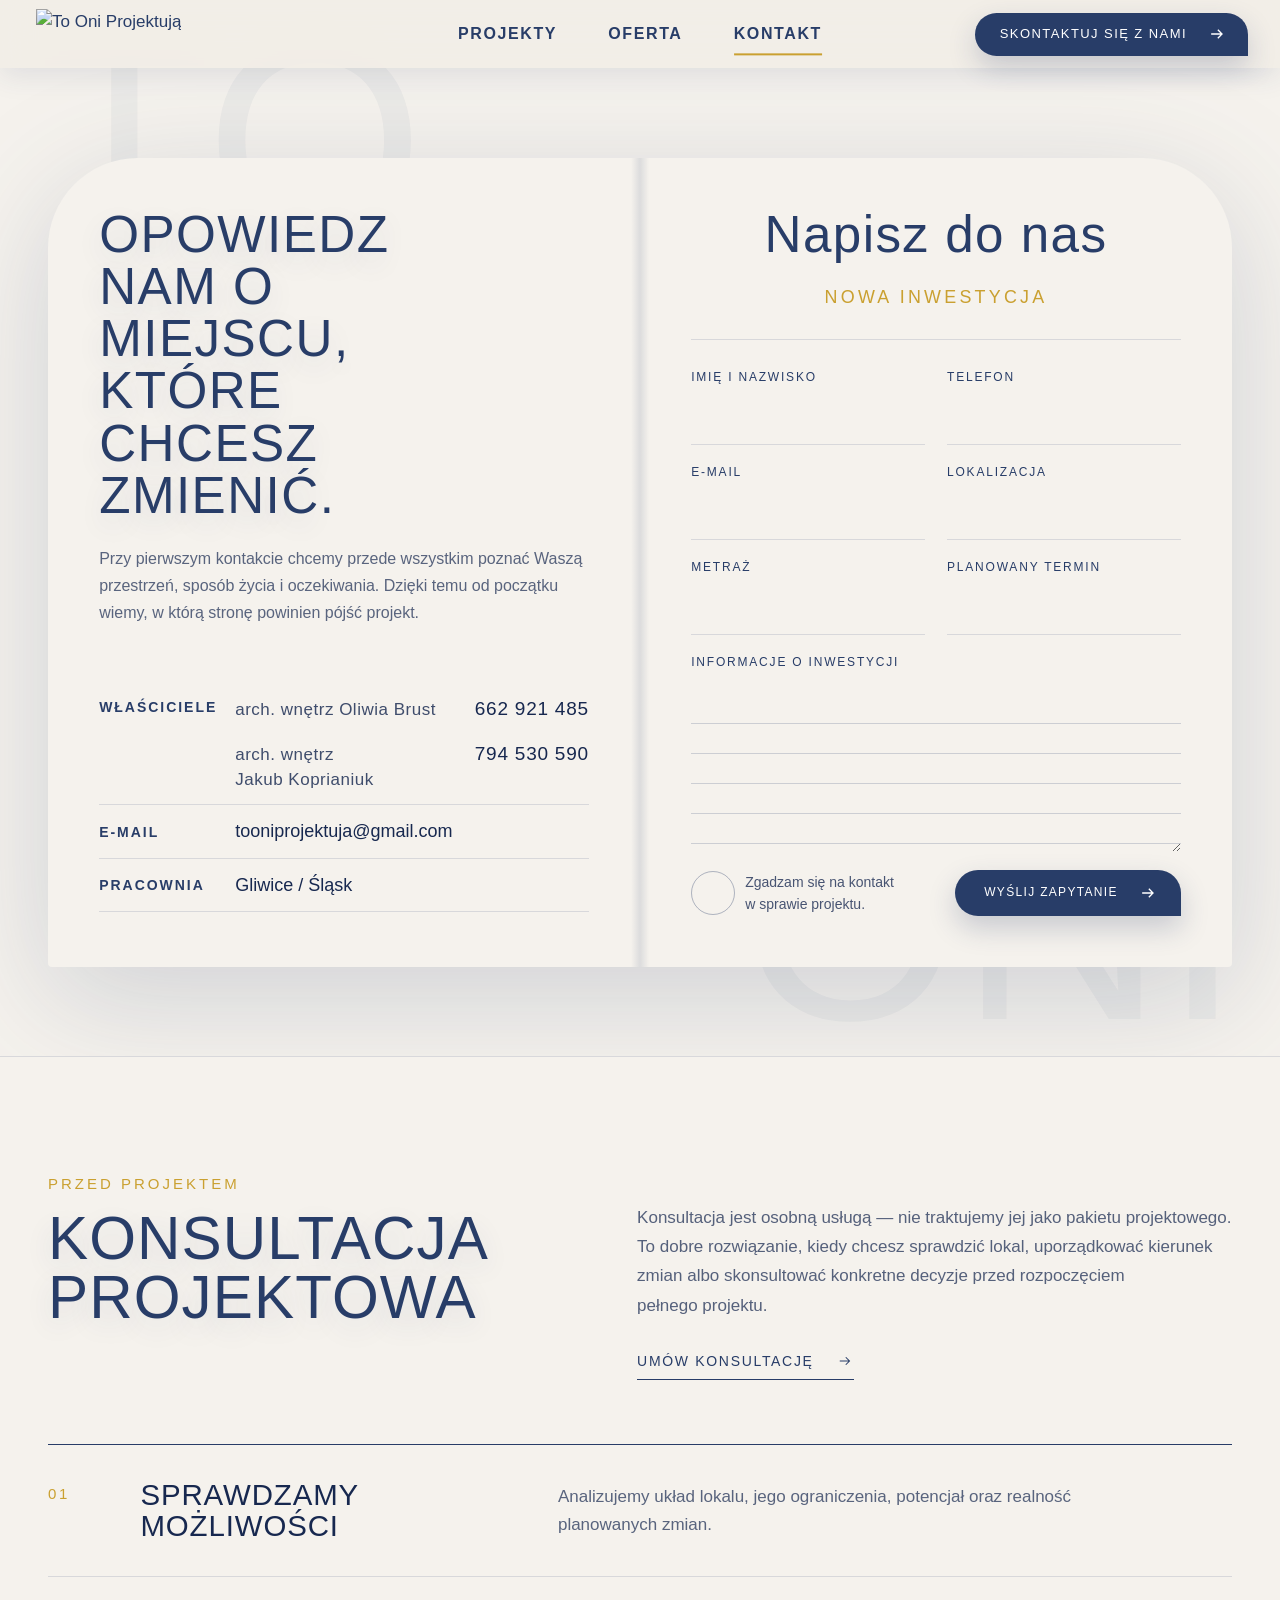
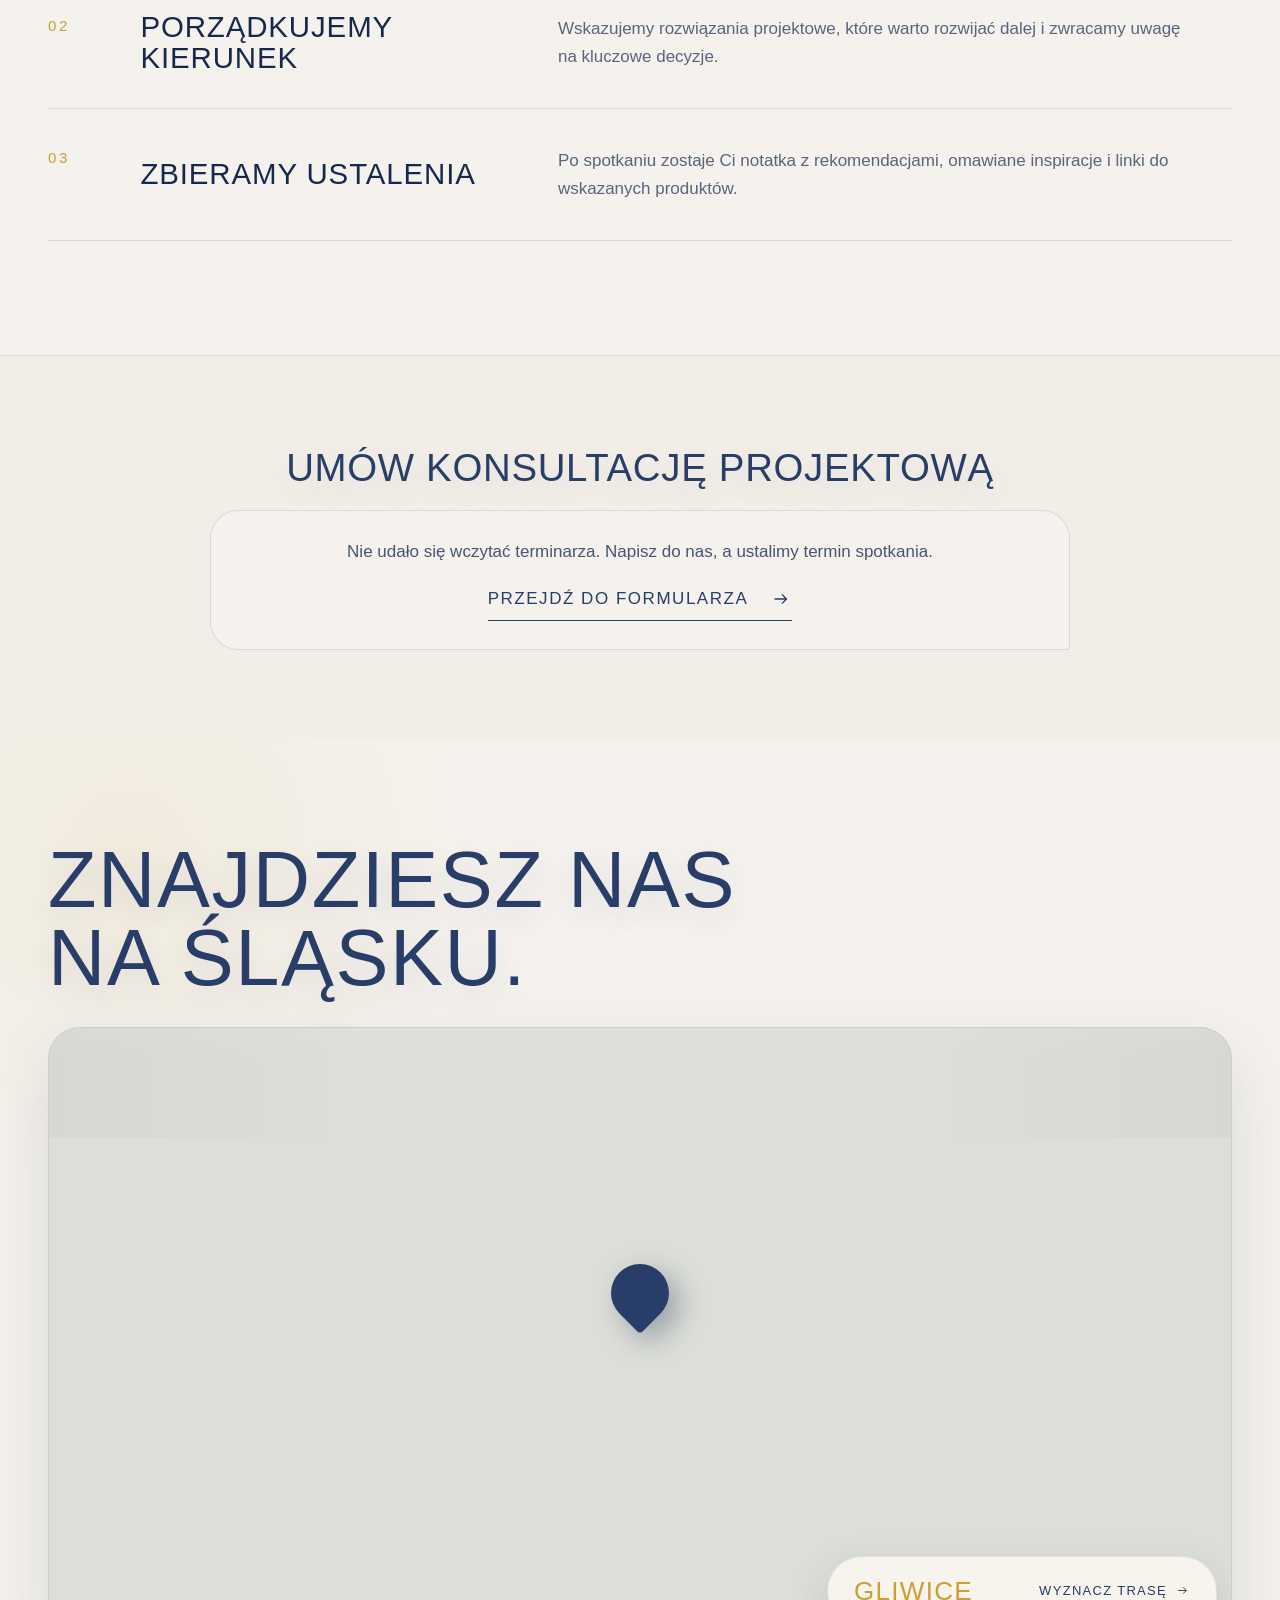
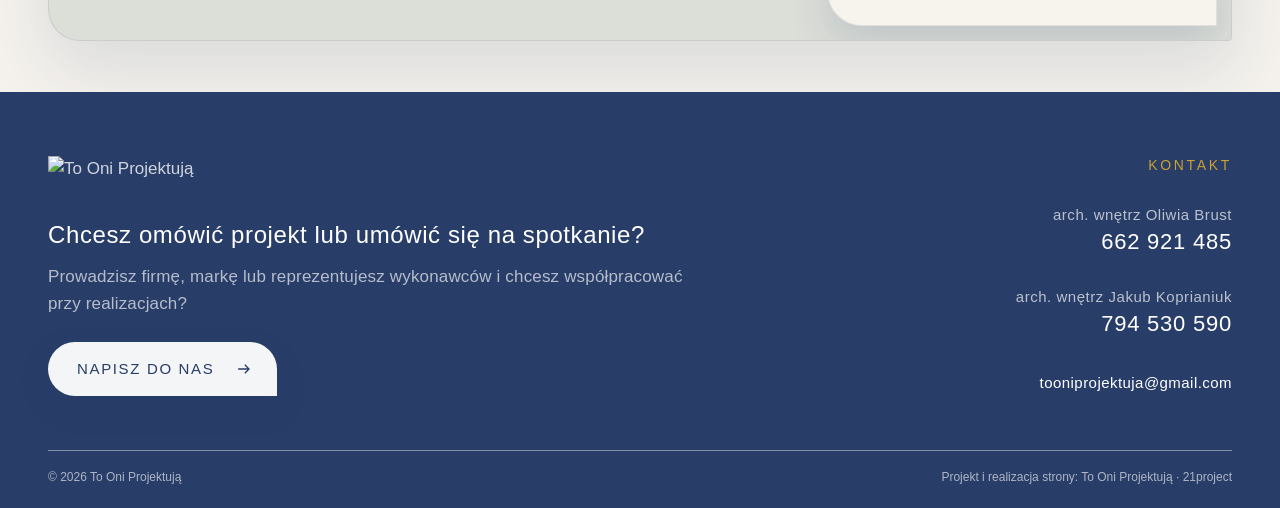
==== commit b922c267: "Proces: usunieta podwojna kompensacja scrolla - koniec dryfu przy klikaniu Uwaga klienta (video + zr" ====
--- a/kontakt.html
+++ b/kontakt.html
@@ -9,8 +9,8 @@
   <link rel="icon" type="image/png" href="logo-symbol.png"/>
   <link rel="preload" as="font" type="font/ttf" crossorigin href="isocpeur.ttf"/>
   <link rel="preload" as="font" type="font/ttf" crossorigin href="gill-sans-mt.ttf"/>
-  <link rel="stylesheet" href="style.css?v=20260925c"/>
-  <link rel="stylesheet" href="kontakt.css?v=20260925c"/>
+  <link rel="stylesheet" href="style.css?v=20260925d"/>
+  <link rel="stylesheet" href="kontakt.css?v=20260925d"/>
 </head>
 <body class="subpage" id="top">
   <svg aria-hidden="true" class="svg-defs">
@@ -344,7 +344,7 @@
     </div>
   </div>
 
-  <script src="dzielenie-pl.js?v=20260925c"></script>
-<script src="script.js?v=20260925c"></script>
+  <script src="dzielenie-pl.js?v=20260925d"></script>
+<script src="script.js?v=20260925d"></script>
 </body>
 </html>
--- a/style.css
+++ b/style.css
@@ -5915,11 +5915,28 @@
   }
 }
 
-/* Kotwiczenie przewijania wlaczone z powrotem: bez niego klikniety etap
-   uciekal spod kursora nawet o 344 px, gdy nad nim zwijal sie poprzedni.
-   Kratka w tle i tak nie skacze, bo body ma background-attachment: fixed. */
+/* Podwojna kompensacja scrolla — znaleziona i naprawiona 25.09.
+
+   Ta regula kiedys wlaczala z powrotem natywne kotwiczenie przegladarki,
+   bo BEZ niego klikniety etap uciekal spod kursora nawet o 344 px, gdy nad
+   nim zwijal sie poprzedni. To bylo potrzebne, ZANIM w tym pliku pojawil
+   sie wlasny mechanizm trzymajWMiejscu (JS), ktory robi dokladnie to samo.
+
+   Od tamtej pory dzialaly WSPOLNIE dwa niezalezne mechanizmy naraz:
+   natywne kotwiczenie przegladarki (ten plik) i reczna kompensacja w JS.
+   Przy pojedynczym kliknieciu prawie sie nie byo widac, ale przy kilku
+   szybkich klikniecach pod rzad (user klika kolejny kafel, zanim poprzedni
+   skonczyl animacje) oba mechanizmy SUMOWALY swoje korekty. Zmierzone na
+   zywej stronie: seria 8 klikniec w rozne kafle co 180 ms dawala dryf
+   -1450 px (scroll ucieka w gore o poltora tysiaca pikseli — dokladnie
+   "jestem w stanie przescrollowac sie az do pakietow" z uwagi klienta).
+   Po wylaczeniu natywnego kotwiczenia, ta sama seria klikniec konczy sie
+   na dryfie 0 px.
+
+   Wlasny mechanizm (trzymajWMiejscu) sam w zupelnosci wystarcza — zostaje
+   jedno, przewidywalne zrodlo kompensacji zamiast dwoch bijacych sie. */
 .process {
-  overflow-anchor: auto;
+  overflow-anchor: none;
 }
 
 /* Dłuższe teksty: ładniejsze łamanie także zanim wykona się JS typography fix. */
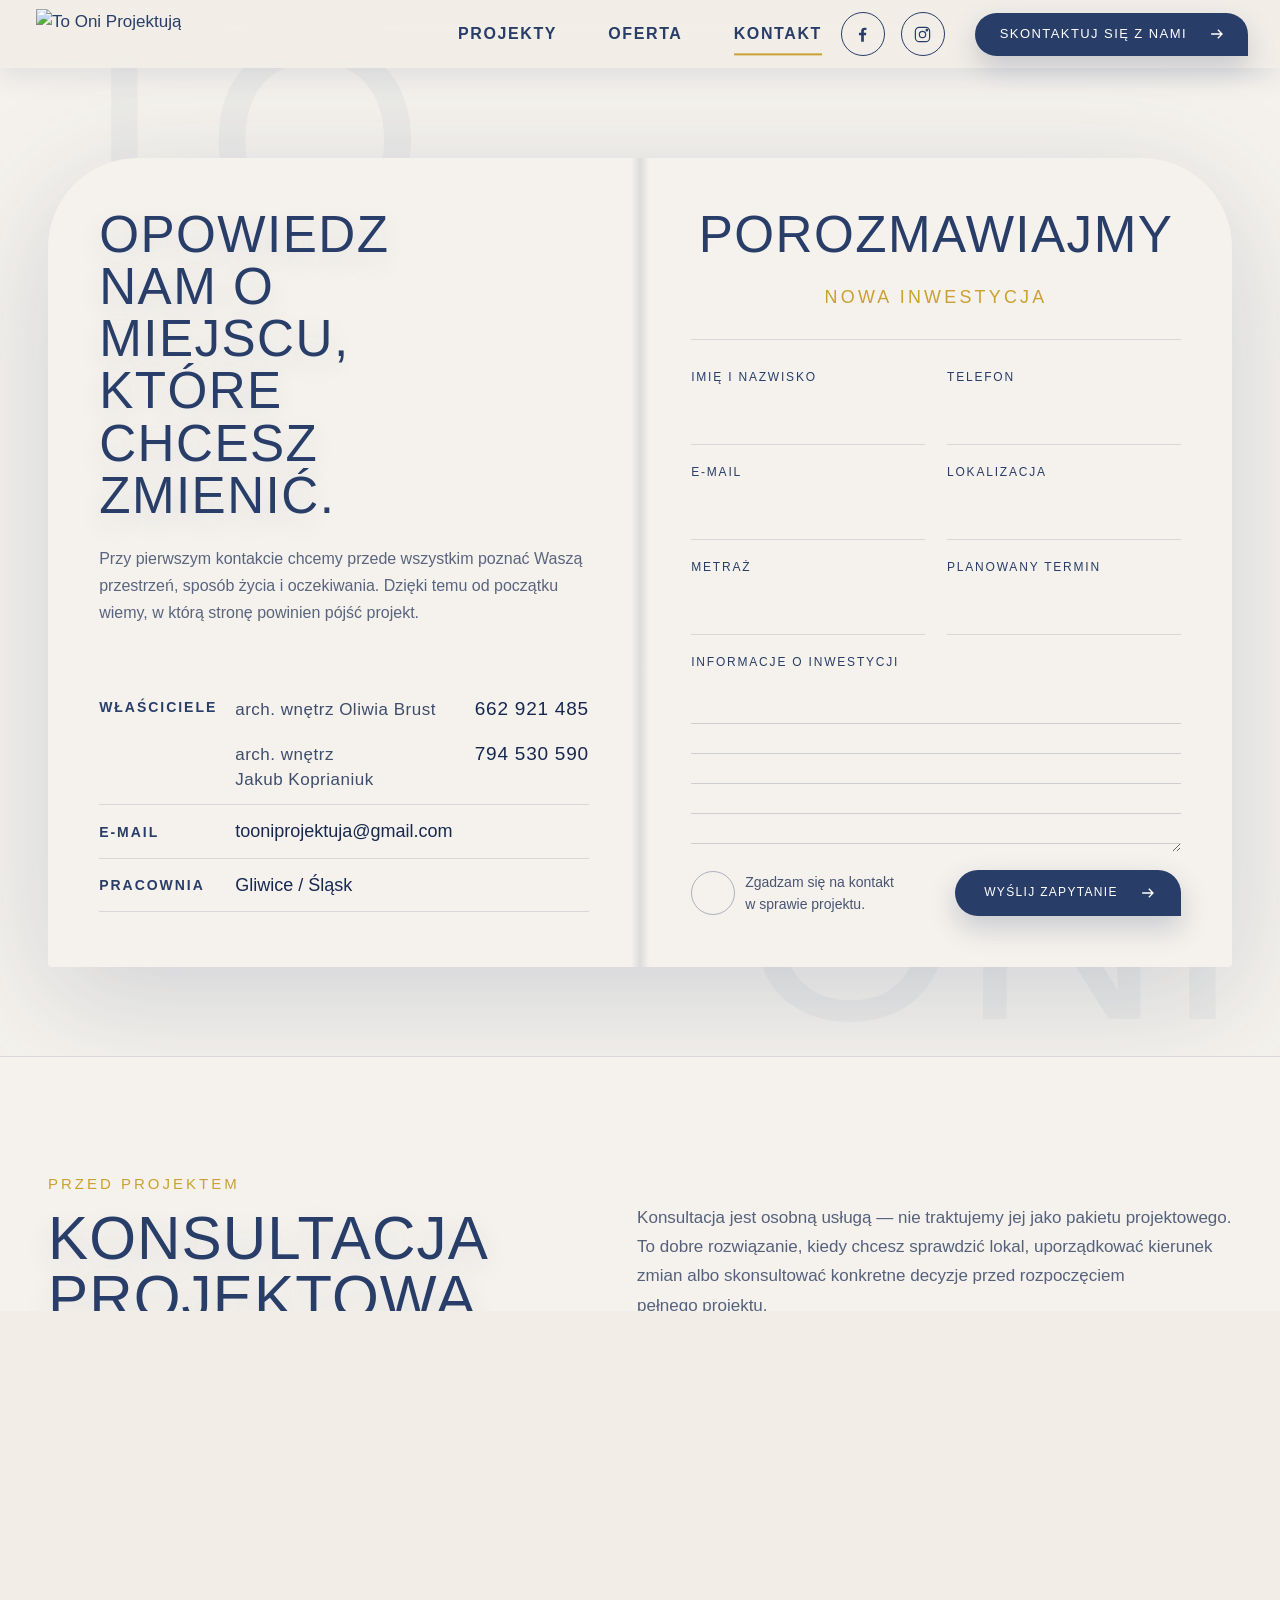
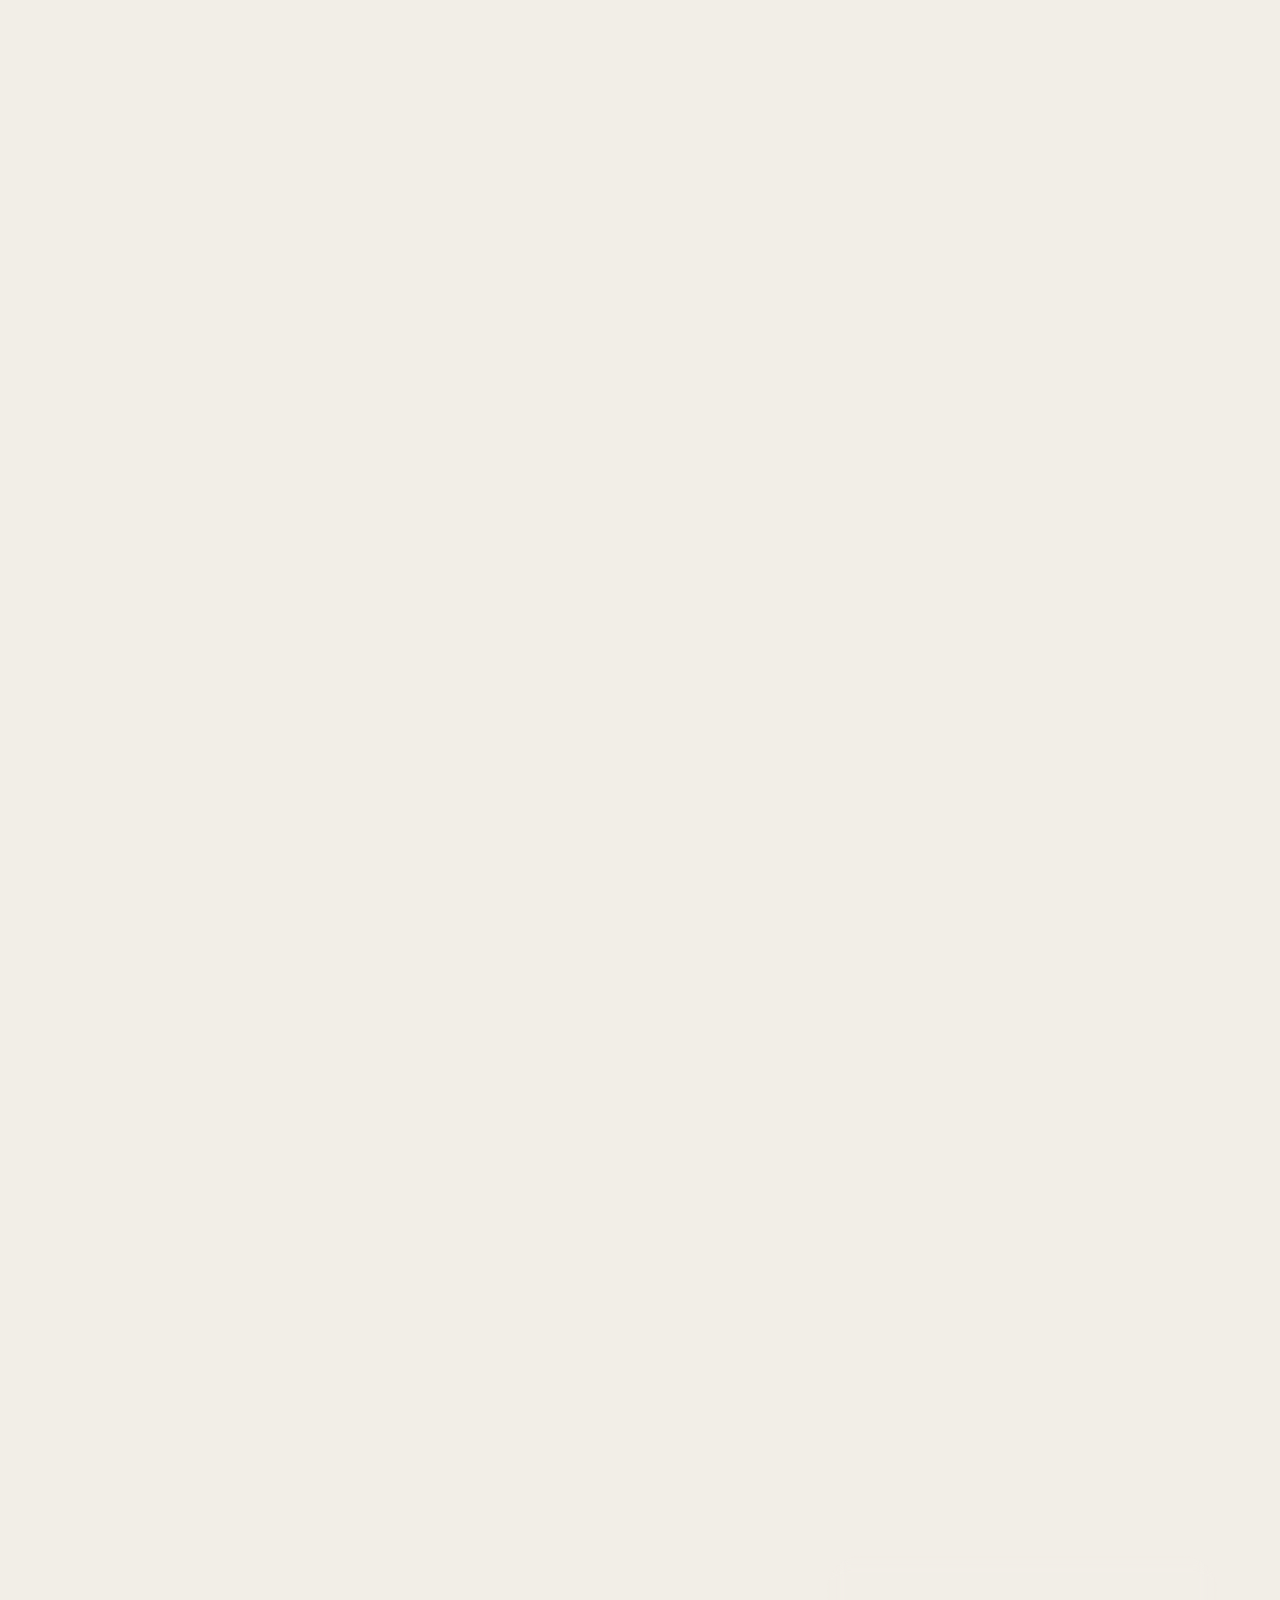
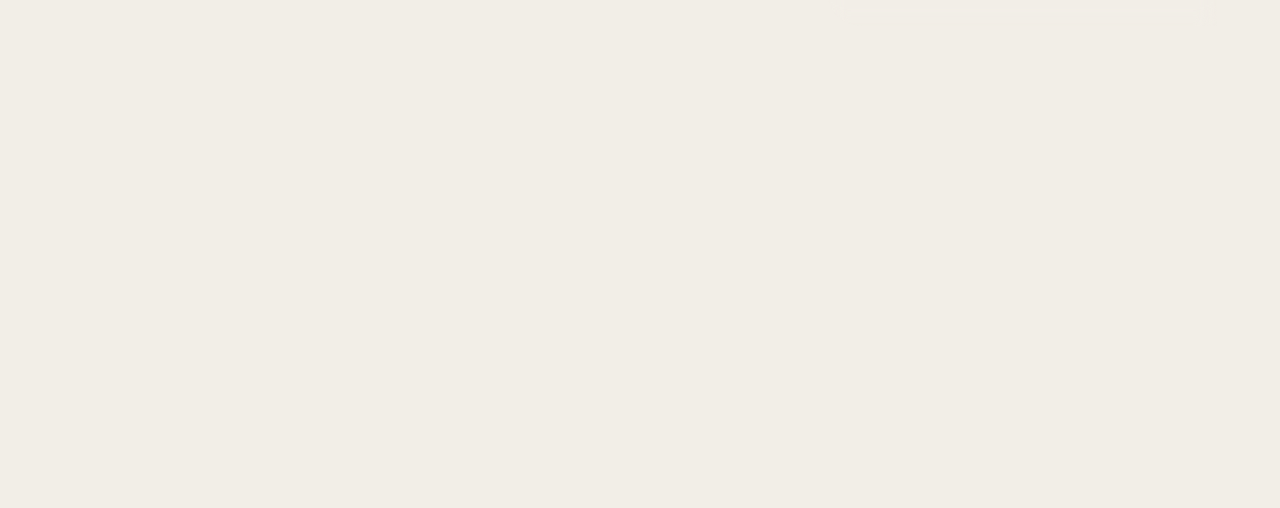
==== commit bd42be09: "Wprowadz ostatnie poprawki klienta" ====
--- a/kontakt.html
+++ b/kontakt.html
@@ -9,8 +9,8 @@
   <link rel="icon" type="image/png" href="logo-symbol.png"/>
   <link rel="preload" as="font" type="font/ttf" crossorigin href="isocpeur.ttf"/>
   <link rel="preload" as="font" type="font/ttf" crossorigin href="gill-sans-mt.ttf"/>
-  <link rel="stylesheet" href="style.css?v=20260925d"/>
-  <link rel="stylesheet" href="kontakt.css?v=20260925d"/>
+  <link rel="stylesheet" href="style.css?v=20260925e"/>
+  <link rel="stylesheet" href="kontakt.css?v=20260925e"/>
 </head>
 <body class="subpage" id="top">
   <svg aria-hidden="true" class="svg-defs">
@@ -37,6 +37,12 @@
     </nav>
 
     <div class="header-actions">
+      <a aria-label="Facebook To Oni Projektują" class="social social--header" href="https://www.facebook.com/61583774015406/" rel="noopener" target="_blank">
+        <svg><use href="#icon-facebook"></use></svg>
+      </a>
+      <a aria-label="Instagram To Oni Projektują" class="social social--header" href="https://www.instagram.com/to_oni_projektuja/" rel="noopener" target="_blank">
+        <svg><use href="#icon-instagram"></use></svg>
+      </a>
       <a class="drop-button drop-button--small" href="kontakt.html#formularz">
         Skontaktuj się z nami
         <svg><use href="#icon-arrow"></use></svg>
@@ -131,7 +137,7 @@
 <div class="contact__page contact__page--right reveal">
 <div class="contact__form-head">
 <h3>
-        Napisz do nas
+        POROZMAWIAJMY
        </h3>
 <p class="section-label">
         Nowa inwestycja
@@ -344,7 +350,7 @@
     </div>
   </div>
 
-  <script src="dzielenie-pl.js?v=20260925d"></script>
-<script src="script.js?v=20260925d"></script>
+  <script src="dzielenie-pl.js?v=20260925e"></script>
+<script src="script.js?v=20260925e"></script>
 </body>
 </html>
--- a/style.css
+++ b/style.css
@@ -5915,27 +5915,12 @@
   }
 }
 
-/* Podwojna kompensacja scrolla — znaleziona i naprawiona 25.09.
-
-   Ta regula kiedys wlaczala z powrotem natywne kotwiczenie przegladarki,
-   bo BEZ niego klikniety etap uciekal spod kursora nawet o 344 px, gdy nad
-   nim zwijal sie poprzedni. To bylo potrzebne, ZANIM w tym pliku pojawil
-   sie wlasny mechanizm trzymajWMiejscu (JS), ktory robi dokladnie to samo.
-
-   Od tamtej pory dzialaly WSPOLNIE dwa niezalezne mechanizmy naraz:
-   natywne kotwiczenie przegladarki (ten plik) i reczna kompensacja w JS.
-   Przy pojedynczym kliknieciu prawie sie nie byo widac, ale przy kilku
-   szybkich klikniecach pod rzad (user klika kolejny kafel, zanim poprzedni
-   skonczyl animacje) oba mechanizmy SUMOWALY swoje korekty. Zmierzone na
-   zywej stronie: seria 8 klikniec w rozne kafle co 180 ms dawala dryf
-   -1450 px (scroll ucieka w gore o poltora tysiaca pikseli — dokladnie
-   "jestem w stanie przescrollowac sie az do pakietow" z uwagi klienta).
-   Po wylaczeniu natywnego kotwiczenia, ta sama seria klikniec konczy sie
-   na dryfie 0 px.
-
-   Wlasny mechanizm (trzymajWMiejscu) sam w zupelnosci wystarcza — zostaje
-   jedno, przewidywalne zrodlo kompensacji zamiast dwoch bijacych sie. */
-.process {
+/* Kotwiczenie scrolla wylaczone globalnie — historia i pelne
+   wyjasnienie w drugiej notatce nizej (szukaj "KOTWICZENIE SCROLLA —
+   DRUGA RUNDA, 25.09"), bo pierwsza proba (wylaczenie tylko na .process)
+   NIE WYSTARCZYLA: przegladarka potrafi wybrac kotwice gdziekolwiek
+   indziej na stronie, poza sekcja ktorej dotyczy zmiana. */
+html {
   overflow-anchor: none;
 }
 
@@ -9337,3 +9322,135 @@
     height: 920px;
   }
 }
+
+/* =========================================================
+   KOTWICZENIE SCROLLA — DRUGA RUNDA, 25.09
+   =========================================================
+
+   Historia w skrocie:
+   1. Pierwotnie .process mialo overflow-anchor: auto (natywne
+      kotwiczenie), bo bez niego klikniety etap uciekal spod kursora
+      nawet o 344 px, gdy nad nim zwijal sie poprzedni.
+   2. Gdy w JS pojawil sie wlasny mechanizm trzymajWMiejscu (robiacy
+      to samo recznie), oba dzialaly NARAZ i SUMOWALY korekty. Pierwsza
+      naprawa: .process { overflow-anchor: none } — zmierzone wtedy:
+      seria 8 klikniec w rozne kafle co 180 ms, dryf spadl z -1450 px
+      do 0 px. Wygladalo na naprawione.
+   3. Klient zglosil ze DALEJ tak jest, tym razem precyzujac scenariusz:
+      klikanie PO KOLEI z gory na dol (nie losowo), az "scrolluje strone
+      do gory a nie pokazuje tego kafla". To ujawnilo DWA osobne bledy,
+      ktorych poprzedni pomiar (losowa kolejnosc) nie zlapal:
+
+      a) overflow-anchor: none na .process nie wystarczylo — natywne
+         kotwiczenie przegladarki (wciaz wlaczone na html/body) potrafilo
+         wybrac kotwice GDZIEKOLWIEK NA STRONIE, poza sama sekcja .process,
+         i mimo to reagowac na zmiany wysokosci wewnatrz niej. Zmierzone:
+         z overflow-anchor: none TYLKO na .process, scroll dalej dryfowal
+         przy sekwencyjnym klikaniu. Dopiero wylaczenie na <html> (powyzej
+         w tym pliku) dalo dryf 0 px w kazdym tescie.
+
+      b) Fundamentalna wada koncepcyjna trzymajWMiejscu w tym ukladzie:
+         funkcja "podaza" za KLIKNIETYM elementem, przesuwajac scroll tak,
+         zeby zostal w tym samym miejscu na ekranie. Ale scroll to zmiana
+         GLOBALNA — przesuwa WSZYSTKO, wlacznie z INNYMI, niekliknietymi
+         kaflami/pytaniami, ktore same w sobie nigdzie sie nie ruszyly.
+         Gdy wszystkie sa widoczne na raz (proces: 6 kafli, FAQ: 10 pytan
+         na ekranie), i user klika PO KOLEI, kazde domkniecie sasiada NAD
+         kliknietym elementem przesuwa kompensacje w TA SAMA strone —
+         kumuluje sie zamiast sie znosic (w przeciwienstwie do losowej
+         kolejnosci, gdzie czesciowo znosilo sie przez przypadek).
+
+   Rozwiazanie: trzymajWMiejscu usuniete z handlerow procesu i FAQ
+   (zostaje tylko tam, gdzie steruje JEDNYM przyciskiem widocznym na raz —
+   "Rozwin opisy pakietow"). Bez kompensacji scroll sie NIE rusza wcale;
+   klikniety element moze przesunac sie na ekranie o wysokosc sasiada,
+   ktory sie domyka (zwykle 100-350 px) — to normalne, przewidywalne
+   zachowanie kazdego akordeonu, i duzo mniejszy ruch niz kilkuset-
+   -pikselowy dryf calej strony.
+   ========================================================= */
+
+/* =========================================================
+   OSTATNIE POPRAWKI KLIENTA — 28.09.2026
+   ========================================================= */
+
+/* Social media w naglowku podstron pozostaja granatowe rowniez przed
+   przewinieciem strony. Strona glowna zachowuje dotychczasowy kontrast
+   ikon na hero. */
+body:not(.home) .header .social--header,
+body:not(.home) .header:not(.is-scrolled) .social--header,
+body:not(.home) .header .social--header:hover,
+body:not(.home) .header .social--header:focus-visible {
+  border-color: var(--navy) !important;
+  color: var(--navy) !important;
+  background: transparent !important;
+}
+
+/* Obie kolumny "O nas" maja jednakowy odstep miedzy akapitami. Delikatnie
+   szersza prawa kolumna rownowazy liczbe wierszy, dzieki czemu tekst nadal
+   konczy sie na jednej wysokosci. */
+@media (min-width: 821px) {
+  .about__copy .rich-copy {
+    grid-template-columns: minmax(0, 46.5fr) minmax(0, 53.5fr) !important;
+  }
+
+  .about__copy .rich-copy > div {
+    min-width: 0;
+    justify-content: flex-start !important;
+    row-gap: 16px !important;
+  }
+}
+
+/* Pakiety sa stale rozwiniete. Naglowek karty nie jest juz kontrolka,
+   a cztery osobne CTA zastapil jeden link pod cala siatka. */
+.home .packages .package-card > summary {
+  cursor: default !important;
+}
+
+.packages__details-link {
+  text-decoration: none;
+}
+
+.packages__details-link > span:first-child {
+  font-size: inherit;
+  line-height: inherit;
+}
+
+.packages__details-link .packages__toggle-icon {
+  background: var(--navy);
+  color: #fff;
+  transition: transform .25s ease, background .25s ease, color .25s ease;
+}
+
+.packages__details-link .packages__toggle-icon svg {
+  transform: none !important;
+  transition: transform .25s ease;
+}
+
+.packages__details-link:hover .packages__toggle-icon,
+.packages__details-link:focus-visible .packages__toggle-icon {
+  transform: translateX(4px) !important;
+}
+
+.packages__details-link:hover .packages__toggle-icon svg,
+.packages__details-link:focus-visible .packages__toggle-icon svg {
+  transform: translateX(2px) !important;
+}
+
+/* Klikniecie lewej lub prawej polowy zdjecia w otwartym modalu zmienia
+   fotografie. Widocznych strzalek na zdjeciu juz nie ma. */
+.modal__image {
+  cursor: pointer;
+  -webkit-user-drag: none;
+  user-select: none;
+}
+
+/* Kolor zaznaczenia wskazany przez klienta. */
+::selection {
+  background: #F0E4C7;
+  color: #17284F;
+}
+
+::-moz-selection {
+  background: #F0E4C7;
+  color: #17284F;
+}
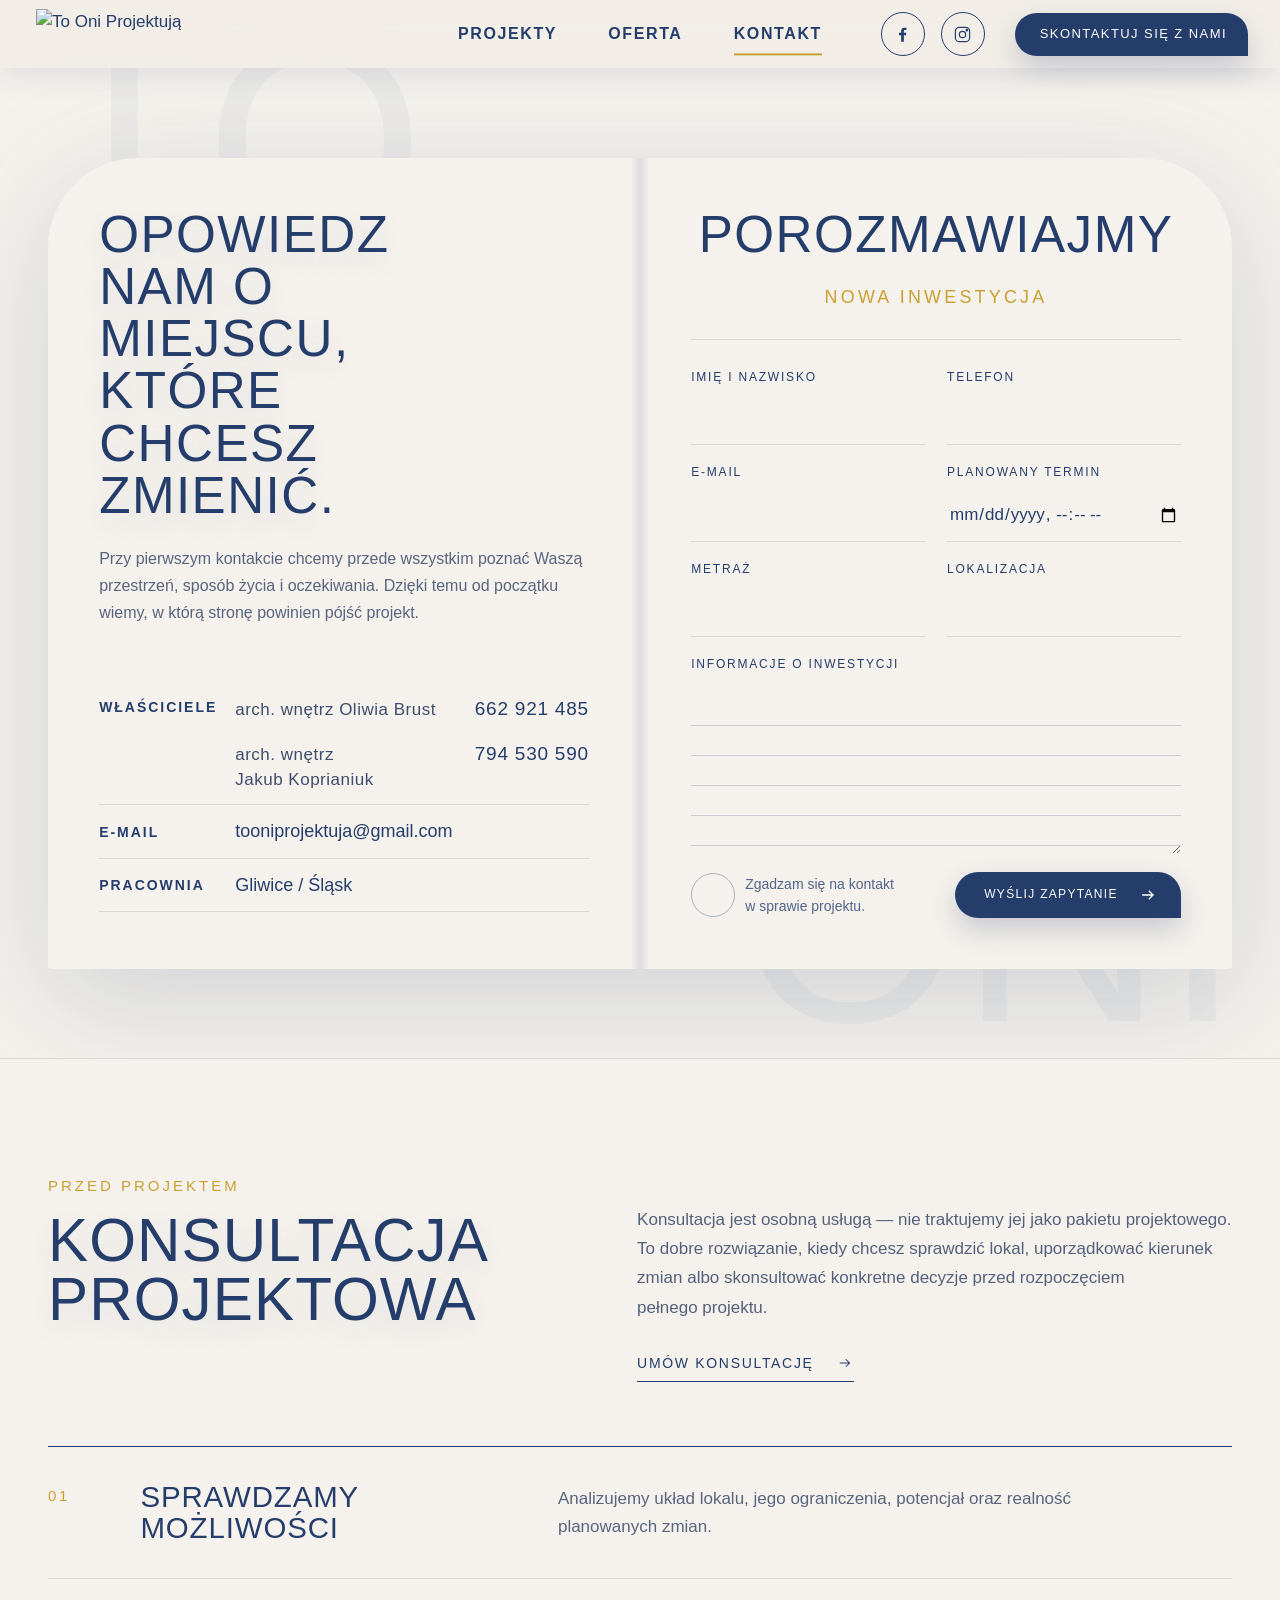
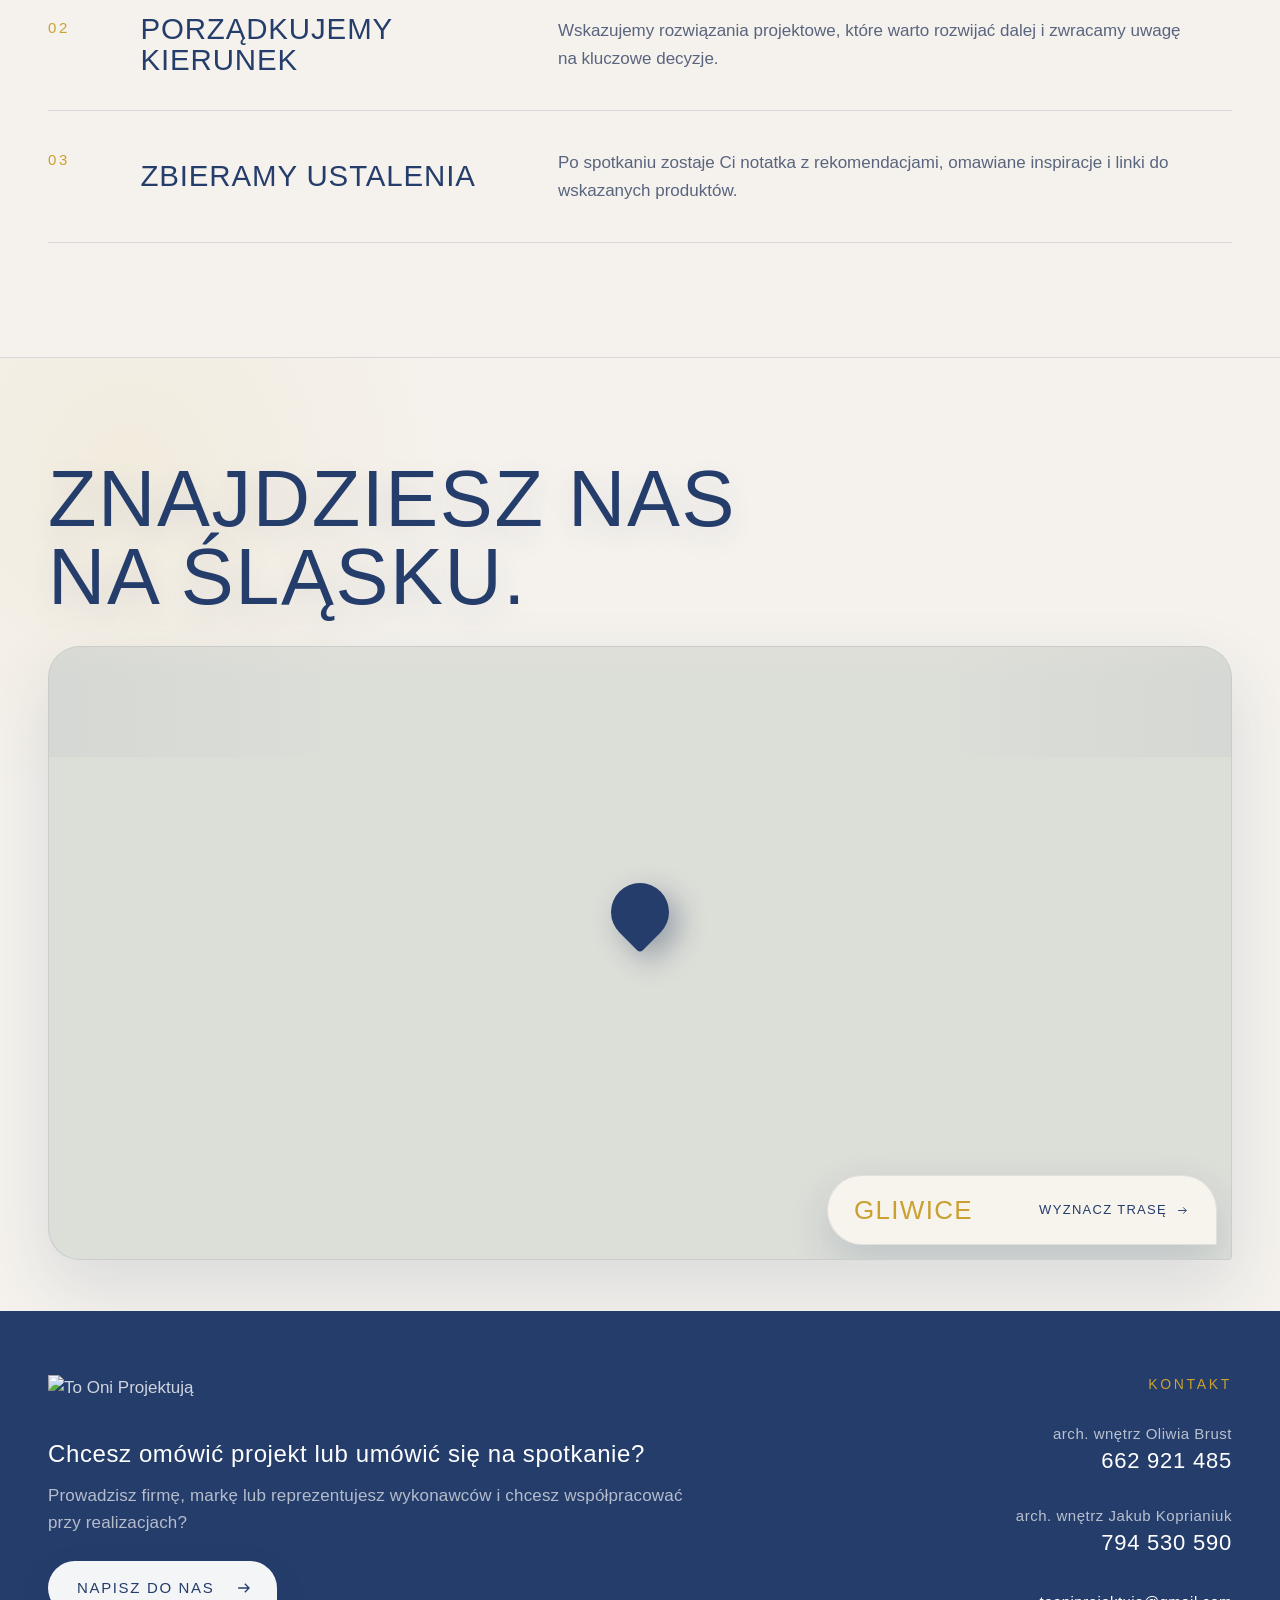
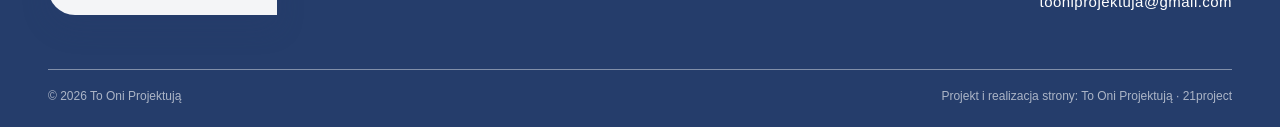
==== commit fa744541: "Wprowadz kolejna pule poprawek klienta" ====
--- a/kontakt.html
+++ b/kontakt.html
@@ -6,11 +6,11 @@
   <meta name="theme-color" content="#F2EEE7"/>
   <meta name="description" content="Skontaktuj się z pracownią To Oni Projektują."/>
   <title>Kontakt | To Oni Projektują</title>
-  <link rel="icon" type="image/png" href="logo-symbol.png"/>
+  <link rel="icon" type="image/png" href="top-logo-znak.png?v=20260929a"/>
   <link rel="preload" as="font" type="font/ttf" crossorigin href="isocpeur.ttf"/>
   <link rel="preload" as="font" type="font/ttf" crossorigin href="gill-sans-mt.ttf"/>
-  <link rel="stylesheet" href="style.css?v=20260925e"/>
-  <link rel="stylesheet" href="kontakt.css?v=20260925e"/>
+  <link rel="stylesheet" href="style.css?v=20260929a"/>
+  <link rel="stylesheet" href="kontakt.css?v=20260929a"/>
 </head>
 <body class="subpage" id="top">
   <svg aria-hidden="true" class="svg-defs">
@@ -45,7 +45,6 @@
       </a>
       <a class="drop-button drop-button--small" href="kontakt.html#formularz">
         Skontaktuj się z nami
-        <svg><use href="#icon-arrow"></use></svg>
       </a>
     </div>
 
@@ -61,7 +60,6 @@
       <a class="is-active" href="kontakt.html">Kontakt</a>
       <a class="drop-button" href="kontakt.html#formularz">
         Skontaktuj się z nami
-        <svg><use href="#icon-arrow"></use></svg>
       </a>
 
     </div>
@@ -173,23 +171,23 @@
 </label>
 <label>
 <span>
+          Planowany termin
+         </span>
+<input name="Planowany termin" type="datetime-local"/>
+</label>
+</div>
+<div class="form-row">
+<label>
+<span>
+          Metraż
+         </span>
+<input name="Metraż" type="text"/>
+</label>
+<label>
+<span>
           Lokalizacja
          </span>
 <input name="Lokalizacja" type="text"/>
-</label>
-</div>
-<div class="form-row">
-<label>
-<span>
-          Metraż
-         </span>
-<input name="Metraż" type="text"/>
-</label>
-<label>
-<span>
-          Planowany termin
-         </span>
-<input name="Termin" type="text"/>
 </label>
 </div>
 
@@ -233,7 +231,7 @@
 </div>
 <div class="offer-consult__intro">
 <p>Konsultacja jest osobną usługą — nie traktujemy jej jako pakietu projektowego. To dobre rozwiązanie, kiedy chcesz sprawdzić lokal, uporządkować kierunek zmian albo skonsultować konkretne decyzje przed rozpoczęciem pełnego projektu.</p>
-<a class="line-link" href="#termin-konsultacji">Umów konsultację <svg aria-hidden="true"><use href="#icon-arrow"></use></svg></a>
+<a class="line-link" href="#formularz">Umów konsultację <svg aria-hidden="true"><use href="#icon-arrow"></use></svg></a>
 </div>
 </div>
 <div class="offer-consult__journey reveal">
@@ -257,18 +255,6 @@
 </section>
 
 
-<section class="consultation-section section" aria-label="Umów konsultację projektową">
-<div class="shell">
-<div class="consultation-section__calendar" id="termin-konsultacji" data-calendly-url="https://calendly.com/tooniprojektuja/konsultacja-projektowa">
-<h2>Umów konsultację projektową</h2>
-<div class="consultation-section__widget" data-calendly-widget hidden></div>
-<div class="consultation-section__pending" data-calendly-pending>
-<p>Nie udało się wczytać terminarza. Napisz do nas, a ustalimy termin spotkania.</p>
-<a class="line-link" href="#formularz">Przejdź do formularza <svg aria-hidden="true"><use href="#icon-arrow"></use></svg></a>
-</div>
-</div>
-</div>
-</section>
     <section class="map-section" id="lokalizacja">
       <div class="shell map-section__head reveal">
         <div>
@@ -350,7 +336,7 @@
     </div>
   </div>
 
-  <script src="dzielenie-pl.js?v=20260925e"></script>
-<script src="script.js?v=20260925e"></script>
+  <script src="dzielenie-pl.js?v=20260929a"></script>
+<script src="script.js?v=20260929a"></script>
 </body>
 </html>
--- a/style.css
+++ b/style.css
@@ -15,9 +15,9 @@
 }
 
 :root {
-  --text: rgba(23, 40, 79, .78);
-  --line: rgba(40, 61, 104, .14);
-  --shadow: 0 22px 70px rgba(33, 48, 76, .12);
+  --text: rgba(37, 61, 107, .78);
+  --line: rgba(37, 61, 107, .14);
+  --shadow: 0 22px 70px rgba(37, 61, 107, .12);
   --shell: min(1280px, calc(100vw - 96px));
   --body: "Gill Sans MT", "Gill Sans", Arial, sans-serif;
 }
@@ -3076,8 +3076,8 @@
   --cream: #F2EEE7;
   --cream-deep: #EBE4DA;
   --paper: #F5F2ED;
-  --navy: #283D68;
-  --navy-dark: #17284F;
+  --navy: #253D6B;
+  --navy-dark: #253D6B;
   --gold: #CAA030;
   --soft-blue: #7C9BDB;
   --display: "ISOCPEUR", "Arial Narrow", sans-serif;
@@ -8884,17 +8884,6 @@
 
 /* Poprawki klienta: czytelność „O nas”, pakiety, formularz i galeria. */
 .contact-form[hidden] { display: none !important; }
-.consultation-date {
-  min-width: 0;
-  margin: 10px 0 24px;
-  padding: 18px 20px;
-  border: 1px solid var(--line);
-  border-radius: 24px 24px 4px 24px;
-}
-.consultation-date legend { color: var(--navy); font: 20px var(--display); }
-.consultation-date p { margin: 0 0 16px; font-size: 15px; line-height: 1.5; }
-.consultation-date .form-row { margin: 0; }
-#termin-konsultacji { scroll-margin-top: calc(var(--header-h) + 22px); }
 @media (min-width: 821px) {
   .about__grid { grid-template-columns: minmax(0, 42%) minmax(0, 58%); }
   .about__copy { padding: clamp(28px, 2.6vw, 42px); }
@@ -9018,40 +9007,6 @@
   .modal__copy { padding: 22px 20px !important; }
 }
 
-/* Kalendarz kontaktu jest osobnym segmentem pod formularzem. */
-.consultation-section {
-  min-height: 0;
-  padding: clamp(56px, 7vw, 96px) 0;
-  background: var(--cream);
-}
-.consultation-section .consultation-date {
-  max-width: 760px;
-  margin: 0 auto;
-  padding: clamp(24px, 4vw, 48px);
-  border: 1px solid var(--line);
-  border-radius: 28px;
-  background: var(--paper);
-}
-.consultation-section .consultation-date legend { padding: 0 12px; font-size: clamp(24px, 3vw, 36px); }
-.consultation-section .consultation-date label > span {
-  margin-bottom: 8px;
-  color: var(--navy);
-  font: 12px var(--display);
-  letter-spacing: .15em;
-  text-transform: uppercase;
-}
-.consultation-section .consultation-date input {
-  width: 100%;
-  padding: 11px 2px;
-  border: 0;
-  border-bottom: 1px solid var(--line);
-  background: transparent;
-  color: var(--navy-dark);
-  font: inherit;
-}
-.consultation-section .consultation-date input:focus { outline: none; border-color: var(--gold); }
-.consultation-section__link { display: inline-block; margin-top: 24px; }
-
 /* Wspólne rozwinięcie kart bez skoku układu; strzałka w stabilnym okręgu. */
 .packages__toggle { gap: 12px; }
 .packages__toggle [data-packages-toggle-label] { font-size: inherit; line-height: inherit; transform: none !important; }
@@ -9103,13 +9058,6 @@
   .modal__copy { padding: 22px 20px !important; }
 }
 
-/* Miejsce na terminarz Calendly w osobnym segmencie kontaktu. */
-.consultation-section__calendar { max-width: 860px; margin: 0 auto; }
-.consultation-section__calendar h2 { margin: 0 0 20px; font: clamp(28px, 3vw, 42px) var(--display); color: var(--navy); }
-.consultation-section__calendar .consultation-section__widget { min-width: 320px; height: 720px; }
-.consultation-section__pending { padding: 28px; border: 1px solid var(--line); border-radius: 28px 28px 4px 28px; background: var(--paper); }
-.consultation-section__pending p { margin: 0 0 20px; }
-
 /* W czasie rozwijania nagłówek karty zachowuje tę samą wysokość. */
 .packages__grid { scroll-margin-top: calc(var(--header-h) + 20px); }
 @media (min-width: 901px) {
@@ -9258,72 +9206,6 @@
 }
 
 /* =========================================================
-   TERMINARZ KONSULTACJI — oprawa w stylu strony
-   =========================================================
-   Sam kalendarz to iframe z calendly.com, wiec jego wnetrza nie da sie
-   stylowac naszym CSS-em (kolory w srodku wymagaja platnego planu
-   Calendly). Robimy wszystko po naszej stronie: ramka, zaokraglenie,
-   tlo i wysrodkowanie, zeby widget przestal wygladac jak wklejony
-   prostokat.
-   ========================================================= */
-
-.consultation-section__calendar {
-  /* Naglowek byl wyrownany do lewej, a Calendly centruje swoja tresc
-     w srodku ramki — przez to napis i kalendarz wygladaly na przesuniete
-     wzgledem siebie. Teraz oba sa na jednej osi. */
-  text-align: center;
-}
-
-.consultation-section__calendar h2 {
-  text-align: center;
-}
-
-.consultation-section__widget {
-  /* Ramka w tej samej konwencji co kafel "Dodatkowe uslugi" i placeholder
-     terminarza: kremowy papier, linia marki, ksztalt kropli.
-
-     Tlo celowo NIE jest biale. Calendly rysuje wewnatrz wlasna biala karte
-     na przezroczystym tle, wiec biala ramka dawala "pudelko w pudelku".
-     Na kremowym karta Calendly czyta sie jak element strony.
-
-     overflow przycina kwadratowe rogi iframe'a do ksztaltu ramki. */
-  border-radius: 32px 32px 4px 32px;
-  overflow: hidden;
-  border: 1px solid var(--line);
-  background: var(--paper);
-  box-shadow: 0 22px 60px rgba(33, 48, 76, .1);
-}
-
-.consultation-section__widget iframe {
-  display: block;
-  border: 0;
-}
-
-/* Placeholder (gdy terminarz sie nie wczyta) tez na srodku. */
-.consultation-section__pending {
-  text-align: center;
-}
-
-.consultation-section__pending .line-link {
-  justify-content: center;
-}
-
-/* Wysokosc ramki terminarza. Widok "Select a Date & Time" jest wyzszy niz
-   720 px, przez co w srodku pojawial sie wlasny pasek przewijania.
-   Wartosci dobrane do realnej wysokosci widoku Calendly — do potwierdzenia
-   na zywej stronie, bo lokalnie ich zasoby sa blokowane. */
-.consultation-section__calendar .consultation-section__widget {
-  min-width: 320px;
-  height: 1040px;
-}
-
-@media (min-width: 821px) {
-  .consultation-section__calendar .consultation-section__widget {
-    height: 920px;
-  }
-}
-
-/* =========================================================
    KOTWICZENIE SCROLLA — DRUGA RUNDA, 25.09
    =========================================================
 
@@ -9447,10 +9329,81 @@
 /* Kolor zaznaczenia wskazany przez klienta. */
 ::selection {
   background: #F0E4C7;
-  color: #17284F;
+  color: #253D6B;
 }
 
 ::-moz-selection {
   background: #F0E4C7;
-  color: #17284F;
-}
+  color: #253D6B;
+}
+
+/* =========================================================
+   POPRAWKI KLIENTA — 29.09.2026
+   ========================================================= */
+
+/* Opisy pakietów mają równą prawą krawędź. */
+.home .packages .package-card__body p {
+  text-align: justify;
+  text-align-last: left;
+}
+
+/* Wspólne CTA pakietów używa tej samej figury co nawigacja karuzeli:
+   bez ikony strzałki, z obrotem łezki w prawo na hover/focus. */
+.packages__details-link .packages__toggle-icon {
+  width: 24px;
+  height: 24px;
+  flex: 0 0 24px;
+  border: 1px solid rgba(37, 61, 107, .46);
+  border-radius: 50%;
+  background: var(--navy);
+  color: transparent;
+  transform: none !important;
+  transition: transform .34s cubic-bezier(.2,.75,.25,1), border-radius .28s ease, opacity .28s ease;
+}
+
+.packages__details-link .packages__toggle-icon::after {
+  content: none !important;
+}
+
+.packages__details-link:hover .packages__toggle-icon,
+.packages__details-link:focus-visible .packages__toggle-icon {
+  border-radius: 50% 50% 10% 50%;
+  transform: rotate(-45deg) scale(1.12) !important;
+}
+
+/* Natywny wybór daty i godziny pozostaje wizualnie częścią formularza. */
+.contact-form input[type="datetime-local"] {
+  color-scheme: light;
+  cursor: pointer;
+}
+
+/* Proces: bez dzielenia słów; podsumowanie "Rezultat" w złocie. */
+.process-item small,
+.process-answer p,
+.process-answer b {
+  hyphens: none !important;
+  -webkit-hyphens: none !important;
+  overflow-wrap: normal !important;
+  word-break: normal !important;
+}
+
+.process-answer b {
+  color: var(--gold) !important;
+}
+
+/* Opis w oknie projektu: pełne justowanie i spokojna ostatnia linia. */
+.modal__description,
+.modal__copy .modal__description {
+  text-align: justify !important;
+  text-align-last: left;
+  hyphens: auto;
+  -webkit-hyphens: auto;
+}
+
+/* Kolor łezek karuzeli również pochodzi dokładnie z logo. */
+.slider-arrow::before,
+.slider-arrow:hover::before,
+.slider-arrow:focus-visible::before {
+  border-color: rgba(37, 61, 107, .46) !important;
+  background: var(--navy) !important;
+}
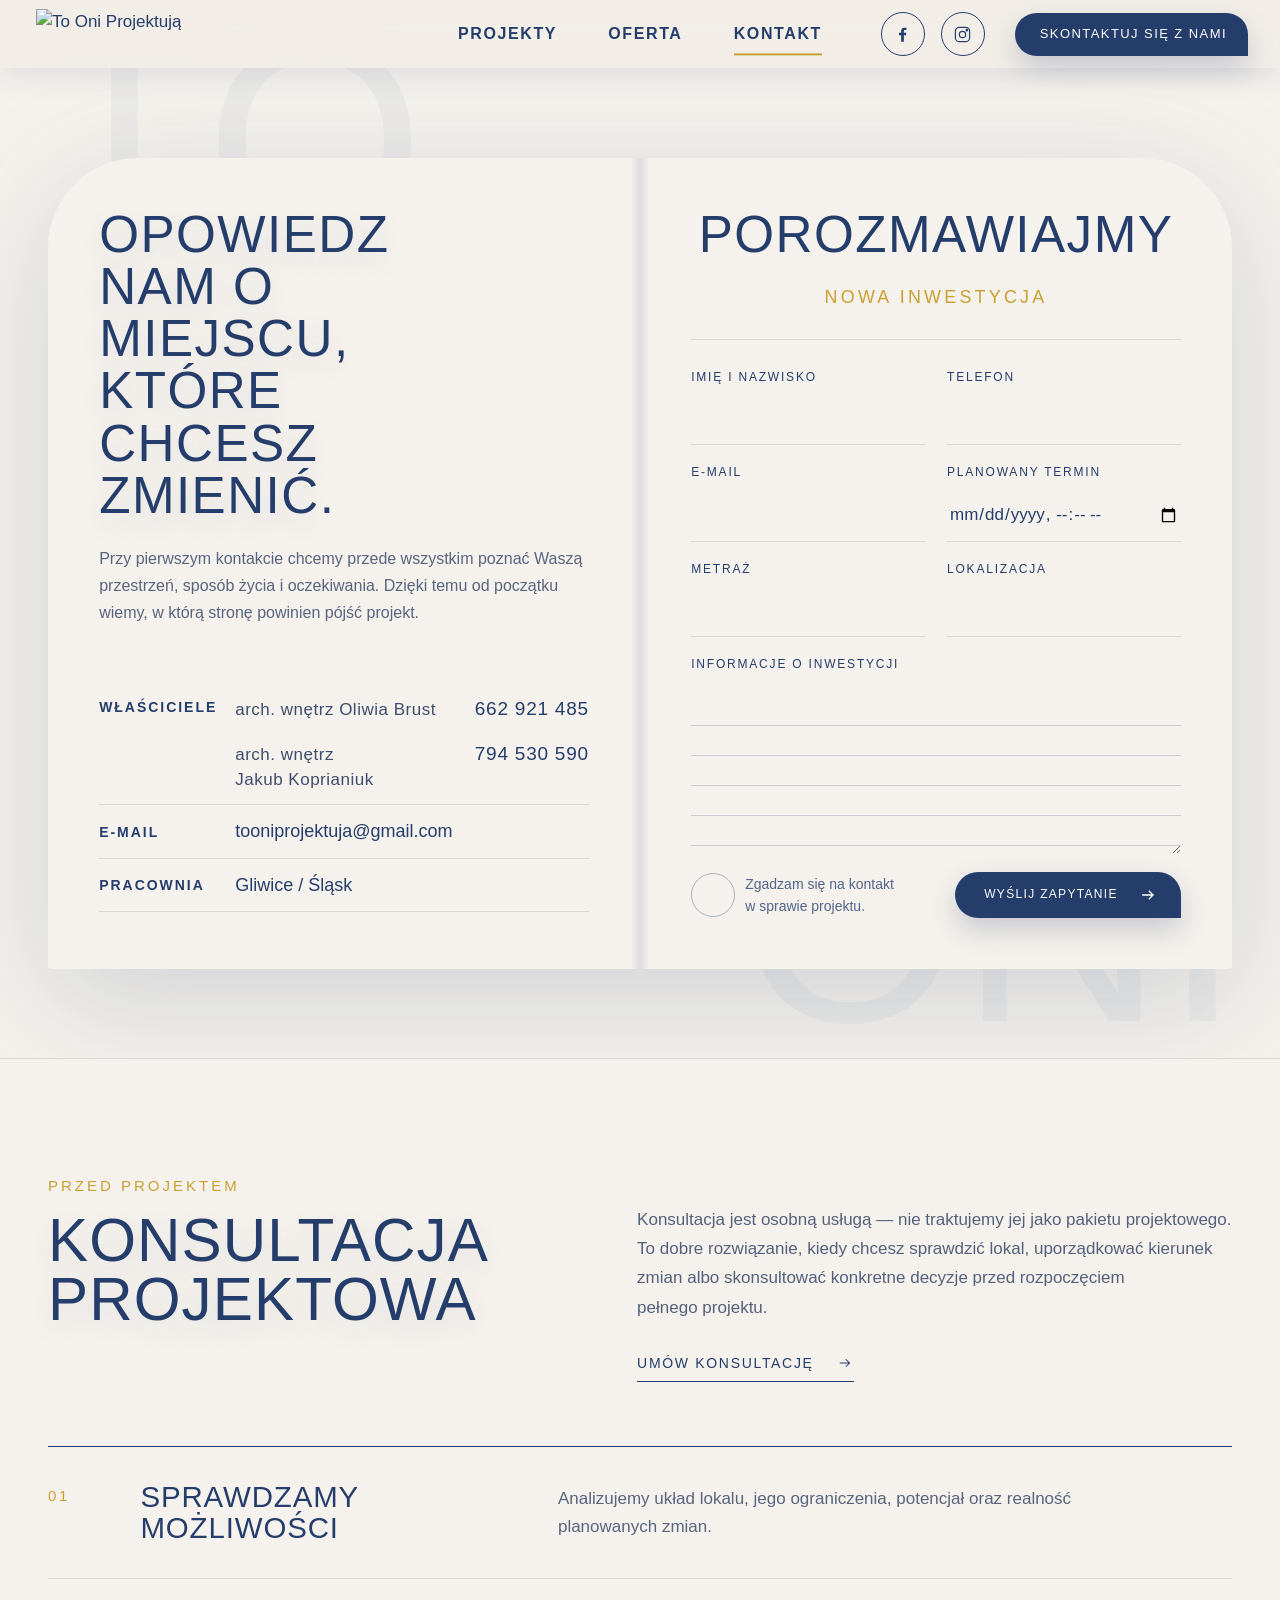
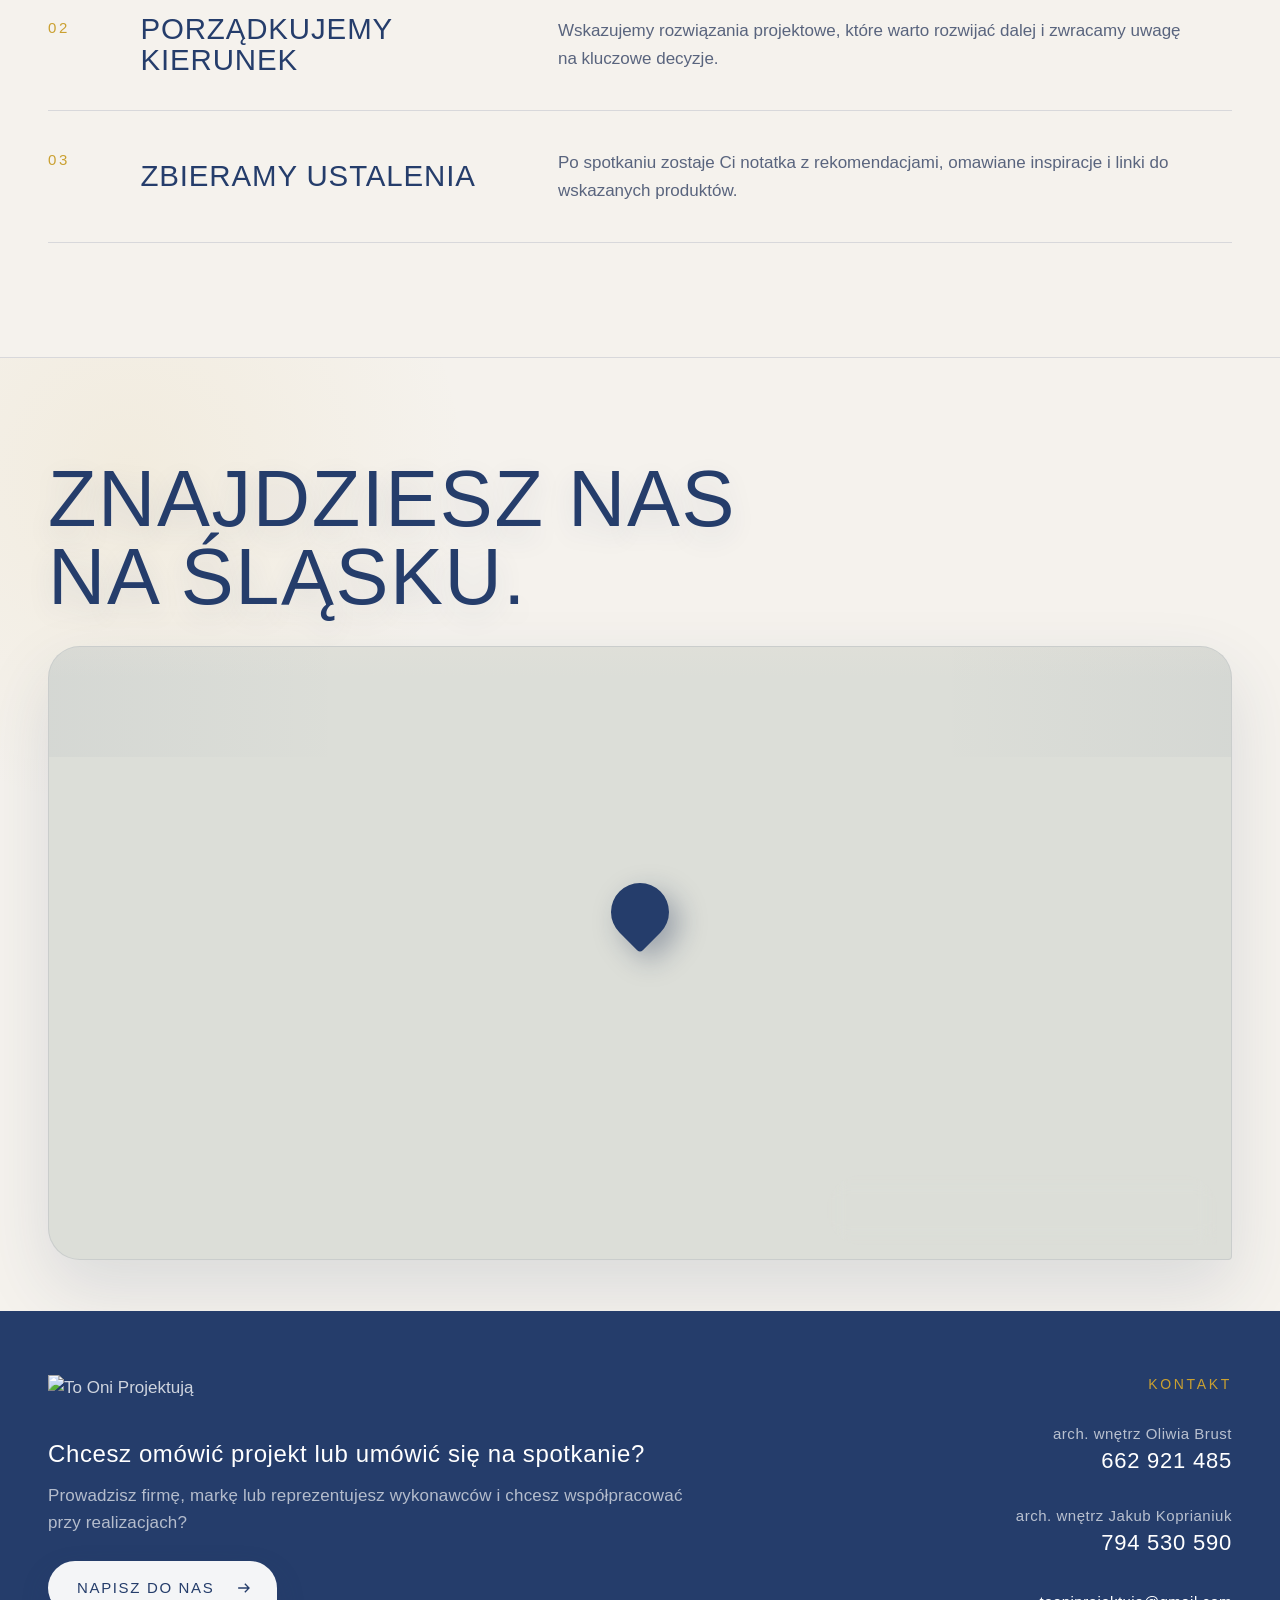
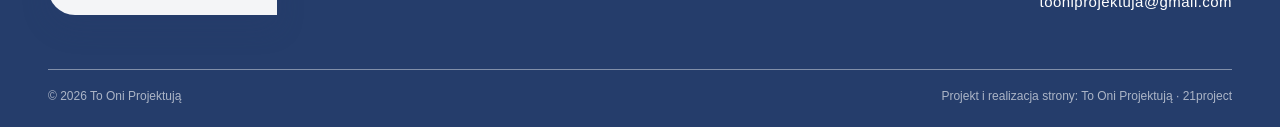
==== commit 52bbe754: "Napraw nieskonczone przewijanie karuzeli" ====
--- a/kontakt.html
+++ b/kontakt.html
@@ -337,6 +337,6 @@
   </div>
 
   <script src="dzielenie-pl.js?v=20260929a"></script>
-<script src="script.js?v=20260929a"></script>
+<script src="script.js?v=20260929b"></script>
 </body>
 </html>
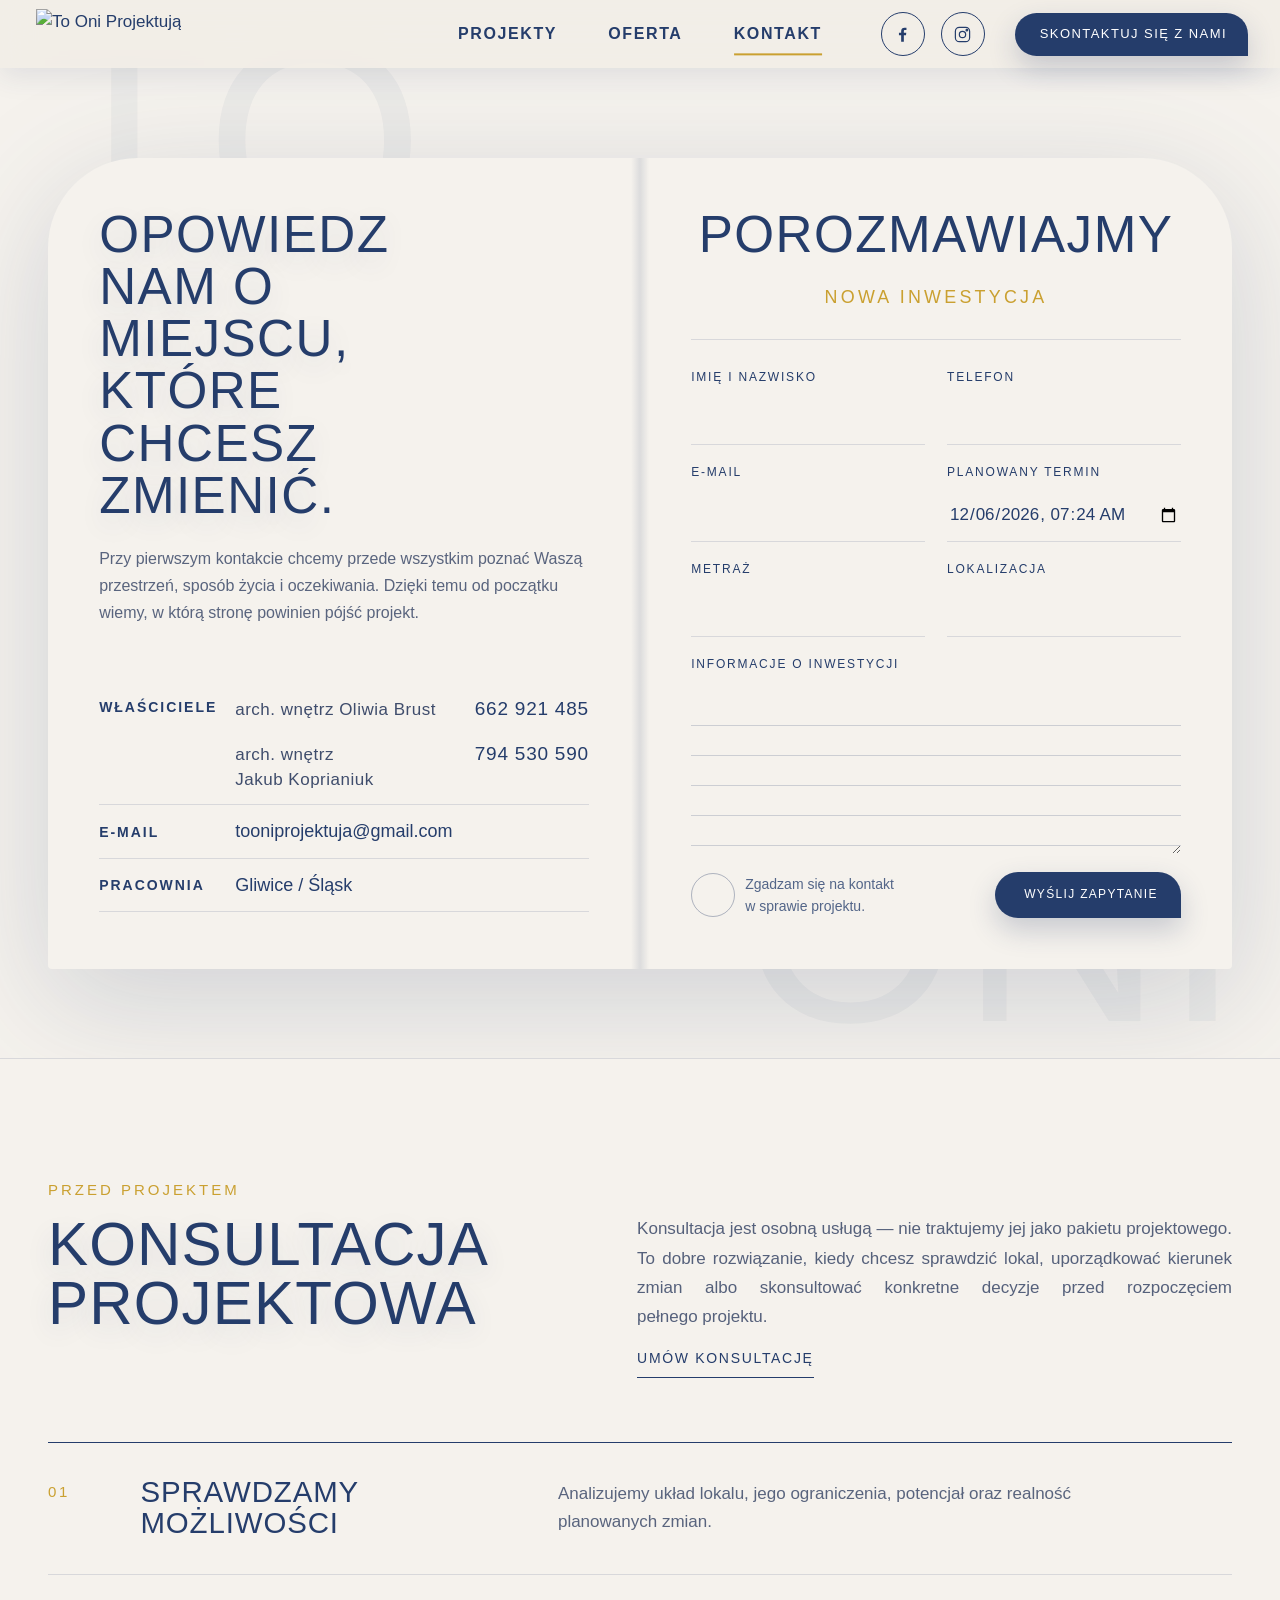
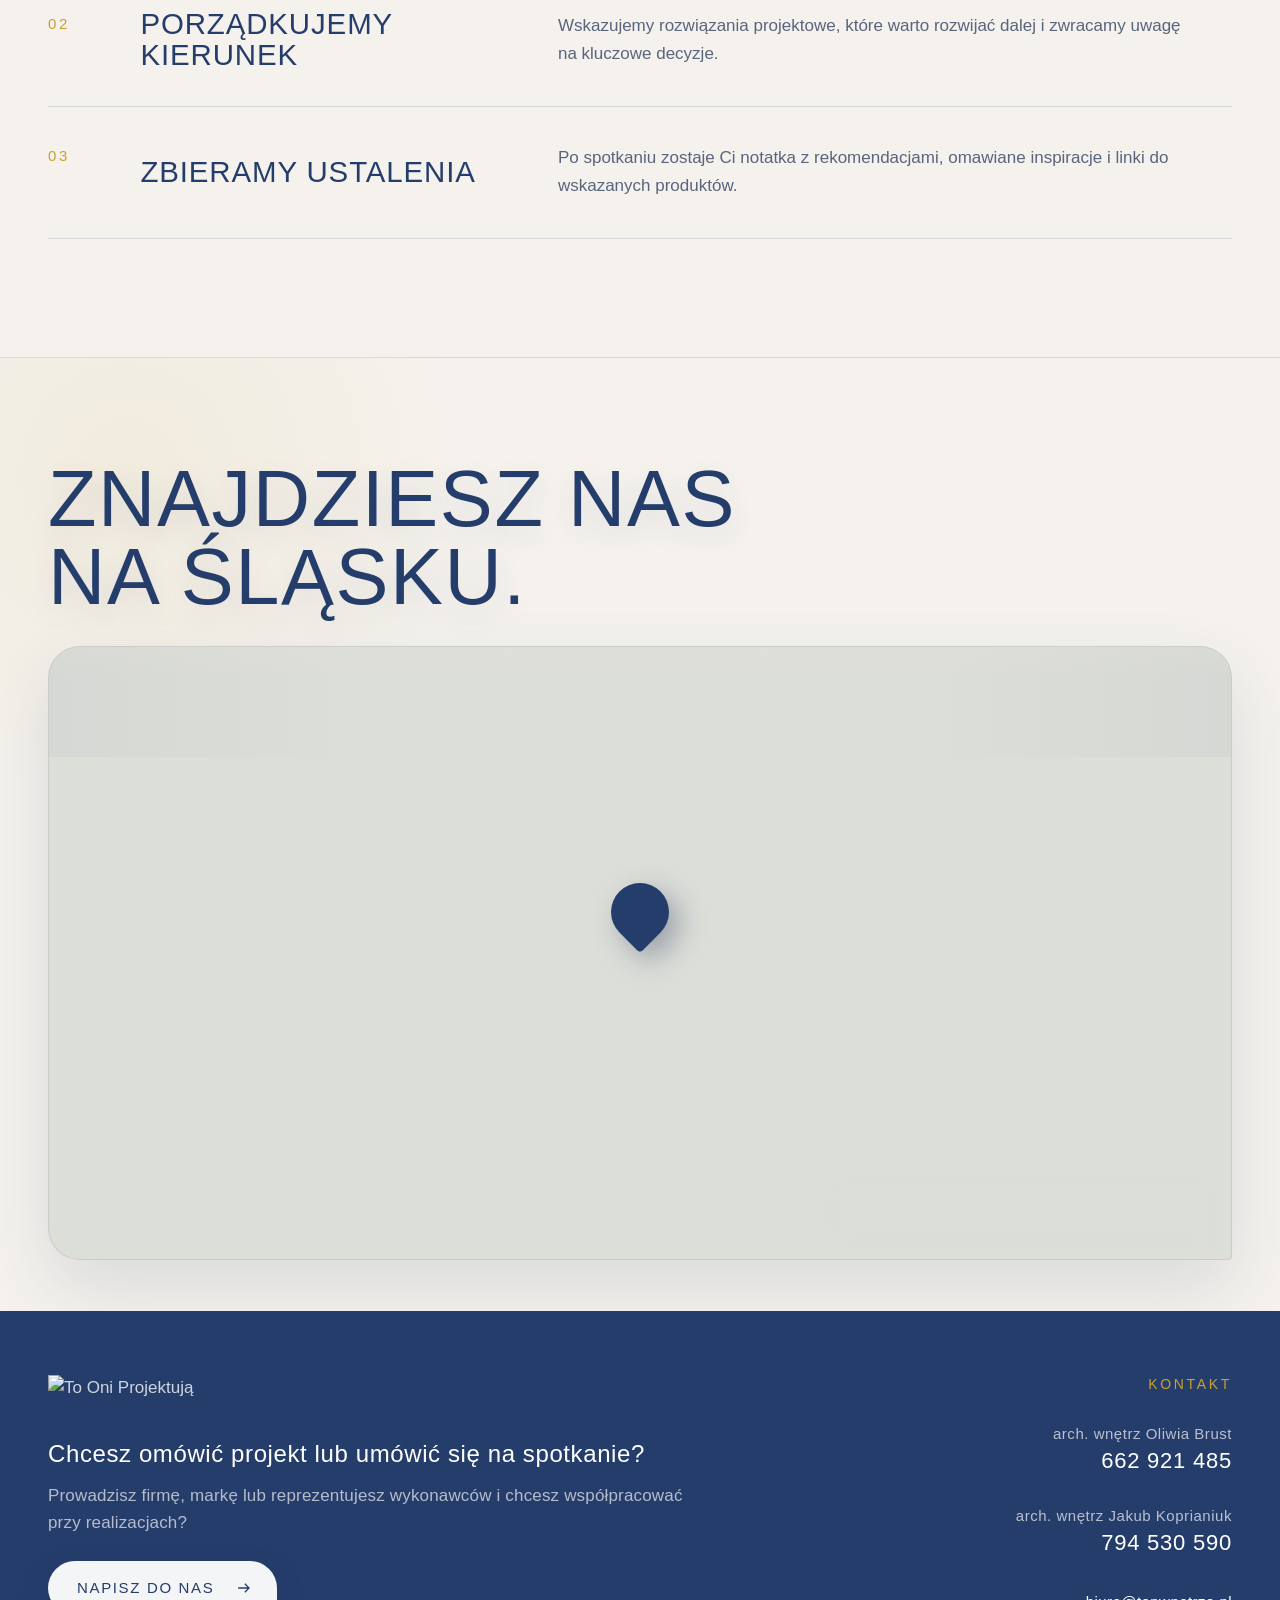
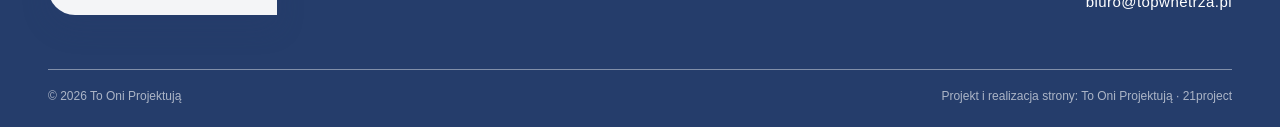
==== commit 8875f17a: "Popraw formularze, typografie i przewijanie miniatur" ====
--- a/kontakt.html
+++ b/kontakt.html
@@ -9,7 +9,7 @@
   <link rel="icon" type="image/png" href="top-logo-znak.png?v=20260929a"/>
   <link rel="preload" as="font" type="font/ttf" crossorigin href="isocpeur.ttf"/>
   <link rel="preload" as="font" type="font/ttf" crossorigin href="gill-sans-mt.ttf"/>
-  <link rel="stylesheet" href="style.css?v=20260929a"/>
+  <link rel="stylesheet" href="style.css?v=20260930a"/>
   <link rel="stylesheet" href="kontakt.css?v=20260929a"/>
 </head>
 <body class="subpage" id="top">
@@ -208,10 +208,6 @@
 </label>
 <button class="drop-button" type="submit">
          Wyślij zapytanie
-         <svg>
-<use href="#icon-arrow">
-</use>
-</svg>
 </button>
 </div>
 <p class="success" data-success="">
@@ -231,7 +227,7 @@
 </div>
 <div class="offer-consult__intro">
 <p>Konsultacja jest osobną usługą — nie traktujemy jej jako pakietu projektowego. To dobre rozwiązanie, kiedy chcesz sprawdzić lokal, uporządkować kierunek zmian albo skonsultować konkretne decyzje przed rozpoczęciem pełnego projektu.</p>
-<a class="line-link" href="#formularz">Umów konsultację <svg aria-hidden="true"><use href="#icon-arrow"></use></svg></a>
+<a class="line-link" href="#formularz">Umów konsultację</a>
 </div>
 </div>
 <div class="offer-consult__journey reveal">
@@ -302,7 +298,7 @@
           <em>arch. wnętrz Jakub Koprianiuk</em>
           <a href="tel:+48794530590">794 530 590</a>
         </div>
-        <a class="footer__mail" href="mailto:tooniprojektuja@gmail.com">tooniprojektuja@gmail.com</a>
+        <a class="footer__mail" href="mailto:biuro@topwnetrza.pl">biuro@topwnetrza.pl</a>
 
       </div>
     </div>
@@ -337,6 +333,6 @@
   </div>
 
   <script src="dzielenie-pl.js?v=20260929a"></script>
-<script src="script.js?v=20260929b"></script>
+<script src="script.js?v=20260930a"></script>
 </body>
 </html>
--- a/style.css
+++ b/style.css
@@ -8375,11 +8375,13 @@
 
 .offer-consult__intro {
   max-width: 600px;
-  padding-top: 31px;
+  padding-top: 36px;
 }
 
 .offer-consult__intro p {
-  margin: 0 0 28px;
+  margin: 0 0 14px;
+  text-align: justify;
+  text-align-last: left;
   color: rgba(23, 40, 79, .72);
   font-size: 17px;
   line-height: 1.72;
@@ -8393,6 +8395,16 @@
 .offer-consult__intro .line-link svg {
   width: 18px;
   height: 18px;
+}
+
+@media (max-width: 900px) {
+  .offer-consult__head {
+    grid-template-columns: minmax(0, 1fr);
+  }
+
+  .offer-consult__intro {
+    padding-top: 0;
+  }
 }
 
 .offer-consult__journey {
@@ -9407,3 +9419,11 @@
   border-color: rgba(37, 61, 107, .46) !important;
   background: var(--navy) !important;
 }
+
+/* Bez dzielenia wyrazów poza tekstem sekcji O nas. */
+body *:not(.about__copy .rich-copy, .about__copy .rich-copy *) {
+  hyphens: none !important;
+  -webkit-hyphens: none !important;
+  overflow-wrap: normal !important;
+  word-break: normal !important;
+}
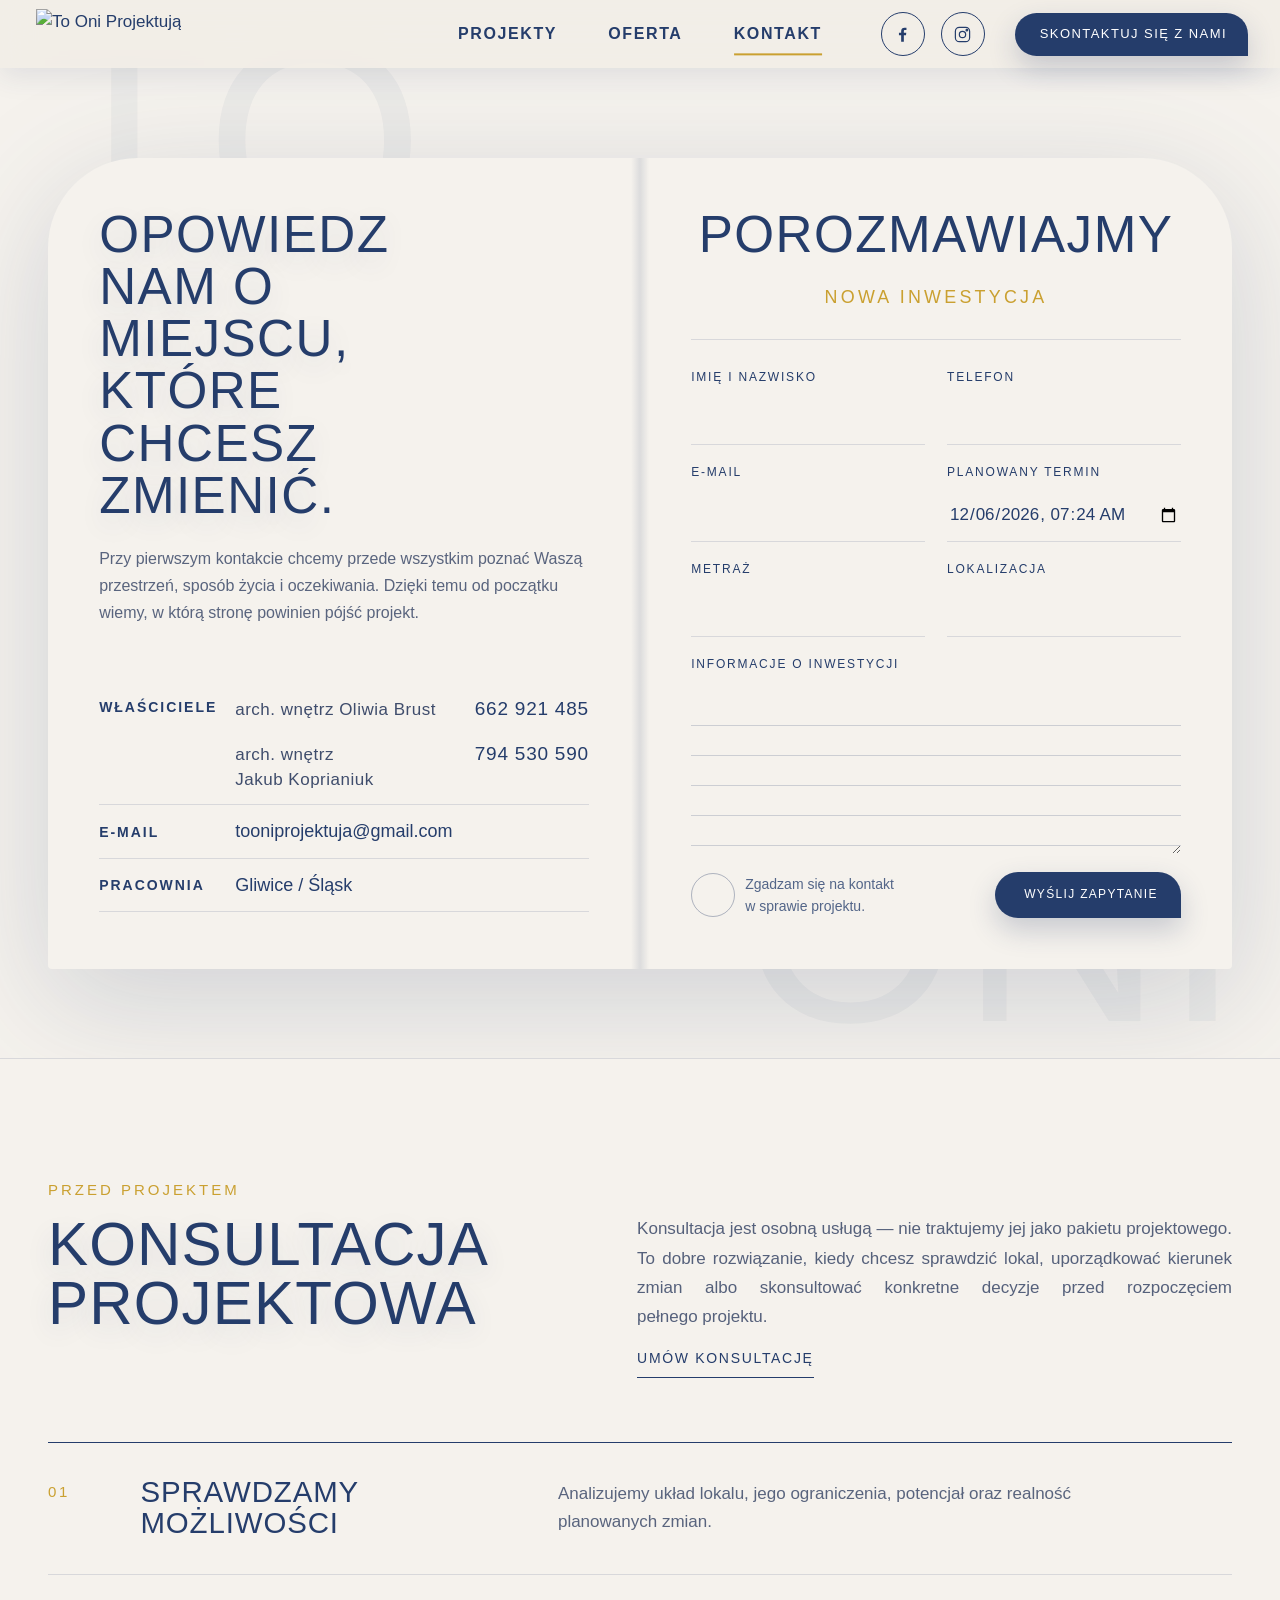
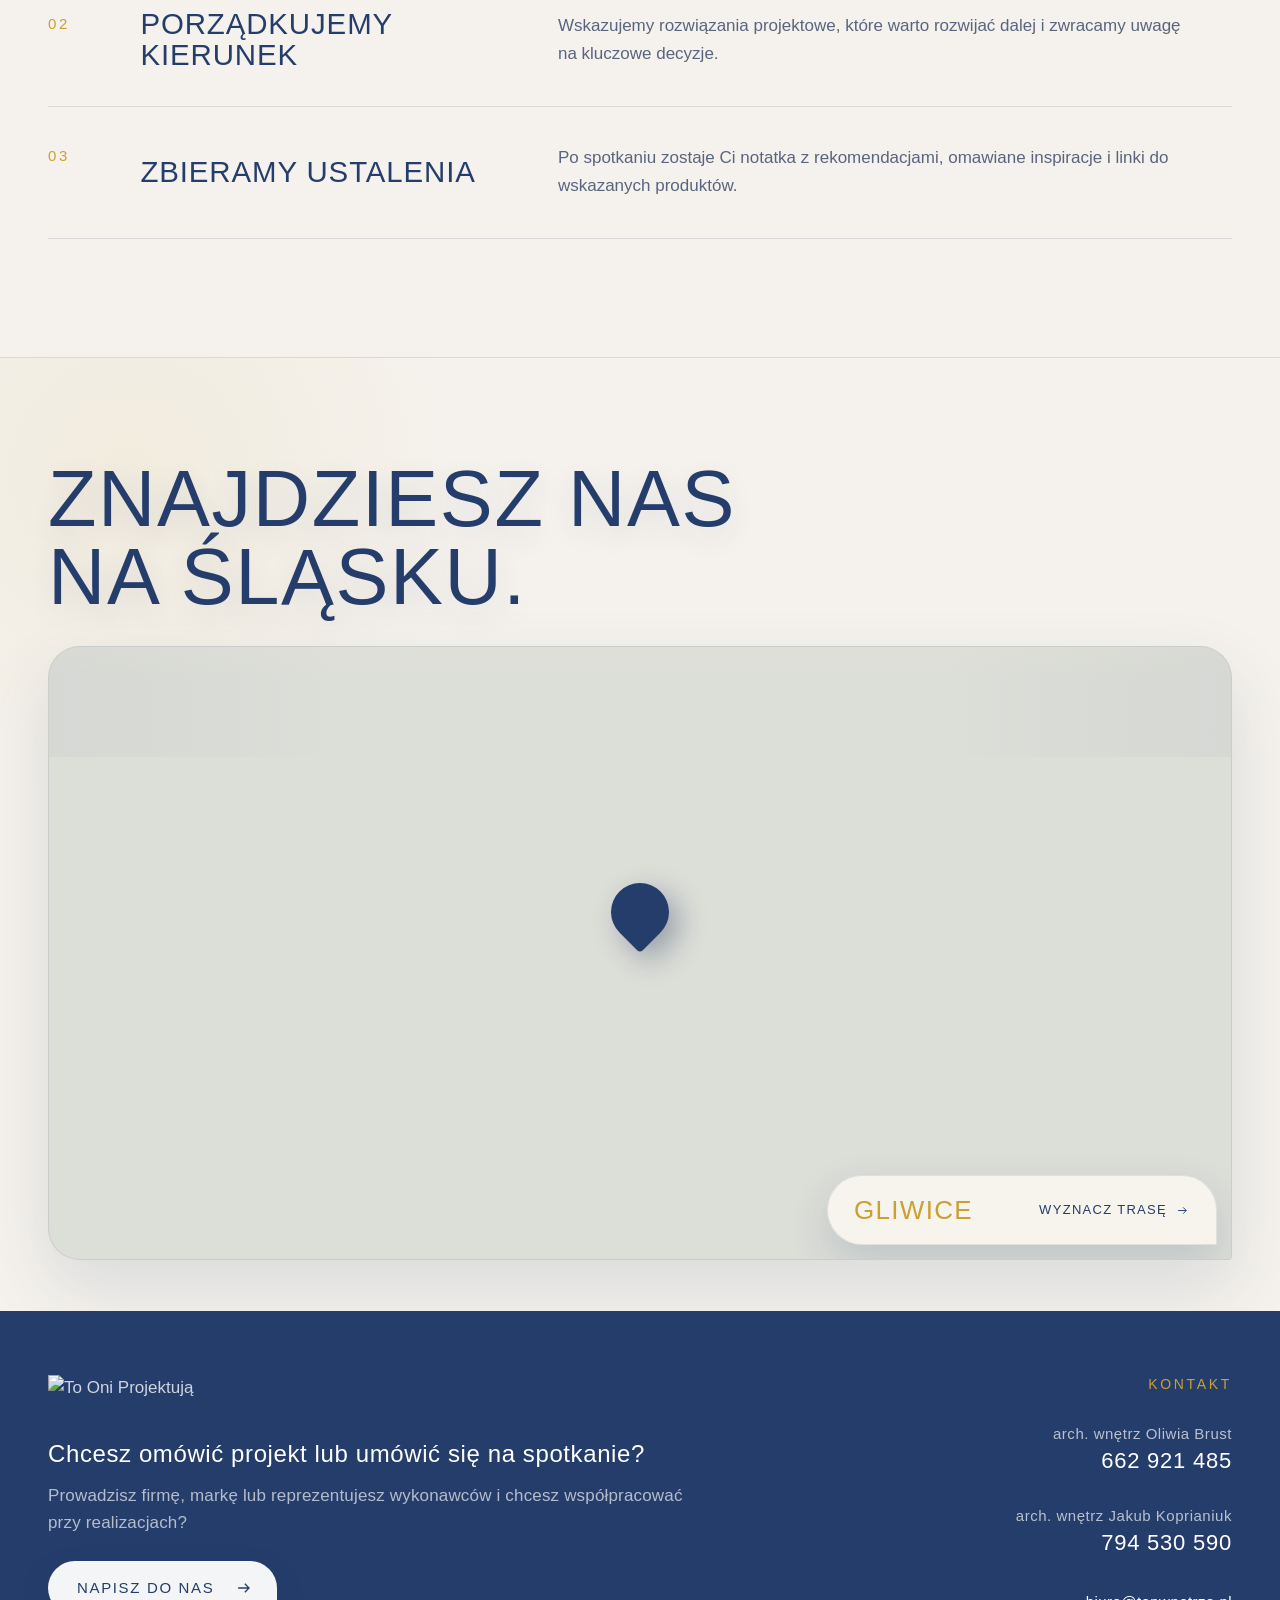
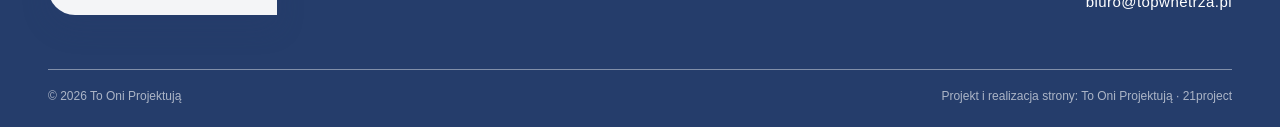
==== commit 0bd52a8f: "Przewijaj do poczatku otwartego etapu procesu" ====
--- a/kontakt.html
+++ b/kontakt.html
@@ -333,6 +333,6 @@
   </div>
 
   <script src="dzielenie-pl.js?v=20260929a"></script>
-<script src="script.js?v=20260930a"></script>
+<script src="script.js?v=20260930b"></script>
 </body>
 </html>
